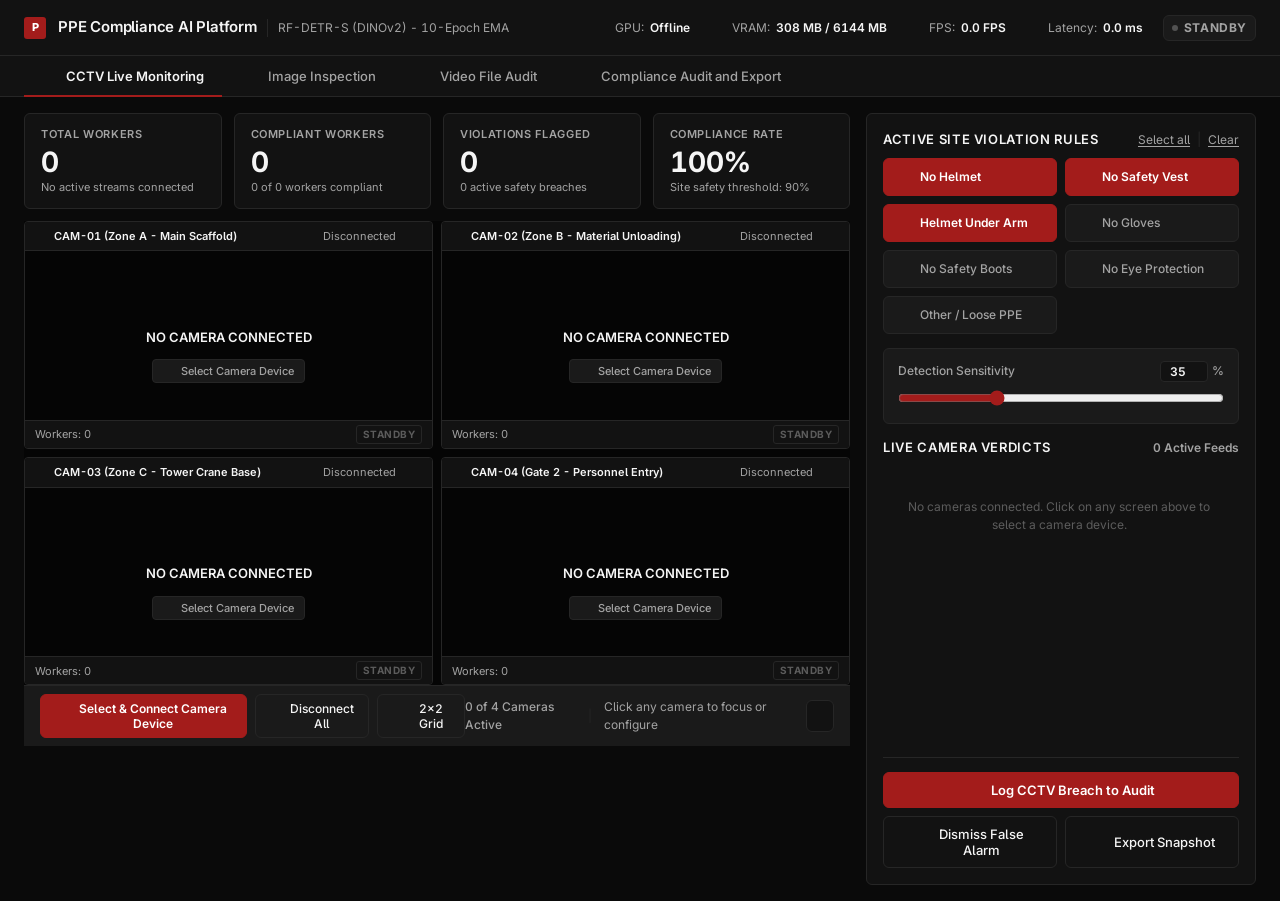
==== frontend/index.html @ 01797eb2 "feat: persistent audit image snapshots & dedicated full-page proof viewer (proof.html)" ====
<!DOCTYPE html>
<html lang="en">
<head>
    <meta charset="UTF-8">
    <meta name="viewport" content="width=device-width, initial-scale=1.0">
    <title>PPE Compliance AI Platform - Enterprise Safety Console</title>
    <link href="https://fonts.googleapis.com/css2?family=Inter:wght@400;500;600;700&display=swap" rel="stylesheet">
    <link rel="stylesheet" href="style.css">
    <!-- Lucide Line Icons (16-20px) -->
    <script src="https://unpkg.com/lucide@latest"></script>
</head>
<body>

    <!-- 1. Top Bar -->
    <header class="top-bar">
        <div class="brand-section">
            <div class="brand-logo-mark">P</div>
            <div class="brand-title-wrap">
                <span class="brand-name">PPE Compliance AI Platform</span>
                <span class="model-tag">RF-DETR-S (DINOv2) - 10-Epoch EMA</span>
            </div>
        </div>

        <div class="system-status-area">
            <div class="status-metric-group">
                <i data-lucide="cpu" style="width:16px; height:16px;"></i>
                <span>GPU:</span>
                <strong id="top-gpu-name">RTX 3050</strong>
            </div>

            <div class="status-metric-group">
                <i data-lucide="hard-drive" style="width:16px; height:16px;"></i>
                <span>VRAM:</span>
                <strong id="top-vram">308 MB / 6144 MB</strong>
            </div>

            <div class="status-metric-group">
                <i data-lucide="activity" style="width:16px; height:16px;"></i>
                <span>FPS:</span>
                <strong id="top-fps">0.0 FPS</strong>
            </div>

            <div class="status-metric-group">
                <i data-lucide="clock" style="width:16px; height:16px;"></i>
                <span>Latency:</span>
                <strong id="top-latency">0.0 ms</strong>
            </div>

            <div class="live-indicator" id="top-live-badge">
                <div class="live-dot"></div>
                <span id="top-live-text">STANDBY</span>
            </div>
        </div>
    </header>

    <!-- 2. Navigation Tabs Bar (Clean Separation) -->
    <nav class="tabs-nav-bar">
        <button class="nav-tab-btn active" data-tab="cctv">
            <i data-lucide="layout-grid" style="width:16px; height:16px;"></i>
            CCTV Live Monitoring
        </button>
        <button class="nav-tab-btn" data-tab="image">
            <i data-lucide="image" style="width:16px; height:16px;"></i>
            Image Inspection
        </button>
        <button class="nav-tab-btn" data-tab="video">
            <i data-lucide="film" style="width:16px; height:16px;"></i>
            Video File Audit
        </button>
        <button class="nav-tab-btn" data-tab="audit">
            <i data-lucide="clipboard-list" style="width:16px; height:16px;"></i>
            Compliance Audit and Export
        </button>
    </nav>

    <!-- Main Dashboard Container -->
    <main class="dashboard-container">

        <!-- Slim Crimson Alert Banner (Hidden when 0 violations) -->
        <div id="violation-alert-banner" class="alert-banner hidden">
            <div class="alert-content">
                <i data-lucide="alert-triangle" style="width:18px; height:18px;"></i>
                <span id="alert-banner-text">1 violation detected</span>
            </div>
            <button class="alert-action-btn" onclick="scrollToVerdicts()">Review</button>
        </div>

        <!-- ============================================================= -->
        <!-- TAB 1: CCTV LIVE MONITORING (4-Screen Quad Console)           -->
        <!-- ============================================================= -->
        <div id="cctv-view" class="workspace-grid tab-content-view">
            <!-- Left Side: KPI Row Directly Above 4 CCTV Screens -->
            <div class="workspace-main-column">
                <section class="kpi-row">
                    <div class="kpi-card" id="kpi-total-card">
                        <span class="kpi-label">Total Workers</span>
                        <span class="kpi-numeral" id="kpi-total-val">0</span>
                        <span class="kpi-subline" id="kpi-total-sub">No active streams connected</span>
                    </div>

                    <div class="kpi-card" id="kpi-compliant-card">
                        <span class="kpi-label">Compliant Workers</span>
                        <span class="kpi-numeral" id="kpi-compliant-val">0</span>
                        <span class="kpi-subline" id="kpi-compliant-sub">0 of 0 workers compliant</span>
                    </div>

                    <div class="kpi-card" id="kpi-violations-card">
                        <span class="kpi-label">Violations Flagged</span>
                        <span class="kpi-numeral" id="kpi-violations-val">0</span>
                        <span class="kpi-subline" id="kpi-violations-sub">0 active safety breaches</span>
                    </div>

                    <div class="kpi-card" id="kpi-rate-card">
                        <span class="kpi-label">Compliance Rate</span>
                        <span class="kpi-numeral" id="kpi-rate-val">100%</span>
                        <span class="kpi-subline" id="kpi-rate-sub">Site safety threshold: 90%</span>
                    </div>
                </section>

                <section class="viewer-panel">
                    <!-- 4 Screens Grid Container (Starts Clean with No Dummy Images) -->
                    <div class="cctv-quad-container" id="cctv-quad-grid">
                    
                    <!-- Tile 1: CAM-01 -->
                    <div class="cctv-tile" id="cam-tile-1" ondblclick="toggleQuadFocus(1)" title="Double-click to expand focus screen | Click gear to configure">
                        <div class="cctv-tile-header">
                            <span class="cctv-tile-title" id="title-cam-1">
                                <i data-lucide="video" style="width:13px; height:13px;"></i>
                                CAM-01 (Zone A - Main Scaffold)
                            </span>
                            <div style="display:flex; align-items:center; gap:6px;">
                                <span class="cctv-tile-meta" id="meta-cam-1">Disconnected</span>
                                <button class="cctv-tile-config-btn" title="Configure Room & Rules" onclick="event.stopPropagation(); openCameraDeviceModal(1)">
                                    <i data-lucide="settings" style="width:12px; height:12px;"></i>
                                </button>
                            </div>
                        </div>
                        <div class="cctv-tile-viewport">
                            <div class="cctv-empty-placeholder" id="placeholder-cam-1">
                                <i data-lucide="camera-off" style="width:32px; height:32px;"></i>
                                <span style="font-weight:600; color:var(--text-primary);">NO CAMERA CONNECTED</span>
                                <button class="cctv-empty-btn" onclick="event.stopPropagation(); openCameraDeviceModal(1)">
                                    <i data-lucide="settings" style="width:12px; height:12px;"></i>
                                    Select Camera Device
                                </button>
                            </div>
                            <video id="video-cam-1" autoplay playsinline muted class="hidden"></video>
                            <canvas class="cctv-tile-canvas" id="canvas-cam-1"></canvas>
                        </div>
                        <div class="cctv-tile-footer">
                            <span id="footer-cam-1-workers" style="color:var(--text-secondary);">Workers: 0</span>
                            <span id="footer-cam-1-status" class="status-tag-chip standby">STANDBY</span>
                        </div>
                    </div>

                    <!-- Tile 2: CAM-02 -->
                    <div class="cctv-tile" id="cam-tile-2" ondblclick="toggleQuadFocus(2)" title="Double-click to expand focus screen | Click gear to configure">
                        <div class="cctv-tile-header">
                            <span class="cctv-tile-title" id="title-cam-2">
                                <i data-lucide="video" style="width:13px; height:13px;"></i>
                                CAM-02 (Zone B - Material Unloading)
                            </span>
                            <div style="display:flex; align-items:center; gap:6px;">
                                <span class="cctv-tile-meta" id="meta-cam-2">Disconnected</span>
                                <button class="cctv-tile-config-btn" title="Configure Room & Rules" onclick="event.stopPropagation(); openCameraDeviceModal(2)">
                                    <i data-lucide="settings" style="width:12px; height:12px;"></i>
                                </button>
                            </div>
                        </div>
                        <div class="cctv-tile-viewport">
                            <div class="cctv-empty-placeholder" id="placeholder-cam-2">
                                <i data-lucide="camera-off" style="width:32px; height:32px;"></i>
                                <span style="font-weight:600; color:var(--text-primary);">NO CAMERA CONNECTED</span>
                                <button class="cctv-empty-btn" onclick="event.stopPropagation(); openCameraDeviceModal(2)">
                                    <i data-lucide="settings" style="width:12px; height:12px;"></i>
                                    Select Camera Device
                                </button>
                            </div>
                            <video id="video-cam-2" autoplay playsinline muted class="hidden"></video>
                            <canvas class="cctv-tile-canvas" id="canvas-cam-2"></canvas>
                        </div>
                        <div class="cctv-tile-footer">
                            <span id="footer-cam-2-workers" style="color:var(--text-secondary);">Workers: 0</span>
                            <span id="footer-cam-2-status" class="status-tag-chip standby">STANDBY</span>
                        </div>
                    </div>

                    <!-- Tile 3: CAM-03 -->
                    <div class="cctv-tile" id="cam-tile-3" ondblclick="toggleQuadFocus(3)" title="Double-click to expand focus screen | Click gear to configure">
                        <div class="cctv-tile-header">
                            <span class="cctv-tile-title" id="title-cam-3">
                                <i data-lucide="video" style="width:13px; height:13px;"></i>
                                CAM-03 (Zone C - Tower Crane Base)
                            </span>
                            <div style="display:flex; align-items:center; gap:6px;">
                                <span class="cctv-tile-meta" id="meta-cam-3">Disconnected</span>
                                <button class="cctv-tile-config-btn" title="Configure Room & Rules" onclick="event.stopPropagation(); openCameraDeviceModal(3)">
                                    <i data-lucide="settings" style="width:12px; height:12px;"></i>
                                </button>
                            </div>
                        </div>
                        <div class="cctv-tile-viewport">
                            <div class="cctv-empty-placeholder" id="placeholder-cam-3">
                                <i data-lucide="camera-off" style="width:32px; height:32px;"></i>
                                <span style="font-weight:600; color:var(--text-primary);">NO CAMERA CONNECTED</span>
                                <button class="cctv-empty-btn" onclick="event.stopPropagation(); openCameraDeviceModal(3)">
                                    <i data-lucide="settings" style="width:12px; height:12px;"></i>
                                    Select Camera Device
                                </button>
                            </div>
                            <video id="video-cam-3" autoplay playsinline muted class="hidden"></video>
                            <canvas class="cctv-tile-canvas" id="canvas-cam-3"></canvas>
                        </div>
                        <div class="cctv-tile-footer">
                            <span id="footer-cam-3-workers" style="color:var(--text-secondary);">Workers: 0</span>
                            <span id="footer-cam-3-status" class="status-tag-chip standby">STANDBY</span>
                        </div>
                    </div>

                    <!-- Tile 4: CAM-04 -->
                    <div class="cctv-tile" id="cam-tile-4" ondblclick="toggleQuadFocus(4)" title="Double-click to expand focus screen | Click gear to configure">
                        <div class="cctv-tile-header">
                            <span class="cctv-tile-title" id="title-cam-4">
                                <i data-lucide="video" style="width:13px; height:13px;"></i>
                                CAM-04 (Gate 2 - Personnel Entry)
                            </span>
                            <div style="display:flex; align-items:center; gap:6px;">
                                <span class="cctv-tile-meta" id="meta-cam-4">Disconnected</span>
                                <button class="cctv-tile-config-btn" title="Configure Room & Rules" onclick="event.stopPropagation(); openCameraDeviceModal(4)">
                                    <i data-lucide="settings" style="width:12px; height:12px;"></i>
                                </button>
                            </div>
                        </div>
                        <div class="cctv-tile-viewport">
                            <div class="cctv-empty-placeholder" id="placeholder-cam-4">
                                <i data-lucide="camera-off" style="width:32px; height:32px;"></i>
                                <span style="font-weight:600; color:var(--text-primary);">NO CAMERA CONNECTED</span>
                                <button class="cctv-empty-btn" onclick="event.stopPropagation(); openCameraDeviceModal(4)">
                                    <i data-lucide="settings" style="width:12px; height:12px;"></i>
                                    Select Camera Device
                                </button>
                            </div>
                            <video id="video-cam-4" autoplay playsinline muted class="hidden"></video>
                            <canvas class="cctv-tile-canvas" id="canvas-cam-4"></canvas>
                        </div>
                        <div class="cctv-tile-footer">
                            <span id="footer-cam-4-workers" style="color:var(--text-secondary);">Workers: 0</span>
                            <span id="footer-cam-4-status" class="status-tag-chip standby">STANDBY</span>
                        </div>
                    </div>

                </div>

                <!-- CCTV Control Bar -->
                <div class="cctv-bar">
                    <div style="display:flex; align-items:center; gap:8px;">
                        <button class="btn-primary" style="padding:6px 12px; font-size:12px;" onclick="openCameraDeviceModal(1)">
                            <i data-lucide="video" style="width:14px; height:14px;"></i>
                            Select & Connect Camera Device
                        </button>
                        <button class="btn-outlined" style="padding:6px 12px; font-size:12px;" onclick="disconnectAllCameras()">
                            <i data-lucide="power" style="width:14px; height:14px;"></i>
                            Disconnect All
                        </button>
                        <button class="btn-outlined" id="cctv-grid-mode-btn" style="padding:6px 12px; font-size:12px;" onclick="toggleQuadFocus(null)">
                            <i data-lucide="grid" style="width:14px; height:14px;"></i>
                            2x2 Grid
                        </button>
                    </div>

                    <div style="display:flex; align-items:center; gap:12px; font-size:12px; color:var(--text-secondary);">
                        <span id="cctv-active-cams-count" style="font-weight:500;">0 of 4 Cameras Active</span>
                        <span style="color:var(--border-color);">|</span>
                        <span>Click any camera to focus or configure</span>
                        <button class="icon-btn" title="Toggle Fullscreen" onclick="toggleQuadFullscreen()">
                            <i data-lucide="maximize" style="width:16px; height:16px;"></i>
                        </button>
                    </div>
                </div>
            </section>
        </div>

        <!-- Right Side: CCTV Alerts & Active Camera Verdicts (Full Top-to-Bottom Chat Sidebar) -->
        <aside class="controls-panel">
                <div class="control-section">
                    <div class="section-header">
                        <span class="section-title">Active Site Violation Rules</span>
                        <div>
                            <span class="header-action-link" onclick="setViolationRules(true)">Select all</span>
                            <span style="color:var(--border-color); margin: 0 4px;">|</span>
                            <span class="header-action-link" onclick="setViolationRules(false)">Clear</span>
                        </div>
                    </div>
                    <div class="violation-types-grid">
                        <button class="violation-toggle-btn selected" data-rule="helmet" onclick="toggleRule(this)">
                            <i data-lucide="hard-hat" style="width:16px; height:16px;"></i>
                            No Helmet
                        </button>
                        <button class="violation-toggle-btn selected" data-rule="vest" onclick="toggleRule(this)">
                            <i data-lucide="shield-check" style="width:16px; height:16px;"></i>
                            No Safety Vest
                        </button>
                        <button class="violation-toggle-btn selected" data-rule="helmet_arm" onclick="toggleRule(this)">
                            <i data-lucide="shield-alert" style="width:16px; height:16px;"></i>
                            Helmet Under Arm
                        </button>
                        <button class="violation-toggle-btn" data-rule="gloves" onclick="toggleRule(this)">
                            <i data-lucide="hand" style="width:16px; height:16px;"></i>
                            No Gloves
                        </button>
                        <button class="violation-toggle-btn" data-rule="boots" onclick="toggleRule(this)">
                            <i data-lucide="footprints" style="width:16px; height:16px;"></i>
                            No Safety Boots
                        </button>
                        <button class="violation-toggle-btn" data-rule="goggles" onclick="toggleRule(this)">
                            <i data-lucide="glasses" style="width:16px; height:16px;"></i>
                            No Eye Protection
                        </button>
                        <button class="violation-toggle-btn" data-rule="other" onclick="toggleRule(this)">
                            <i data-lucide="alert-circle" style="width:16px; height:16px;"></i>
                            Other / Loose PPE
                        </button>
                    </div>
                </div>

                <div class="control-section">
                    <div class="confidence-control-box">
                        <div class="confidence-header">
                            <span>Detection Sensitivity</span>
                            <div class="confidence-input-wrap">
                                <input type="number" id="cctv-conf-num" class="confidence-num-input" min="10" max="95" value="35">
                                <span style="font-size:12px; color:var(--text-secondary);">%</span>
                            </div>
                        </div>
                        <input type="range" id="cctv-conf-slider" class="confidence-slider" min="0.10" max="0.95" step="0.05" value="0.35">
                    </div>
                </div>

                <div class="control-section" style="flex:1; display:flex; flex-direction:column; min-height: 220px;">
                    <div class="section-header">
                        <span class="section-title">Live Camera Verdicts</span>
                        <span id="cctv-verdicts-badge" style="font-size:12px; color:var(--text-secondary); font-weight:600;">0 Active Feeds</span>
                    </div>
                    <div class="verdicts-list" id="cctv-verdicts-container">
                        <div style="padding:32px 12px; text-align:center; color:var(--text-disabled); font-size:12px;">
                            No cameras connected. Click on any screen above to select a camera device.
                        </div>
                    </div>
                </div>

                <div class="panel-action-buttons">
                    <button class="btn-primary" onclick="addToAuditReport('CCTV')">
                        <i data-lucide="file-plus" style="width:16px; height:16px;"></i>
                        Log CCTV Breach to Audit
                    </button>
                    <div class="action-row-split">
                        <button class="btn-outlined" onclick="dismissFalsePositive()">
                            <i data-lucide="x-circle" style="width:16px; height:16px;"></i>
                            Dismiss False Alarm
                        </button>
                        <button class="btn-outlined" onclick="exportQuickSummary()">
                            <i data-lucide="download" style="width:16px; height:16px;"></i>
                            Export Snapshot
                        </button>
                    </div>
                </div>
            </aside>
        </div>

        <!-- ============================================================= -->
        <!-- TAB 2: IMAGE INSPECTION (Dedicated Photo Analysis Console)    -->
        <!-- ============================================================= -->
        <div id="image-view" class="workspace-grid tab-content-view hidden">
            <!-- Left Side: KPI Row Directly Above Image Inspection Stage -->
            <div class="workspace-main-column">
                <section class="kpi-row">
                    <div class="kpi-card" id="img-kpi-total-card">
                        <span class="kpi-label">Total Workers</span>
                        <span class="kpi-numeral" id="img-kpi-total-val">0</span>
                        <span class="kpi-subline" id="img-kpi-total-sub">No image loaded</span>
                    </div>

                    <div class="kpi-card" id="img-kpi-compliant-card">
                        <span class="kpi-label">Compliant Workers</span>
                        <span class="kpi-numeral" id="img-kpi-compliant-val">0</span>
                        <span class="kpi-subline" id="img-kpi-compliant-sub">0 of 0 workers compliant</span>
                    </div>

                    <div class="kpi-card" id="img-kpi-violations-card">
                        <span class="kpi-label">Violations Flagged</span>
                        <span class="kpi-numeral" id="img-kpi-violations-val">0</span>
                        <span class="kpi-subline" id="img-kpi-violations-sub">0 safety breaches flagged</span>
                    </div>

                    <div class="kpi-card" id="img-kpi-rate-card">
                        <span class="kpi-label">Compliance Rate</span>
                        <span class="kpi-numeral" id="img-kpi-rate-val">100%</span>
                        <span class="kpi-subline" id="img-kpi-rate-sub">Site safety threshold: 90%</span>
                    </div>
                </section>

                <!-- Dedicated Image Viewer & Upload -->
                <section class="image-inspection-panel">
                    <!-- 16:9 Image Viewport Stage (Clean Empty State Until Upload) -->
                    <div class="image-viewport-stage" id="image-stage-box">
                        <div class="viewer-progress-bar" id="image-progress-bar"></div>

                        <!-- Dropzone Empty State -->
                        <div class="image-dropzone-box" id="image-dropzone" onclick="document.getElementById('hidden-image-upload').click()">
                            <i data-lucide="image-plus" style="width:40px; height:40px; color:var(--text-disabled); margin-bottom:10px;"></i>
                            <p style="font-size:14px; font-weight:600; color:var(--text-primary);">Drag & Drop Industrial Photo Here</p>
                            <p style="font-size:12px; color:var(--text-secondary); margin-top:4px;">or click to browse from local computer</p>
                        </div>

                        <!-- Rendered Image & Overlay Canvas -->
                        <img id="image-display-element" class="hidden" alt="Inspected Photo">
                        <canvas id="image-overlay-canvas" class="overlay-canvas"></canvas>
                    </div>

                    <!-- Bottom Image Controls Bar: Overlays, Zoom, Rotate, and Status -->
                    <div class="cctv-bar image-bottom-bar">
                        <div style="display:flex; align-items:center; gap:16px; font-size:12px; color:var(--text-secondary);">
                            <span id="image-meta-text" onclick="document.getElementById('hidden-image-upload').click()" style="cursor:pointer;" title="Click to browse or change photo">No photo loaded. Click anywhere in viewport to upload.</span>
                            <span style="color:var(--border-color);">|</span>
                            <div class="legend-chips-row" style="font-size:11px;">
                                <span><strong style="color:#FFFFFF;">White:</strong> Compliant</span>
                                <span style="margin-left:8px;"><strong style="color:var(--accent);">Crimson:</strong> Violation</span>
                                <span style="margin-left:8px;"><strong style="color:#737373;">Dashed:</strong> Anatomical Zone</span>
                            </div>
                        </div>

                        <div class="image-toolbar-right">
                            <div class="overlay-toggles">
                                <span style="font-size:12px; font-weight:500;">Overlays:</span>
                                <button class="toggle-chip active" id="img-toggle-boxes" onclick="toggleImageOverlay('boxes')">Boxes</button>
                                <button class="toggle-chip active" id="img-toggle-labels" onclick="toggleImageOverlay('labels')">Labels</button>
                                <button class="toggle-chip active" id="img-toggle-zones" onclick="toggleImageOverlay('zones')">PPE Zones</button>
                            </div>
                            <div style="display:flex; align-items:center; gap:6px; margin-left:6px;">
                                <button class="icon-btn" title="Zoom In" onclick="adjustImageZoom(0.1)">
                                    <i data-lucide="zoom-in" style="width:16px; height:16px;"></i>
                                </button>
                                <button class="icon-btn" title="Zoom Out" onclick="adjustImageZoom(-0.1)">
                                    <i data-lucide="zoom-out" style="width:16px; height:16px;"></i>
                                </button>
                                <button class="icon-btn" title="Rotate 90° Clockwise" onclick="rotateImage(90)">
                                    <i data-lucide="rotate-cw" style="width:16px; height:16px;"></i>
                                </button>
                            </div>
                        </div>
                    </div>
                </section>
            </div>

        <!-- Right Side: Inspection Rules & Verdicts (Full Top-to-Bottom Chat Sidebar) -->
        <aside class="controls-panel">
                <div class="control-section">
                    <div class="section-header">
                        <span class="section-title">Required PPE Rules</span>
                        <div>
                            <span class="header-action-link" onclick="setImageRules(true)">Select all</span>
                            <span style="color:var(--border-color); margin: 0 4px;">|</span>
                            <span class="header-action-link" onclick="setImageRules(false)">Clear</span>
                        </div>
                    </div>
                    <div class="violation-types-grid">
                        <button class="violation-toggle-btn selected" data-imrule="helmet" onclick="toggleImageRule(this)">
                            <i data-lucide="hard-hat" style="width:16px; height:16px;"></i>
                            No Helmet
                        </button>
                        <button class="violation-toggle-btn selected" data-imrule="vest" onclick="toggleImageRule(this)">
                            <i data-lucide="shield-check" style="width:16px; height:16px;"></i>
                            No Safety Vest
                        </button>
                        <button class="violation-toggle-btn selected" data-imrule="helmet_arm" onclick="toggleImageRule(this)">
                            <i data-lucide="shield-alert" style="width:16px; height:16px;"></i>
                            Helmet Under Arm
                        </button>
                        <button class="violation-toggle-btn" data-imrule="gloves" onclick="toggleImageRule(this)">
                            <i data-lucide="hand" style="width:16px; height:16px;"></i>
                            No Gloves
                        </button>
                        <button class="violation-toggle-btn" data-imrule="boots" onclick="toggleImageRule(this)">
                            <i data-lucide="footprints" style="width:16px; height:16px;"></i>
                            No Safety Boots
                        </button>
                        <button class="violation-toggle-btn" data-imrule="goggles" onclick="toggleImageRule(this)">
                            <i data-lucide="glasses" style="width:16px; height:16px;"></i>
                            No Eye Protection
                        </button>
                        <button class="violation-toggle-btn" data-imrule="other" onclick="toggleImageRule(this)">
                            <i data-lucide="alert-circle" style="width:16px; height:16px;"></i>
                            Other / Loose PPE
                        </button>
                    </div>
                </div>

                <div class="control-section">
                    <div class="confidence-control-box">
                        <div class="confidence-header">
                            <span>Confidence Threshold</span>
                            <div class="confidence-input-wrap">
                                <input type="number" id="image-conf-num" class="confidence-num-input" min="10" max="95" value="35">
                                <span style="font-size:12px; color:var(--text-secondary);">%</span>
                            </div>
                        </div>
                        <input type="range" id="image-conf-slider" class="confidence-slider" min="0.10" max="0.95" step="0.05" value="0.35">
                    </div>
                </div>

                <div class="control-section" style="flex:1; display:flex; flex-direction:column; min-height: 220px;">
                    <div class="section-header">
                        <span class="section-title">Per-Worker Verdicts</span>
                        <span id="image-verdicts-badge" style="font-size:12px; color:var(--text-secondary); font-weight:600;">0 Workers</span>
                    </div>
                    <div class="verdicts-list" id="image-verdicts-container">
                        <div style="padding:32px 12px; text-align:center; color:var(--text-disabled); font-size:12px;">
                            Upload a photo or select a test sample to evaluate workers.
                        </div>
                    </div>
                </div>

                <div class="panel-action-buttons">
                    <button class="btn-primary" onclick="addToAuditReport('Image')">
                        <i data-lucide="file-plus" style="width:16px; height:16px;"></i>
                        Add to Audit Report
                    </button>
                    <div class="action-row-split">
                        <button class="btn-outlined" onclick="dismissFalsePositive('image')">
                            <i data-lucide="x-circle" style="width:16px; height:16px;"></i>
                            Dismiss False Alarm
                        </button>
                        <button class="btn-outlined" onclick="exportQuickSummary('image')">
                            <i data-lucide="download" style="width:16px; height:16px;"></i>
                            Export JSON
                        </button>
                    </div>
                </div>
            </aside>
        </div>

        <!-- ============================================================= -->
        <!-- TAB 3: VIDEO FILE AUDIT (Forensic Video Analysis Console)     -->
        <!-- ============================================================= -->
        <div id="video-view" class="workspace-grid tab-content-view hidden">
            <!-- Left Side: KPI Row Directly Above Video Viewport Stage -->
            <div class="workspace-main-column">
                <section class="kpi-row">
                    <div class="kpi-card" id="vid-kpi-frames-card">
                        <span class="kpi-label">Total Frames Analyzed</span>
                        <span class="kpi-numeral" id="vid-kpi-frames-val">0</span>
                        <span class="kpi-subline" id="vid-kpi-frames-sub">No video loaded</span>
                    </div>

                    <div class="kpi-card" id="vid-kpi-workers-card">
                        <span class="kpi-label">Peak Workers Detected</span>
                        <span class="kpi-numeral" id="vid-kpi-workers-val">0</span>
                        <span class="kpi-subline" id="vid-kpi-workers-sub">0 workers in stream</span>
                    </div>

                    <div class="kpi-card" id="vid-kpi-violations-card">
                        <span class="kpi-label">Violations Spotted</span>
                        <span class="kpi-numeral" id="vid-kpi-violations-val">0</span>
                        <span class="kpi-subline" id="vid-kpi-violations-sub">0 safety breaches flagged</span>
                    </div>

                    <div class="kpi-card" id="vid-kpi-rate-card">
                        <span class="kpi-label">Compliance Rate</span>
                        <span class="kpi-numeral" id="vid-kpi-rate-val">100%</span>
                        <span class="kpi-subline" id="vid-kpi-rate-sub">Site safety threshold: 90%</span>
                    </div>
                </section>

                <!-- Dedicated Video Inspection Panel -->
                <section class="image-inspection-panel">
                    <!-- 16:9 Video Viewport Stage -->
                    <div class="image-viewport-stage" id="video-stage-box">
                        <div class="viewer-progress-bar" id="video-progress-bar"></div>

                        <!-- Dropzone Empty State -->
                        <div class="image-dropzone-box" id="video-dropzone" onclick="document.getElementById('hidden-video-upload').click()">
                            <i data-lucide="film" style="width:40px; height:40px; color:var(--text-disabled); margin-bottom:10px;"></i>
                            <p style="font-size:14px; font-weight:600; color:var(--text-primary);">Drag & Drop Industrial Video (MP4 / AVI) Here</p>
                            <p style="font-size:12px; color:var(--text-secondary); margin-top:4px;">or click to browse from local computer</p>
                        </div>

                        <!-- Native HTML5 Video Element -->
                        <video id="video-display-element" controls playsinline class="hidden" style="width:100%; height:100%; object-fit:contain; background:#000;"></video>
                    </div>

                    <!-- Bottom Video Controls Bar -->
                    <div class="cctv-bar image-bottom-bar">
                        <div style="display:flex; align-items:center; gap:16px; font-size:12px; color:var(--text-secondary);">
                            <span id="video-meta-text" onclick="document.getElementById('hidden-video-upload').click()" style="cursor:pointer;" title="Click to browse or change video">No video loaded. Click anywhere in viewport to upload.</span>
                            <span style="color:var(--border-color);">|</span>
                            <div class="legend-chips-row" style="font-size:11px;">
                                <span><strong style="color:#FFFFFF;">White:</strong> Compliant</span>
                                <span style="margin-left:8px;"><strong style="color:var(--accent);">Crimson:</strong> Violation</span>
                            </div>
                        </div>

                        <div class="image-toolbar-right">
                            <button class="btn-outlined" style="padding:4px 10px; font-size:11px;" onclick="document.getElementById('hidden-video-upload').click()">
                                <i data-lucide="upload" style="width:13px; height:13px;"></i>
                                Change Video
                            </button>
                            <button class="icon-btn" title="Toggle Fullscreen" onclick="toggleVideoFullscreen()">
                                <i data-lucide="maximize" style="width:16px; height:16px;"></i>
                            </button>
                        </div>
                    </div>
                </section>
            </div>

            <!-- Right Side: Video Inspection Rules & Incident Timeline (Full Top-to-Bottom Chat Sidebar) -->
            <aside class="controls-panel">
                <div class="control-section">
                    <div class="section-header">
                        <span class="section-title">Required PPE Rules</span>
                        <div>
                            <span class="header-action-link" onclick="setVideoRules(true)">Select all</span>
                            <span style="color:var(--border-color); margin: 0 4px;">|</span>
                            <span class="header-action-link" onclick="setVideoRules(false)">Clear</span>
                        </div>
                    </div>
                    <div class="violation-types-grid">
                        <button class="violation-toggle-btn selected" data-vidrule="helmet" onclick="toggleVideoRule(this)">
                            <i data-lucide="hard-hat" style="width:16px; height:16px;"></i>
                            No Helmet
                        </button>
                        <button class="violation-toggle-btn selected" data-vidrule="vest" onclick="toggleVideoRule(this)">
                            <i data-lucide="shield-check" style="width:16px; height:16px;"></i>
                            No Safety Vest
                        </button>
                        <button class="violation-toggle-btn selected" data-vidrule="helmet_arm" onclick="toggleVideoRule(this)">
                            <i data-lucide="shield-alert" style="width:16px; height:16px;"></i>
                            Helmet Under Arm
                        </button>
                        <button class="violation-toggle-btn" data-vidrule="gloves" onclick="toggleVideoRule(this)">
                            <i data-lucide="hand" style="width:16px; height:16px;"></i>
                            No Gloves
                        </button>
                        <button class="violation-toggle-btn" data-vidrule="boots" onclick="toggleVideoRule(this)">
                            <i data-lucide="footprints" style="width:16px; height:16px;"></i>
                            No Safety Boots
                        </button>
                        <button class="violation-toggle-btn" data-vidrule="goggles" onclick="toggleVideoRule(this)">
                            <i data-lucide="glasses" style="width:16px; height:16px;"></i>
                            No Eye Protection
                        </button>
                        <button class="violation-toggle-btn" data-vidrule="other" onclick="toggleVideoRule(this)">
                            <i data-lucide="alert-circle" style="width:16px; height:16px;"></i>
                            Other / Loose PPE
                        </button>
                    </div>
                </div>

                <div class="control-section">
                    <div class="confidence-control-box">
                        <div class="confidence-header">
                            <span>Confidence Threshold</span>
                            <div class="confidence-input-wrap">
                                <input type="number" id="video-conf-num" class="confidence-num-input" min="10" max="95" value="35">
                                <span style="font-size:12px; color:var(--text-secondary);">%</span>
                            </div>
                        </div>
                        <input type="range" id="video-conf-slider" class="confidence-slider" min="0.10" max="0.95" step="0.05" value="0.35">
                    </div>
                </div>

                <div class="control-section" style="flex:1; display:flex; flex-direction:column; min-height: 220px;">
                    <div class="section-header">
                        <span class="section-title">Video Timeline Incidents</span>
                        <span id="video-verdicts-badge" style="font-size:12px; color:var(--text-secondary); font-weight:600;">0 Incidents</span>
                    </div>
                    <div class="verdicts-list" id="video-verdicts-container">
                        <div style="padding:32px 12px; text-align:center; color:var(--text-disabled); font-size:12px;">
                            Upload a video to audit compliance across frames.
                        </div>
                    </div>
                </div>

                <div class="panel-action-buttons">
                    <button class="btn-primary" onclick="addToAuditReport('Video')">
                        <i data-lucide="file-plus" style="width:16px; height:16px;"></i>
                        Log Video Breach to Audit
                    </button>
                    <div class="action-row-split">
                        <button class="btn-outlined" onclick="dismissFalsePositive('video')">
                            <i data-lucide="x-circle" style="width:16px; height:16px;"></i>
                            Dismiss False Alarm
                        </button>
                        <button class="btn-outlined" onclick="exportQuickSummary('video')">
                            <i data-lucide="download" style="width:16px; height:16px;"></i>
                            Export JSON
                        </button>
                    </div>
                </div>
            </aside>
        </div>

        <!-- ============================================================= -->
        <!-- TAB 4: COMPLIANCE AUDIT AND EXPORT VIEW                       -->
        <!-- ============================================================= -->
        <section id="audit-view" class="audit-view-panel tab-content-view hidden">
            <div class="section-header">
                <div>
                    <span class="section-title" style="font-size:15px;">Safety Compliance Audit Log</span>
                    <p style="font-size:12px; color:var(--text-secondary); margin-top:2px;">
                        Enterprise incident tracking with human review records and timestamps.
                    </p>
                </div>
                <div style="display:flex; gap:8px;">
                    <button class="btn-outlined" onclick="exportAuditCSV()">
                        <i data-lucide="file-spreadsheet" style="width:16px; height:16px;"></i>
                        Export CSV
                    </button>
                    <button class="btn-outlined" onclick="exportAuditJSON()">
                        <i data-lucide="file-code" style="width:16px; height:16px;"></i>
                        Export JSON
                    </button>
                </div>
            </div>

            <table class="audit-table">
                <thead>
                    <tr>
                        <th>Incident ID</th>
                        <th style="width:70px;">Proof</th>
                        <th>Timestamp</th>
                        <th>Source / Room</th>
                        <th>Workers</th>
                        <th>Compliant</th>
                        <th>Violations</th>
                        <th>Verdict & Missing Equipment</th>
                        <th>Actions</th>
                    </tr>
                </thead>
                <tbody id="audit-table-body">
                    <tr>
                        <td colspan="9" style="text-align:center; color:var(--text-disabled); padding:32px;">
                            No audit log incidents recorded yet. Perform inspections in CCTV, Image, or Video tabs.
                        </td>
                    </tr>
                </tbody>
            </table>
        </section>

        <!-- Dynamic Camera Connection Modal with Live Video Preview -->
        <div id="camera-modal" class="modal-backdrop hidden">
            <div class="modal-card">
                <div class="modal-title">
                    <i data-lucide="video" style="width:18px; height:18px; color:var(--accent);"></i>
                    <span id="modal-camera-title">Connect Camera Device</span>
                </div>
                <p style="font-size:12px; color:var(--text-secondary);">
                    Configure room location, choose a camera device, and select mandatory rules for this specific room.
                </p>

                <!-- Live Camera Preview Box Inside Modal -->
                <div style="position:relative; width:100%; aspect-ratio:16/9; background:#000000; border-radius:4px; overflow:hidden; border:1px solid var(--border-color); display:flex; align-items:center; justify-content:center;">
                    <video id="modal-preview-video" autoplay playsinline muted style="width:100%; height:100%; object-fit:cover;" class="hidden"></video>
                    <div id="modal-preview-empty" style="color:var(--text-disabled); font-size:12px; display:flex; flex-direction:column; align-items:center; gap:6px;">
                        <i data-lucide="video" style="width:24px; height:24px;"></i>
                        <span id="modal-preview-status">Select a camera below to start preview</span>
                    </div>
                </div>

                <div>
                    <label style="font-size:11px; font-weight:600; color:var(--text-secondary); text-transform:uppercase;">Select Camera Device</label>
                    <select id="modal-device-select" class="modal-input" style="margin-top:6px;" onchange="handleModalDeviceChange()">
                        <option value="default">Default System Camera / Webcam</option>
                    </select>
                </div>

                <div>
                    <label style="font-size:11px; font-weight:600; color:var(--text-secondary); text-transform:uppercase;">Room Name / Location Tag</label>
                    <input type="text" id="modal-room-name" class="modal-input" placeholder="e.g. Zone B - Welding Bay, Gate 1 Entrance" style="margin-top:6px;">
                </div>

                <div>
                    <div style="display:flex; justify-content:space-between; align-items:center; margin-bottom:6px;">
                        <label style="font-size:11px; font-weight:600; color:var(--text-secondary); text-transform:uppercase;">Mandatory PPE Rules For This Room</label>
                        <span style="font-size:11px; color:var(--text-disabled);">Checks violations for this room only</span>
                    </div>
                    <div class="modal-rules-grid" id="modal-cam-rules">
                        <button type="button" class="violation-toggle-btn selected" data-modal-rule="helmet" onclick="toggleModalCamRule(this)">
                            <i data-lucide="hard-hat" style="width:14px; height:14px;"></i>
                            No Helmet
                        </button>
                        <button type="button" class="violation-toggle-btn selected" data-modal-rule="vest" onclick="toggleModalCamRule(this)">
                            <i data-lucide="shield-check" style="width:14px; height:14px;"></i>
                            No Safety Vest
                        </button>
                        <button type="button" class="violation-toggle-btn selected" data-modal-rule="helmet_arm" onclick="toggleModalCamRule(this)">
                            <i data-lucide="shield-alert" style="width:14px; height:14px;"></i>
                            Helmet Under Arm
                        </button>
                        <button type="button" class="violation-toggle-btn" data-modal-rule="gloves" onclick="toggleModalCamRule(this)">
                            <i data-lucide="hand" style="width:14px; height:14px;"></i>
                            No Gloves
                        </button>
                        <button type="button" class="violation-toggle-btn" data-modal-rule="boots" onclick="toggleModalCamRule(this)">
                            <i data-lucide="footprints" style="width:14px; height:14px;"></i>
                            No Safety Boots
                        </button>
                        <button type="button" class="violation-toggle-btn" data-modal-rule="goggles" onclick="toggleModalCamRule(this)">
                            <i data-lucide="glasses" style="width:14px; height:14px;"></i>
                            No Eye Protection
                        </button>
                    </div>
                </div>

                <div style="display:flex; justify-content:space-between; align-items:center; margin-top:8px;">
                    <button class="btn-outlined" style="padding:6px 12px; font-size:12px;" onclick="closeCameraDeviceModal()">Cancel</button>
                    <button class="btn-primary" style="padding:6px 16px; font-size:12px;" onclick="confirmCameraConnection()">
                        <i data-lucide="check" style="width:14px; height:14px;"></i>
                        Confirm & Connect
                    </button>
                </div>
            </div>
        </div>

        <!-- Proof Image Lightbox Modal -->
        <div id="proof-lightbox-modal" class="lightbox-modal hidden" onclick="closeProofLightbox()">
            <div class="lightbox-card" onclick="event.stopPropagation()">
                <div class="lightbox-header">
                    <div>
                        <span id="lightbox-incident-id" style="font-family:monospace; font-weight:700; color:var(--text-primary); font-size:14px;">INC-000000</span>
                        <span id="lightbox-incident-meta" style="color:var(--text-secondary); font-size:12px; margin-left:8px;">Violation Proof Snapshot</span>
                    </div>
                    <button class="icon-btn" onclick="closeProofLightbox()" title="Close">
                        <i data-lucide="x" style="width:16px; height:16px;"></i>
                    </button>
                </div>
                <div class="lightbox-body">
                    <img id="lightbox-image" src="" alt="Violation Proof">
                </div>
                <div class="lightbox-footer">
                    <div>
                        <span id="lightbox-verdict-text" style="font-weight:600; color:var(--accent);">Violation Details</span>
                        <div id="lightbox-timestamp-text" style="color:var(--text-secondary); font-size:11px; margin-top:2px;">Timestamp</div>
                    </div>
                    <div style="display:flex; gap:8px;">
                        <button class="btn-outlined" id="lightbox-download-btn" onclick="downloadProofImage()">
                            <i data-lucide="download" style="width:14px; height:14px;"></i>
                            Download Proof Image
                        </button>
                        <button class="btn-primary" onclick="closeProofLightbox()">Done</button>
                    </div>
                </div>
            </div>
        </div>

        <!-- Hidden Native File Inputs -->
        <input type="file" id="hidden-image-upload" accept="image/*" class="hidden">
        <input type="file" id="hidden-video-upload" accept="video/*" class="hidden">

    </main>

    <!-- Application Script -->
    <script src="app.js?v=2.0"></script>
    <script>
        document.addEventListener("DOMContentLoaded", () => {
            if (window.lucide) window.lucide.createIcons();
        });
    </script>
</body>
</html>
---- frontend/style.css ----
/* ==========================================================================
   PPE Compliance AI Platform - Enterprise Security Console Design System
   Palette: Jet Black #0A0A0A, Crimson Red #A31C1B, Surfaces #121212 & #1A1A1A
   ========================================================================== */

:root {
  /* Core Palette */
  --bg-primary: #0A0A0A;
  --surface-card: #121212;
  --surface-raised: #1A1A1A;
  --surface-active: #222222;
  --border-color: #262626;
  --border-hover: #383838;
  --border-focus: #A31C1B;

  /* Accent: Crimson Red */
  --accent: #A31C1B;
  --accent-hover: #8A1716;
  --accent-pressed: #701212;
  --accent-subtle: #240808;

  /* Typography */
  --text-primary: #F5F5F5;
  --text-secondary: #A3A3A3;
  --text-disabled: #5C5C5C;
  --text-inverse: #FFFFFF;

  /* Compliance & Violation States */
  --compliant-border: #525252;
  --compliant-text: #E5E5E5;
  --compliant-bg: #1A1A1A;

  --violation-border: #A31C1B;
  --violation-text: #FFFFFF;
  --violation-bg: #A31C1B;
  --violation-subtle: #240808;

  /* Layout & Sizing */
  --radius: 6px;
  --space-xs: 4px;
  --space-sm: 8px;
  --space-md: 16px;
  --space-lg: 24px;
  --space-xl: 32px;
  --transition: 150ms ease-in-out;
}

* {
  box-sizing: border-box;
  margin: 0;
  padding: 0;
  font-family: 'Inter', -apple-system, BlinkMacSystemFont, "Segoe UI", Roboto, sans-serif;
  font-feature-settings: 'tnum' on, 'cv05' on;
}

body {
  background-color: var(--bg-primary);
  color: var(--text-primary);
  min-height: 100vh;
  font-size: 13px;
  line-height: 1.5;
  display: flex;
  flex-direction: column;
  -webkit-font-smoothing: antialiased;
}

/* Accessibility Focus */
:focus-visible {
  outline: 2px solid var(--border-focus);
  outline-offset: 2px;
}

/* 1. Top Bar */
.top-bar {
  background-color: var(--surface-card);
  border-bottom: 1px solid var(--border-color);
  padding: 0 var(--space-lg);
  height: 56px;
  display: flex;
  justify-content: space-between;
  align-items: center;
  position: sticky;
  top: 0;
  z-index: 1000;
}

.brand-section {
  display: flex;
  align-items: center;
  gap: 12px;
}

.brand-logo-mark {
  width: 22px;
  height: 22px;
  background-color: var(--accent);
  border-radius: 3px;
  display: flex;
  align-items: center;
  justify-content: center;
  color: #FFFFFF;
  font-weight: 800;
  font-size: 11px;
}

.brand-title-wrap {
  display: flex;
  align-items: baseline;
  gap: 10px;
}

.brand-name {
  font-size: 15px;
  font-weight: 600;
  color: var(--text-primary);
  letter-spacing: -0.2px;
}

.model-tag {
  font-size: 12px;
  color: var(--text-secondary);
  border-left: 1px solid var(--border-color);
  padding-left: 10px;
}

/* System Status (Hardware & Performance) */
.system-status-area {
  display: flex;
  align-items: center;
  gap: 20px;
}

.status-metric-group {
  display: flex;
  align-items: center;
  gap: 6px;
  font-size: 12px;
  color: var(--text-secondary);
}

.status-metric-group strong {
  color: var(--text-primary);
  font-weight: 600;
  font-variant-numeric: tabular-nums;
}

.live-indicator {
  display: flex;
  align-items: center;
  gap: 6px;
  font-size: 12px;
  font-weight: 700;
  color: var(--text-secondary);
  letter-spacing: 0.05em;
  padding: 3px 8px;
  border-radius: var(--radius);
  background: var(--surface-raised);
  border: 1px solid var(--border-color);
}

.live-indicator.active {
  color: var(--accent);
}

.live-dot {
  width: 6px;
  height: 6px;
  background-color: #525252;
  border-radius: 50%;
}

.live-indicator.active .live-dot {
  background-color: var(--accent);
  animation: livePulse 2s infinite ease-in-out;
}

@keyframes livePulse {
  0% { transform: scale(0.9); opacity: 0.6; }
  50% { transform: scale(1.3); opacity: 1; }
  100% { transform: scale(0.9); opacity: 0.6; }
}

/* 2. Navigation Tabs Bar */
.tabs-nav-bar {
  background-color: var(--surface-card);
  border-bottom: 1px solid var(--border-color);
  padding: 0 var(--space-lg);
  display: flex;
  gap: 4px;
}

.nav-tab-btn {
  background: transparent;
  color: var(--text-secondary);
  border: none;
  font-size: 13px;
  font-weight: 500;
  padding: 12px 18px;
  cursor: pointer;
  position: relative;
  display: inline-flex;
  align-items: center;
  gap: 8px;
  transition: color var(--transition);
}

.nav-tab-btn:hover {
  color: var(--text-primary);
}

.nav-tab-btn.active {
  color: var(--text-primary);
  font-weight: 600;
}

.nav-tab-btn.active::after {
  content: '';
  position: absolute;
  bottom: -1px;
  left: 0;
  right: 0;
  height: 2px;
  background-color: var(--accent);
}

/* Container */
.dashboard-container {
  max-width: 1760px;
  margin: 0 auto;
  width: 100%;
  padding: var(--space-md) var(--space-lg);
  flex: 1;
  display: flex;
  flex-direction: column;
  gap: var(--space-md);
}

/* Floating Alert Banner (Fixed to prevent layout shift) */
.alert-banner {
  position: fixed;
  top: 68px;
  right: 24px;
  z-index: 1500;
  background-color: var(--surface-card);
  border: 1px solid var(--accent);
  box-shadow: 0 8px 32px rgba(0, 0, 0, 0.6), 0 0 12px rgba(163, 28, 27, 0.25);
  border-radius: var(--radius);
  padding: 10px 16px;
  display: flex;
  align-items: center;
  gap: 14px;
  max-width: 520px;
  animation: slideInRight 150ms ease-out;
}

@keyframes slideInRight {
  from { transform: translateX(30px); opacity: 0; }
  to { transform: translateX(0); opacity: 1; }
}

.alert-content {
  display: flex;
  align-items: center;
  gap: 10px;
}

.alert-content i {
  color: var(--accent);
}

.alert-action-btn {
  background: var(--accent);
  color: #FFFFFF;
  border: none;
  border-radius: var(--radius);
  padding: 4px 12px;
  font-size: 12px;
  font-weight: 600;
  cursor: pointer;
  transition: background var(--transition);
}

.alert-action-btn:hover {
  background: var(--accent-hover);
}

/* KPI Row */
.kpi-row {
  display: grid;
  grid-template-columns: repeat(4, 1fr);
  gap: 12px;
}

.kpi-card {
  background-color: var(--surface-card);
  border: 1px solid var(--border-color);
  border-radius: var(--radius);
  padding: 12px 16px;
  display: flex;
  flex-direction: column;
  justify-content: space-between;
}

.kpi-label {
  font-size: 11px;
  font-weight: 600;
  text-transform: uppercase;
  letter-spacing: 0.06em;
  color: var(--text-secondary);
}

.kpi-numeral {
  font-size: 28px;
  font-weight: 700;
  line-height: 1.1;
  margin: 4px 0 2px 0;
  color: var(--text-primary);
  font-variant-numeric: tabular-nums;
}

.kpi-card.has-violations .kpi-numeral {
  color: var(--accent);
}

.kpi-subline {
  font-size: 11px;
  color: var(--text-secondary);
  white-space: nowrap;
  overflow: hidden;
  text-overflow: ellipsis;
}

/* Main Workspace Grid (Used across CCTV and Image tabs) */
.workspace-grid {
  display: grid;
  grid-template-columns: 1fr 390px;
  gap: var(--space-md);
  align-items: stretch;
  min-height: calc(100vh - 128px);
}

.workspace-main-column {
  display: flex;
  flex-direction: column;
  gap: 12px;
  min-width: 0;
  flex: 1;
}

/* ==========================================================================
   CCTV 4-SCREEN QUAD CONSOLE (2x2 Grid)
   ========================================================================== */

.cctv-quad-container {
  display: grid;
  grid-template-columns: 1fr 1fr;
  grid-template-rows: 1fr 1fr;
  gap: 8px;
  aspect-ratio: 16 / 9;
  background-color: #050505;
  border-radius: 0;
  overflow: hidden;
  border: none;
  position: relative;
}

.cctv-quad-container.single-focus {
  display: grid;
  grid-template-columns: 3.2fr 1fr;
  grid-template-rows: repeat(3, 1fr);
  gap: 8px;
}

.cctv-quad-container.single-focus .cctv-tile.active-focus {
  grid-column: 1 / 2;
  grid-row: 1 / 4;
  border-color: var(--accent);
}

.cctv-quad-container.single-focus .cctv-tile:not(.active-focus) {
  display: flex !important;
  grid-column: 2 / 3;
  opacity: 0.9;
}

.cctv-quad-container.single-focus .cctv-tile:not(.active-focus):hover {
  opacity: 1;
  border-color: var(--border-hover);
}

.cctv-tile {
  background-color: #0b0b0b;
  border: 1px solid var(--border-color);
  border-radius: 4px;
  overflow: hidden;
  display: flex;
  flex-direction: column;
  position: relative;
  cursor: pointer;
  transition: all var(--transition);
}

.cctv-tile:hover {
  border-color: var(--border-hover);
  background-color: #111111;
}

.cctv-tile.has-violation {
  border-color: var(--accent);
}

.cctv-tile-header {
  background-color: var(--surface-card);
  border-bottom: 1px solid var(--border-color);
  padding: 6px 10px;
  display: flex;
  justify-content: space-between;
  align-items: center;
  font-size: 11px;
  z-index: 5;
}

.cctv-tile-title {
  font-weight: 600;
  color: var(--text-primary);
  display: flex;
  align-items: center;
  gap: 6px;
}

.cctv-tile-meta {
  color: var(--text-secondary);
  font-variant-numeric: tabular-nums;
  display: flex;
  align-items: center;
  gap: 6px;
}

.cctv-tile-viewport {
  position: relative;
  flex: 1;
  background-color: #050505;
  display: flex;
  flex-direction: column;
  align-items: center;
  justify-content: center;
  overflow: hidden;
}

.cctv-empty-placeholder {
  display: flex;
  flex-direction: column;
  align-items: center;
  justify-content: center;
  gap: 8px;
  color: var(--text-disabled);
  text-align: center;
  padding: 16px;
}

.cctv-empty-btn {
  background: var(--surface-raised);
  border: 1px solid var(--border-color);
  color: var(--text-secondary);
  padding: 4px 10px;
  border-radius: 4px;
  font-size: 11px;
  font-weight: 500;
  cursor: pointer;
  margin-top: 4px;
  display: flex;
  align-items: center;
  gap: 6px;
  transition: all var(--transition);
}

.cctv-empty-btn:hover {
  background: var(--accent);
  color: #FFFFFF;
  border-color: var(--accent);
}

.cctv-tile-viewport video {
  width: 100%;
  height: 100%;
  object-fit: cover;
  display: block;
}

.cctv-tile-canvas {
  position: absolute;
  top: 0;
  left: 0;
  width: 100%;
  height: 100%;
  pointer-events: none;
}

.cctv-tile-footer {
  background-color: var(--surface-card);
  border-top: 1px solid var(--border-color);
  padding: 4px 10px;
  display: flex;
  justify-content: space-between;
  align-items: center;
  font-size: 11px;
  z-index: 5;
}

.status-tag-chip {
  font-weight: 700;
  font-size: 10px;
  letter-spacing: 0.05em;
  padding: 1px 6px;
  border-radius: 3px;
}

.status-tag-chip.standby {
  background: var(--surface-card);
  color: var(--text-disabled);
  border: 1px solid var(--border-color);
}

.status-tag-chip.compliant {
  background: var(--surface-raised);
  color: var(--compliant-text);
  border: 1px solid var(--compliant-border);
}

.status-tag-chip.violation {
  background: var(--accent);
  color: #FFFFFF;
}

.cctv-bar {
  background-color: var(--surface-raised);
  border-top: 1px solid var(--border-color);
  padding: 8px 16px;
  display: flex;
  justify-content: space-between;
  align-items: center;
}

/* ==========================================================================
   IMAGE INSPECTION WORKSPACE
   ========================================================================== */

.image-inspection-panel {
  background-color: var(--surface-card);
  border: 1px solid var(--border-color);
  border-radius: var(--radius);
  display: flex;
  flex-direction: column;
  overflow: hidden;
}

.image-toolbar {
  background-color: var(--surface-raised);
  border-bottom: 1px solid var(--border-color);
  padding: 10px 16px;
  display: flex;
  justify-content: space-between;
  align-items: center;
  flex-wrap: wrap;
  gap: 10px;
}

.image-toolbar-left,
.image-toolbar-right {
  display: flex;
  align-items: center;
  gap: 8px;
}

.image-viewport-stage {
  position: relative;
  width: 100%;
  aspect-ratio: 16 / 9;
  background-color: #050505;
  display: flex;
  align-items: center;
  justify-content: center;
  overflow: hidden;
}

.image-dropzone-box {
  border: 2px dashed #2e2e2e;
  border-radius: var(--radius);
  padding: 40px 24px;
  text-align: center;
  cursor: pointer;
  background: rgba(18, 18, 18, 0.4);
  transition: all var(--transition);
  max-width: 440px;
  width: 90%;
}

.image-dropzone-box:hover {
  border-color: var(--accent);
  background: rgba(163, 28, 27, 0.04);
}

.image-viewport-stage img {
  width: 100%;
  height: 100%;
  object-fit: contain;
  display: block;
  transform-origin: center center;
  transition: transform 0.2s ease-out;
}

.viewer-progress-bar {
  position: absolute;
  top: 0;
  left: 0;
  right: 0;
  height: 2px;
  background-color: var(--accent);
  display: none;
  z-index: 20;
  animation: loadingSlide 1.2s infinite ease-in-out;
}

@keyframes loadingSlide {
  0% { transform: scaleX(0); transform-origin: left; }
  50% { transform: scaleX(1); transform-origin: left; }
  50.1% { transform: scaleX(1); transform-origin: right; }
  100% { transform: scaleX(0); transform-origin: right; }
}

.overlay-canvas {
  position: absolute;
  top: 0;
  left: 0;
  width: 100%;
  height: 100%;
  pointer-events: none;
  z-index: 10;
  transform-origin: center center;
  transition: transform 0.2s ease-out;
}

.image-bottom-bar {
  background-color: var(--surface-raised);
  border-top: 1px solid var(--border-color);
  padding: 8px 16px;
  display: flex;
  justify-content: space-between;
  align-items: center;
  gap: 12px;
  flex-wrap: wrap;
}

.image-meta-bar {
  background-color: #0d0d0d;
  border-top: 1px solid var(--border-color);
  padding: 6px 16px;
  display: flex;
  justify-content: space-between;
  align-items: center;
  font-size: 11px;
  color: var(--text-secondary);
}

.legend-chips-row {
  display: flex;
  align-items: center;
  gap: 14px;
}

/* ==========================================================================
   RIGHT PANEL: Controls, Violation Rules, & Verdicts
   ========================================================================== */

.controls-panel {
  background-color: var(--surface-card);
  border: 1px solid var(--border-color);
  border-radius: var(--radius);
  padding: 16px;
  display: flex;
  flex-direction: column;
  gap: 14px;
  height: 100%;
  box-sizing: border-box;
}

.section-header {
  display: flex;
  justify-content: space-between;
  align-items: center;
  margin-bottom: 8px;
}

.section-title {
  font-size: 13px;
  font-weight: 600;
  text-transform: uppercase;
  letter-spacing: 0.05em;
  color: var(--text-primary);
}

.header-action-link {
  font-size: 12px;
  color: var(--text-secondary);
  cursor: pointer;
  text-decoration: underline;
  text-underline-offset: 2px;
}

.header-action-link:hover {
  color: var(--text-primary);
}

.violation-types-grid {
  display: grid;
  grid-template-columns: 1fr 1fr;
  gap: 8px;
}

.violation-toggle-btn {
  background: var(--surface-raised);
  border: 1px solid var(--border-color);
  color: var(--text-secondary);
  border-radius: var(--radius);
  padding: 10px 12px;
  font-size: 12px;
  font-weight: 500;
  cursor: pointer;
  display: flex;
  align-items: center;
  gap: 8px;
  transition: all var(--transition);
}

.violation-toggle-btn:hover {
  border-color: var(--border-hover);
  color: var(--text-primary);
}

.violation-toggle-btn.selected {
  background-color: var(--accent);
  border-color: var(--accent);
  color: #FFFFFF;
  font-weight: 600;
}

.confidence-control-box {
  background-color: var(--surface-raised);
  border: 1px solid var(--border-color);
  border-radius: var(--radius);
  padding: 12px 14px;
}

.confidence-header {
  display: flex;
  justify-content: space-between;
  align-items: center;
  margin-bottom: 8px;
}

.confidence-header span {
  font-size: 12px;
  color: var(--text-secondary);
  font-weight: 500;
}

.confidence-input-wrap {
  display: flex;
  align-items: center;
  gap: 4px;
}

.confidence-num-input {
  background: var(--surface-card);
  border: 1px solid var(--border-color);
  color: var(--text-primary);
  border-radius: 4px;
  padding: 2px 6px;
  font-size: 12px;
  font-weight: 600;
  width: 48px;
  text-align: right;
  font-variant-numeric: tabular-nums;
}

.confidence-slider {
  width: 100%;
  accent-color: var(--accent);
  cursor: pointer;
}

.verdicts-list {
  display: flex;
  flex-direction: column;
  gap: 8px;
  flex: 1;
  min-height: 180px;
  overflow-y: auto;
  padding-right: 4px;
}

.worker-verdict-card {
  background-color: var(--surface-raised);
  border: 1px solid var(--border-color);
  border-radius: var(--radius);
  padding: 12px;
  cursor: pointer;
  transition: all var(--transition);
  display: flex;
  flex-direction: column;
  gap: 8px;
}

.worker-verdict-card:hover {
  border-color: var(--border-hover);
}

.worker-verdict-card.selected {
  border-color: var(--accent);
  background-color: var(--surface-active);
}

.card-top-row {
  display: flex;
  justify-content: space-between;
  align-items: center;
}

.worker-meta-left {
  display: flex;
  align-items: center;
  gap: 8px;
}

.worker-id-badge {
  font-size: 13px;
  font-weight: 700;
  color: var(--text-primary);
}

.worker-conf-score {
  font-size: 12px;
  color: var(--text-secondary);
  font-variant-numeric: tabular-nums;
}

.status-badge-chip {
  font-size: 11px;
  font-weight: 700;
  letter-spacing: 0.05em;
  padding: 2px 8px;
  border-radius: 4px;
  text-transform: uppercase;
}

.status-badge-chip.violation {
  background-color: var(--accent);
  color: #FFFFFF;
}

.status-badge-chip.compliant {
  background-color: var(--surface-card);
  color: var(--compliant-text);
  border: 1px solid var(--compliant-border);
}

.worker-tags-row {
  display: flex;
  flex-wrap: wrap;
  gap: 4px;
}

.violation-pill-chip {
  background-color: var(--violation-subtle);
  border: 1px solid var(--accent);
  color: #FFD4D4;
  font-size: 11px;
  font-weight: 500;
  padding: 2px 6px;
  border-radius: 4px;
}

.compliant-pill-chip {
  background-color: var(--surface-card);
  border: 1px solid var(--border-color);
  color: var(--text-secondary);
  font-size: 11px;
  padding: 2px 6px;
  border-radius: 4px;
}

.card-bottom-row {
  display: flex;
  justify-content: space-between;
  align-items: center;
  font-size: 12px;
  color: var(--text-disabled);
  border-top: 1px solid var(--border-color);
  padding-top: 6px;
}

.reviewer-dropdown {
  background-color: var(--surface-card);
  color: var(--text-primary);
  border: 1px solid var(--border-color);
  border-radius: 4px;
  font-size: 11px;
  font-weight: 500;
  padding: 3px 8px;
  cursor: pointer;
  outline: none;
  transition: all var(--transition);
}

.reviewer-dropdown:hover {
  border-color: var(--border-hover);
  background-color: #1a1a1a;
}

.reviewer-dropdown:focus {
  border-color: var(--accent);
}

/* Action Buttons */
.panel-action-buttons {
  display: flex;
  flex-direction: column;
  gap: 8px;
  margin-top: auto;
  border-top: 1px solid var(--border-color);
  padding-top: 14px;
}

.action-row-split {
  display: grid;
  grid-template-columns: 1fr 1fr;
  gap: 8px;
}

.btn-primary {
  background-color: var(--accent);
  color: #FFFFFF;
  border: 1px solid var(--accent);
  border-radius: var(--radius);
  padding: 9px 16px;
  font-size: 13px;
  font-weight: 600;
  cursor: pointer;
  display: flex;
  align-items: center;
  justify-content: center;
  gap: 8px;
  transition: background-color var(--transition);
}

.btn-primary:hover {
  background-color: var(--accent-hover);
  border-color: var(--accent-hover);
}

.btn-primary:active {
  background-color: var(--accent-pressed);
}

.btn-outlined {
  background-color: transparent;
  color: var(--text-primary);
  border: 1px solid var(--border-color);
  border-radius: var(--radius);
  padding: 9px 16px;
  font-size: 13px;
  font-weight: 500;
  cursor: pointer;
  display: flex;
  align-items: center;
  justify-content: center;
  gap: 8px;
  transition: all var(--transition);
}

.btn-outlined:hover {
  background-color: var(--surface-raised);
  border-color: var(--border-hover);
}

.icon-btn {
  background: var(--surface-card);
  border: 1px solid var(--border-color);
  color: var(--text-secondary);
  width: 32px;
  height: 32px;
  border-radius: var(--radius);
  display: flex;
  align-items: center;
  justify-content: center;
  cursor: pointer;
  transition: all var(--transition);
}

.icon-btn:hover {
  color: var(--text-primary);
  border-color: var(--border-hover);
}

.toggle-chip {
  background: var(--surface-card);
  border: 1px solid var(--border-color);
  color: var(--text-secondary);
  padding: 4px 10px;
  border-radius: var(--radius);
  font-size: 12px;
  cursor: pointer;
  transition: all var(--transition);
}

.toggle-chip.active {
  background: var(--surface-raised);
  color: var(--text-primary);
  border-color: var(--text-secondary);
  font-weight: 600;
}

/* Modal for Camera Device Selection */
.modal-backdrop {
  position: fixed;
  top: 0;
  left: 0;
  right: 0;
  bottom: 0;
  background-color: rgba(0, 0, 0, 0.75);
  display: flex;
  align-items: center;
  justify-content: center;
  z-index: 2000;
}

.modal-card {
  background-color: var(--surface-card);
  border: 1px solid var(--border-color);
  border-radius: var(--radius);
  width: 90%;
  max-width: 480px;
  padding: 20px;
  display: flex;
  flex-direction: column;
  gap: 16px;
}

.modal-title {
  font-size: 15px;
  font-weight: 600;
  color: var(--text-primary);
  display: flex;
  align-items: center;
  gap: 8px;
}

.modal-input {
  background-color: var(--surface-raised);
  border: 1px solid var(--border-color);
  color: var(--text-primary);
  border-radius: var(--radius);
  padding: 8px 12px;
  font-size: 13px;
  width: 100%;
}

.modal-input:focus {
  border-color: var(--accent);
}

/* Audit Table */
.audit-view-panel {
  background-color: var(--surface-card);
  border: 1px solid var(--border-color);
  border-radius: var(--radius);
  padding: 20px;
}

.audit-table {
  width: 100%;
  border-collapse: collapse;
  font-size: 13px;
  margin-top: 12px;
}

.audit-table th {
  text-align: left;
  padding: 10px 14px;
  background-color: var(--surface-raised);
  color: var(--text-secondary);
  border-bottom: 1px solid var(--border-color);
  font-size: 12px;
  font-weight: 600;
  text-transform: uppercase;
  letter-spacing: 0.05em;
}

.audit-table td {
  padding: 12px 14px;
  border-bottom: 1px solid var(--border-color);
  color: var(--text-primary);
  font-variant-numeric: tabular-nums;
}

.audit-table tr:hover td {
  background-color: var(--surface-raised);
}

/* Camera Config Button on Tile Header */
.cctv-tile-config-btn {
  background: transparent;
  border: none;
  color: var(--text-disabled);
  cursor: pointer;
  padding: 2px 4px;
  border-radius: 3px;
  display: flex;
  align-items: center;
  transition: all var(--transition);
}

.cctv-tile-config-btn:hover {
  color: var(--text-primary);
  background-color: var(--surface-raised);
}

/* Modal Rules Grid */
.modal-rules-grid {
  display: grid;
  grid-template-columns: 1fr 1fr;
  gap: 6px;
  max-height: 140px;
  overflow-y: auto;
  padding-right: 2px;
}

.modal-rules-grid .violation-toggle-btn {
  padding: 6px 10px;
  font-size: 11px;
}

/* Audit Snapshot Thumbnail */
.audit-snapshot-thumb {
  position: relative;
  width: 58px;
  height: 38px;
  border-radius: 4px;
  overflow: hidden;
  border: 1px solid var(--border-color);
  background: #000;
  cursor: pointer;
  transition: all var(--transition);
  display: flex;
  align-items: center;
  justify-content: center;
}

.audit-snapshot-thumb img {
  width: 100%;
  height: 100%;
  object-fit: cover;
}

.audit-snapshot-thumb:hover {
  border-color: var(--accent);
  transform: scale(1.05);
}

.audit-snapshot-thumb .thumb-zoom-icon {
  position: absolute;
  top: 50%;
  left: 50%;
  transform: translate(-50%, -50%);
  background: rgba(0, 0, 0, 0.7);
  border-radius: 50%;
  padding: 3px;
  color: #FFFFFF;
  opacity: 0;
  transition: opacity var(--transition);
}

.audit-snapshot-thumb:hover .thumb-zoom-icon {
  opacity: 1;
}

/* Lightbox Modal */
.lightbox-modal {
  position: fixed;
  top: 0;
  left: 0;
  right: 0;
  bottom: 0;
  background: rgba(0, 0, 0, 0.88);
  backdrop-filter: blur(4px);
  display: flex;
  align-items: center;
  justify-content: center;
  z-index: 2500;
  padding: 24px;
}

.lightbox-card {
  background: var(--surface-card);
  border: 1px solid var(--border-color);
  border-radius: var(--radius);
  max-width: 880px;
  width: 100%;
  max-height: 90vh;
  display: flex;
  flex-direction: column;
  overflow: hidden;
  box-shadow: 0 20px 40px rgba(0, 0, 0, 0.6);
}

.lightbox-header {
  padding: 12px 18px;
  background: var(--surface-raised);
  border-bottom: 1px solid var(--border-color);
  display: flex;
  justify-content: space-between;
  align-items: center;
}

.lightbox-body {
  padding: 16px;
  display: flex;
  align-items: center;
  justify-content: center;
  background: #050505;
  overflow: auto;
  max-height: 65vh;
}

.lightbox-body img {
  max-width: 100%;
  max-height: 60vh;
  object-fit: contain;
  border-radius: 4px;
  border: 1px solid #222;
}

.lightbox-footer {
  padding: 12px 18px;
  background: var(--surface-card);
  border-top: 1px solid var(--border-color);
  display: flex;
  justify-content: space-between;
  align-items: center;
  font-size: 12px;
}

/* Utilities */
.hidden {
  display: none !important;
}

@media (max-width: 1100px) {
  .workspace-grid {
    grid-template-columns: 1fr;
  }
  .kpi-row {
    grid-template-columns: 1fr 1fr;
  }
  .cctv-quad-container {
    aspect-ratio: auto;
    height: 580px;
  }
}
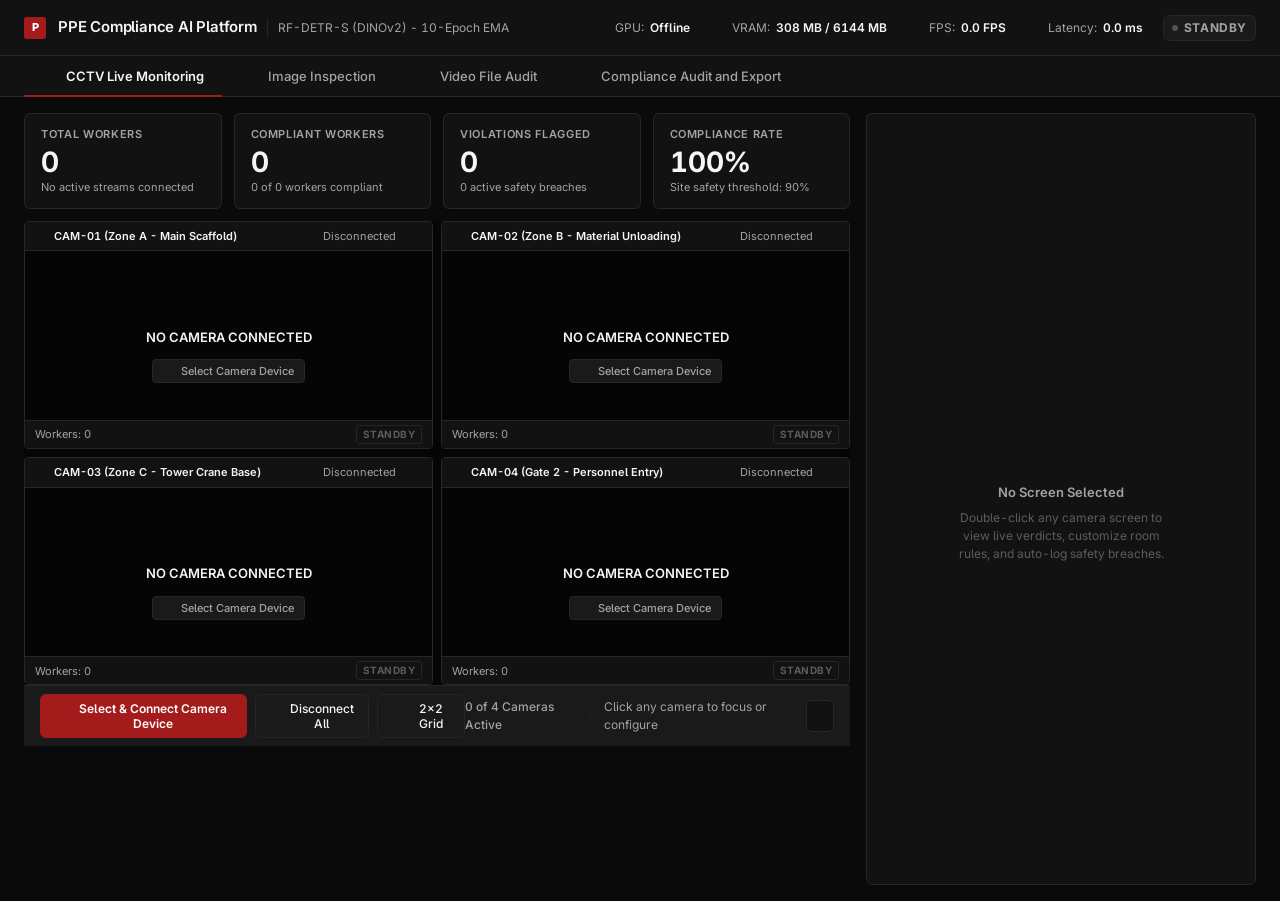
==== commit 94a46511: "feat: per-screen CCTV rules & verdicts on double-click focus with auto-audit logging" ====
--- a/frontend/index.html
+++ b/frontend/index.html
@@ -280,43 +280,58 @@
             </section>
         </div>
 
-        <!-- Right Side: CCTV Alerts & Active Camera Verdicts (Full Top-to-Bottom Chat Sidebar) -->
-        <aside class="controls-panel">
+        <!-- Right Side: CCTV Alerts & Active Camera Verdicts (Double-Click a Screen to View/Edit) -->
+        <aside class="controls-panel" id="cctv-controls-panel" style="display:flex; flex-direction:column;">
+            
+            <!-- Empty state when no camera screen is focused -->
+            <div id="cctv-sidebar-empty" style="flex:1; display:flex; flex-direction:column; align-items:center; justify-content:center; text-align:center; padding:32px 24px; color:var(--text-disabled);">
+                <i data-lucide="scan-line" style="width:36px; height:36px; margin-bottom:12px; opacity:0.35;"></i>
+                <div style="font-size:13px; font-weight:600; color:var(--text-secondary); margin-bottom:6px;">No Screen Selected</div>
+                <div style="font-size:12px; line-height:1.5; color:var(--text-disabled); max-width:230px;">
+                    Double-click any camera screen to view live verdicts, customize room rules, and auto-log safety breaches.
+                </div>
+            </div>
+
+            <!-- Active state when a camera screen is double-clicked -->
+            <div id="cctv-sidebar-active" class="hidden" style="flex:1; display:flex; flex-direction:column; gap:0;">
                 <div class="control-section">
-                    <div class="section-header">
-                        <span class="section-title">Active Site Violation Rules</span>
+                    <div class="section-header" style="align-items:flex-start;">
                         <div>
-                            <span class="header-action-link" onclick="setViolationRules(true)">Select all</span>
+                            <span class="section-title" id="cctv-focused-cam-title">CAM-01 Rules</span>
+                            <div id="cctv-focused-cam-room" style="font-size:11px; color:var(--accent); font-weight:600; margin-top:2px;">Zone A - Main Scaffold</div>
+                        </div>
+                        <div>
+                            <span class="header-action-link" onclick="setFocusedCameraRules(true)">Select all</span>
                             <span style="color:var(--border-color); margin: 0 4px;">|</span>
-                            <span class="header-action-link" onclick="setViolationRules(false)">Clear</span>
+                            <span class="header-action-link" onclick="setFocusedCameraRules(false)">Clear</span>
                         </div>
                     </div>
                     <div class="violation-types-grid">
-                        <button class="violation-toggle-btn selected" data-rule="helmet" onclick="toggleRule(this)">
+                        <button class="violation-toggle-btn selected" data-cctvrule="helmet" onclick="toggleFocusedCameraRule(this)">
                             <i data-lucide="hard-hat" style="width:16px; height:16px;"></i>
                             No Helmet
                         </button>
-                        <button class="violation-toggle-btn selected" data-rule="vest" onclick="toggleRule(this)">
+                        <button class="violation-toggle-btn selected" data-cctvrule="vest" onclick="toggleFocusedCameraRule(this)">
                             <i data-lucide="shield-check" style="width:16px; height:16px;"></i>
                             No Safety Vest
                         </button>
-                        <button class="violation-toggle-btn selected" data-rule="helmet_arm" onclick="toggleRule(this)">
+                        <button class="violation-toggle-btn selected" data-cctvrule="helmet_arm" onclick="toggleFocusedCameraRule(this)">
                             <i data-lucide="shield-alert" style="width:16px; height:16px;"></i>
                             Helmet Under Arm
                         </button>
-                        <button class="violation-toggle-btn" data-rule="gloves" onclick="toggleRule(this)">
+                        <button class="violation-toggle-btn" data-cctvrule="gloves" onclick="toggleFocusedCameraRule(this)">
                             <i data-lucide="hand" style="width:16px; height:16px;"></i>
                             No Gloves
                         </button>
-                        <button class="violation-toggle-btn" data-rule="boots" onclick="toggleRule(this)">
+                        <button class="violation-toggle-btn" data-cctvrule="boots" onclick="toggleFocusedCameraRule(this)">
                             <i data-lucide="footprints" style="width:16px; height:16px;"></i>
                             No Safety Boots
                         </button>
-                        <button class="violation-toggle-btn" data-rule="goggles" onclick="toggleRule(this)">
+                        <button class="violation-toggle-btn" data-cctvrule="goggles" onclick="toggleFocusedCameraRule(this)">
                             <i data-lucide="glasses" style="width:16px; height:16px;"></i>
                             No Eye Protection
                         </button>
-                        <button class="violation-toggle-btn" data-rule="other" onclick="toggleRule(this)">
+                        <button class="violation-toggle-btn" data-cctvrule="other" onclick="toggleFocusedCameraRule(this)">
                             <i data-lucide="alert-circle" style="width:16px; height:16px;"></i>
                             Other / Loose PPE
                         </button>
@@ -338,12 +353,12 @@
 
                 <div class="control-section" style="flex:1; display:flex; flex-direction:column; min-height: 220px;">
                     <div class="section-header">
-                        <span class="section-title">Live Camera Verdicts</span>
-                        <span id="cctv-verdicts-badge" style="font-size:12px; color:var(--text-secondary); font-weight:600;">0 Active Feeds</span>
+                        <span class="section-title" id="cctv-verdicts-title">Live Camera Verdicts</span>
+                        <span id="cctv-verdicts-badge" style="font-size:12px; color:var(--text-secondary); font-weight:600;">0 Workers</span>
                     </div>
                     <div class="verdicts-list" id="cctv-verdicts-container">
                         <div style="padding:32px 12px; text-align:center; color:var(--text-disabled); font-size:12px;">
-                            No cameras connected. Click on any screen above to select a camera device.
+                            Camera streaming. No workers currently in view.
                         </div>
                     </div>
                 </div>
@@ -364,7 +379,8 @@
                         </button>
                     </div>
                 </div>
-            </aside>
+            </div>
+        </aside>
         </div>
 
         <!-- ============================================================= -->
@@ -859,7 +875,7 @@
     </main>
 
     <!-- Application Script -->
-    <script src="app.js?v=2.0"></script>
+    <script src="app.js?v=2.2"></script>
     <script>
         document.addEventListener("DOMContentLoaded", () => {
             if (window.lucide) window.lucide.createIcons();
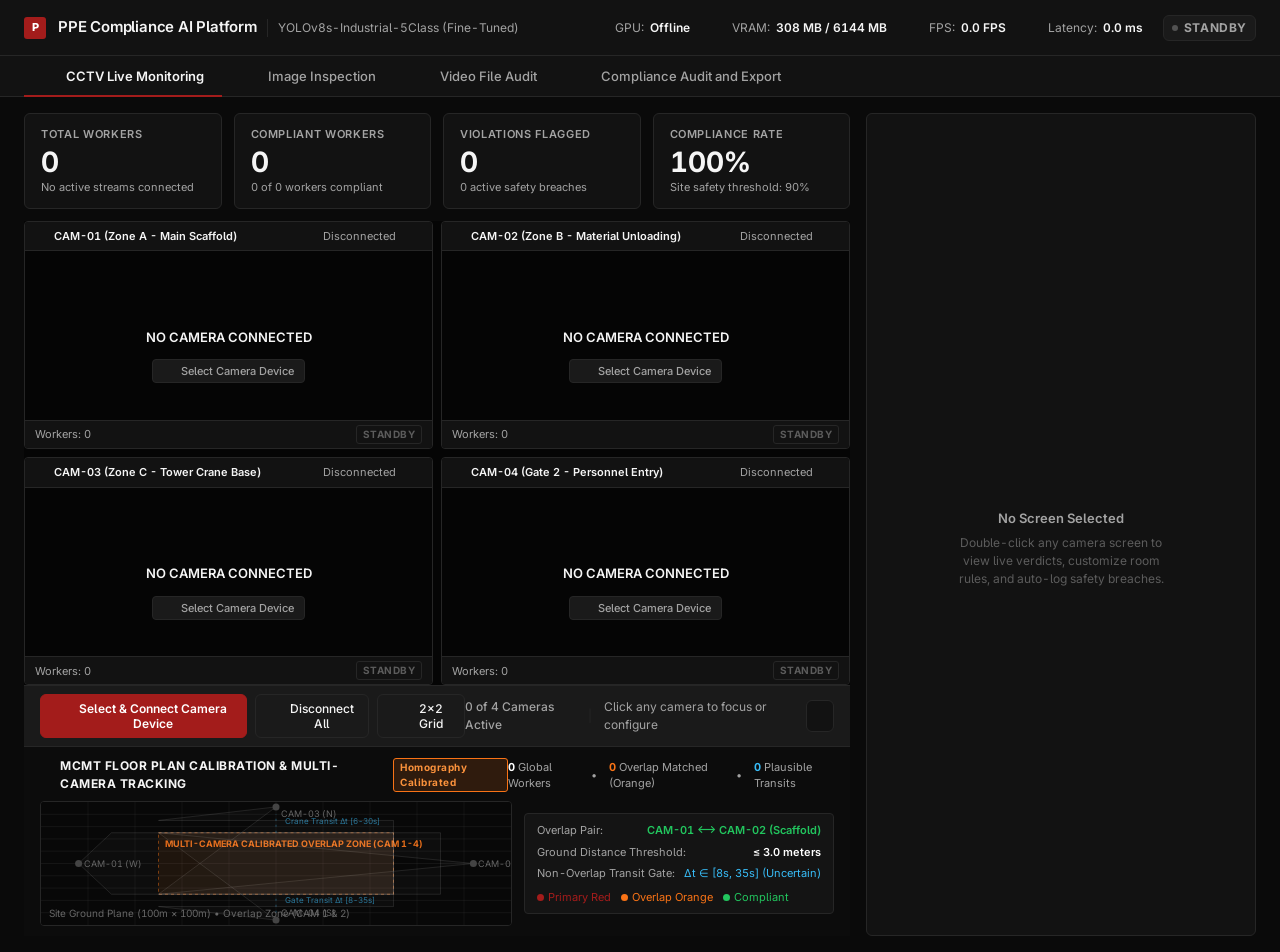
==== commit 17339869: "Update multi-camera tracking deduplication, video audit pipeline, and system metrics" ====
--- a/frontend/index.html
+++ b/frontend/index.html
@@ -3,9 +3,12 @@
 <head>
     <meta charset="UTF-8">
     <meta name="viewport" content="width=device-width, initial-scale=1.0">
+    <meta http-equiv="Cache-Control" content="no-cache, no-store, must-revalidate">
+    <meta http-equiv="Pragma" content="no-cache">
+    <meta http-equiv="Expires" content="0">
     <title>PPE Compliance AI Platform - Enterprise Safety Console</title>
     <link href="https://fonts.googleapis.com/css2?family=Inter:wght@400;500;600;700&display=swap" rel="stylesheet">
-    <link rel="stylesheet" href="style.css">
+    <link rel="stylesheet" href="style.css?v=12.0">
     <!-- Lucide Line Icons (16-20px) -->
     <script src="https://unpkg.com/lucide@latest"></script>
 </head>
@@ -17,7 +20,7 @@
             <div class="brand-logo-mark">P</div>
             <div class="brand-title-wrap">
                 <span class="brand-name">PPE Compliance AI Platform</span>
-                <span class="model-tag">RF-DETR-S (DINOv2) - 10-Epoch EMA</span>
+                <span class="model-tag">YOLOv8s-Industrial-5Class (Fine-Tuned)</span>
             </div>
         </div>
 
@@ -277,6 +280,59 @@
                         </button>
                     </div>
                 </div>
+
+                <!-- Multi-Camera Spatial Floor Plan & Homography Tracking (MCMT) -->
+                <div class="mcmt-panel" id="mcmt-floorplan-panel" style="background:#0c0c0c; border-top:1px solid var(--border-color); padding:10px 16px;">
+                    <div style="display:flex; justify-content:space-between; align-items:center; margin-bottom:8px;">
+                        <div style="display:flex; align-items:center; gap:8px;">
+                            <i data-lucide="map-pin" style="width:15px; height:15px; color:#f97316;"></i>
+                            <span style="font-size:12px; font-weight:700; text-transform:uppercase; letter-spacing:0.5px; color:var(--text-primary);">
+                                MCMT Floor Plan Calibration & Multi-Camera Tracking
+                            </span>
+                            <span class="status-tag-chip" style="font-size:10px; padding:1px 6px; background:rgba(249,115,22,0.15); color:#fb923c; border:1px solid #f97316;">
+                                Homography Calibrated
+                            </span>
+                        </div>
+                        <div style="display:flex; align-items:center; gap:12px; font-size:11px; color:var(--text-secondary);">
+                            <span id="mcmt-stat-active-globals"><strong style="color:#fff;">0</strong> Global Workers</span>
+                            <span>•</span>
+                            <span id="mcmt-stat-overlaps"><strong style="color:#f97316;">0</strong> Overlap Matched (Orange)</span>
+                            <span>•</span>
+                            <span id="mcmt-stat-transits"><strong style="color:#38bdf8;">0</strong> Plausible Transits</span>
+                        </div>
+                    </div>
+
+                    <div style="display:grid; grid-template-columns: 1fr 310px; gap:12px; align-items:center;">
+                        <!-- Top-Down 2D Ground Plane Canvas -->
+                        <div style="position:relative; width:100%; height:125px; background:#050505; border:1px solid #262626; border-radius:4px; overflow:hidden;">
+                            <canvas id="mcmt-floorplan-canvas" style="width:100%; height:100%; display:block;"></canvas>
+                            <div style="position:absolute; bottom:4px; left:8px; font-size:10px; color:#666; pointer-events:none;">
+                                Site Ground Plane (100m × 100m) • Overlap Zone (CAM 1 & 2)
+                            </div>
+                        </div>
+
+                        <!-- Legend & Overlap Calibration Diagnostics -->
+                        <div style="display:flex; flex-direction:column; gap:5px; font-size:11px; color:var(--text-secondary); background:#141414; padding:8px 12px; border-radius:4px; border:1px solid #262626;">
+                            <div style="display:flex; justify-content:space-between;">
+                                <span>Overlap Pair:</span>
+                                <span style="color:#22c55e; font-weight:600;">CAM-01 ⟷ CAM-02 (Scaffold)</span>
+                            </div>
+                            <div style="display:flex; justify-content:space-between;">
+                                <span>Ground Distance Threshold:</span>
+                                <span style="color:#fff; font-weight:600;">≤ 3.0 meters</span>
+                            </div>
+                            <div style="display:flex; justify-content:space-between;">
+                                <span>Non-Overlap Transit Gate:</span>
+                                <span style="color:#38bdf8;">Δt ∈ [8s, 35s] (Uncertain)</span>
+                            </div>
+                            <div style="display:flex; gap:10px; margin-top:2px;">
+                                <span style="display:inline-flex; align-items:center; gap:4px; color:#A31C1B;"><span style="width:7px; height:7px; border-radius:50%; background:#A31C1B;"></span>Primary Red</span>
+                                <span style="display:inline-flex; align-items:center; gap:4px; color:#f97316;"><span style="width:7px; height:7px; border-radius:50%; background:#f97316;"></span>Overlap Orange</span>
+                                <span style="display:inline-flex; align-items:center; gap:4px; color:#22c55e;"><span style="width:7px; height:7px; border-radius:50%; background:#22c55e;"></span>Compliant</span>
+                            </div>
+                        </div>
+                    </div>
+                </div>
             </section>
         </div>
 
@@ -306,7 +362,7 @@
                             <span class="header-action-link" onclick="setFocusedCameraRules(false)">Clear</span>
                         </div>
                     </div>
-                    <div class="violation-types-grid">
+                    <div class="violation-types-grid" style="grid-template-columns: 1fr 1fr;">
                         <button class="violation-toggle-btn selected" data-cctvrule="helmet" onclick="toggleFocusedCameraRule(this)">
                             <i data-lucide="hard-hat" style="width:16px; height:16px;"></i>
                             No Helmet
@@ -314,26 +370,6 @@
                         <button class="violation-toggle-btn selected" data-cctvrule="vest" onclick="toggleFocusedCameraRule(this)">
                             <i data-lucide="shield-check" style="width:16px; height:16px;"></i>
                             No Safety Vest
-                        </button>
-                        <button class="violation-toggle-btn selected" data-cctvrule="helmet_arm" onclick="toggleFocusedCameraRule(this)">
-                            <i data-lucide="shield-alert" style="width:16px; height:16px;"></i>
-                            Helmet Under Arm
-                        </button>
-                        <button class="violation-toggle-btn" data-cctvrule="gloves" onclick="toggleFocusedCameraRule(this)">
-                            <i data-lucide="hand" style="width:16px; height:16px;"></i>
-                            No Gloves
-                        </button>
-                        <button class="violation-toggle-btn" data-cctvrule="boots" onclick="toggleFocusedCameraRule(this)">
-                            <i data-lucide="footprints" style="width:16px; height:16px;"></i>
-                            No Safety Boots
-                        </button>
-                        <button class="violation-toggle-btn" data-cctvrule="goggles" onclick="toggleFocusedCameraRule(this)">
-                            <i data-lucide="glasses" style="width:16px; height:16px;"></i>
-                            No Eye Protection
-                        </button>
-                        <button class="violation-toggle-btn" data-cctvrule="other" onclick="toggleFocusedCameraRule(this)">
-                            <i data-lucide="alert-circle" style="width:16px; height:16px;"></i>
-                            Other / Loose PPE
                         </button>
                     </div>
                 </div>
@@ -418,14 +454,28 @@
                 <!-- Dedicated Image Viewer & Upload -->
                 <section class="image-inspection-panel">
                     <!-- 16:9 Image Viewport Stage (Clean Empty State Until Upload) -->
-                    <div class="image-viewport-stage" id="image-stage-box">
+                    <div class="image-viewport-stage" id="image-stage-box" style="position:relative;">
                         <div class="viewer-progress-bar" id="image-progress-bar"></div>
 
                         <!-- Dropzone Empty State -->
                         <div class="image-dropzone-box" id="image-dropzone" onclick="document.getElementById('hidden-image-upload').click()">
                             <i data-lucide="image-plus" style="width:40px; height:40px; color:var(--text-disabled); margin-bottom:10px;"></i>
-                            <p style="font-size:14px; font-weight:600; color:var(--text-primary);">Drag & Drop Industrial Photo Here</p>
-                            <p style="font-size:12px; color:var(--text-secondary); margin-top:4px;">or click to browse from local computer</p>
+                            <p style="font-size:14px; font-weight:600; color:var(--text-primary);">Drag & Drop Industrial Photos Here</p>
+                            <p style="font-size:12px; color:var(--text-secondary); margin-top:4px;">Select one or multiple images to inspect</p>
+                        </div>
+
+                        <!-- Floating Carousel Navigation Arrows (Visible When Multiple Images Loaded) -->
+                        <button id="img-nav-prev" class="img-carousel-nav-btn prev hidden" onclick="navigateImage(-1)" title="Previous Image (Left Arrow)">
+                            <i data-lucide="chevron-left" style="width:22px; height:22px;"></i>
+                        </button>
+                        <button id="img-nav-next" class="img-carousel-nav-btn next hidden" onclick="navigateImage(1)" title="Next Image (Right Arrow)">
+                            <i data-lucide="chevron-right" style="width:22px; height:22px;"></i>
+                        </button>
+
+                        <!-- Floating Carousel Image Counter Pill -->
+                        <div id="img-nav-counter" class="img-carousel-counter-pill hidden">
+                            <i data-lucide="images" style="width:13px; height:13px; color:var(--accent);"></i>
+                            <span id="img-counter-text">1 / 1</span>
                         </div>
 
                         <!-- Rendered Image & Overlay Canvas -->
@@ -435,8 +485,21 @@
 
                     <!-- Bottom Image Controls Bar: Overlays, Zoom, Rotate, and Status -->
                     <div class="cctv-bar image-bottom-bar">
-                        <div style="display:flex; align-items:center; gap:16px; font-size:12px; color:var(--text-secondary);">
-                            <span id="image-meta-text" onclick="document.getElementById('hidden-image-upload').click()" style="cursor:pointer;" title="Click to browse or change photo">No photo loaded. Click anywhere in viewport to upload.</span>
+                        <div style="display:flex; align-items:center; gap:16px; font-size:12px; color:var(--text-secondary); flex-wrap:wrap;">
+                            <span id="image-meta-text" onclick="document.getElementById('hidden-image-upload').click()" style="cursor:pointer;" title="Click to browse or add photos">No photo loaded. Click anywhere in viewport to upload.</span>
+                            
+                            <!-- Inline Navigation Controls -->
+                            <div id="img-bottom-nav-controls" class="hidden" style="display:inline-flex; align-items:center; gap:6px;">
+                                <span style="color:var(--border-color);">|</span>
+                                <button class="btn-outlined" style="padding:2px 8px; font-size:11px; display:inline-flex; align-items:center; gap:4px;" onclick="navigateImage(-1)" id="btn-bot-prev" title="Previous Image">
+                                    <i data-lucide="chevron-left" style="width:12px; height:12px;"></i> Prev
+                                </button>
+                                <span id="bot-counter-text" style="font-size:11px; font-weight:700; color:var(--text-primary); min-width:32px; text-align:center;">1 / 1</span>
+                                <button class="btn-outlined" style="padding:2px 8px; font-size:11px; display:inline-flex; align-items:center; gap:4px;" onclick="navigateImage(1)" id="btn-bot-next" title="Next Image">
+                                    Next <i data-lucide="chevron-right" style="width:12px; height:12px;"></i>
+                                </button>
+                            </div>
+
                             <span style="color:var(--border-color);">|</span>
                             <div class="legend-chips-row" style="font-size:11px;">
                                 <span><strong style="color:#FFFFFF;">White:</strong> Compliant</span>
@@ -479,7 +542,7 @@
                             <span class="header-action-link" onclick="setImageRules(false)">Clear</span>
                         </div>
                     </div>
-                    <div class="violation-types-grid">
+                    <div class="violation-types-grid" style="grid-template-columns: 1fr 1fr;">
                         <button class="violation-toggle-btn selected" data-imrule="helmet" onclick="toggleImageRule(this)">
                             <i data-lucide="hard-hat" style="width:16px; height:16px;"></i>
                             No Helmet
@@ -487,26 +550,6 @@
                         <button class="violation-toggle-btn selected" data-imrule="vest" onclick="toggleImageRule(this)">
                             <i data-lucide="shield-check" style="width:16px; height:16px;"></i>
                             No Safety Vest
-                        </button>
-                        <button class="violation-toggle-btn selected" data-imrule="helmet_arm" onclick="toggleImageRule(this)">
-                            <i data-lucide="shield-alert" style="width:16px; height:16px;"></i>
-                            Helmet Under Arm
-                        </button>
-                        <button class="violation-toggle-btn" data-imrule="gloves" onclick="toggleImageRule(this)">
-                            <i data-lucide="hand" style="width:16px; height:16px;"></i>
-                            No Gloves
-                        </button>
-                        <button class="violation-toggle-btn" data-imrule="boots" onclick="toggleImageRule(this)">
-                            <i data-lucide="footprints" style="width:16px; height:16px;"></i>
-                            No Safety Boots
-                        </button>
-                        <button class="violation-toggle-btn" data-imrule="goggles" onclick="toggleImageRule(this)">
-                            <i data-lucide="glasses" style="width:16px; height:16px;"></i>
-                            No Eye Protection
-                        </button>
-                        <button class="violation-toggle-btn" data-imrule="other" onclick="toggleImageRule(this)">
-                            <i data-lucide="alert-circle" style="width:16px; height:16px;"></i>
-                            Other / Loose PPE
                         </button>
                     </div>
                 </div>
@@ -639,7 +682,7 @@
                             <span class="header-action-link" onclick="setVideoRules(false)">Clear</span>
                         </div>
                     </div>
-                    <div class="violation-types-grid">
+                    <div class="violation-types-grid" style="grid-template-columns: 1fr 1fr;">
                         <button class="violation-toggle-btn selected" data-vidrule="helmet" onclick="toggleVideoRule(this)">
                             <i data-lucide="hard-hat" style="width:16px; height:16px;"></i>
                             No Helmet
@@ -647,26 +690,6 @@
                         <button class="violation-toggle-btn selected" data-vidrule="vest" onclick="toggleVideoRule(this)">
                             <i data-lucide="shield-check" style="width:16px; height:16px;"></i>
                             No Safety Vest
-                        </button>
-                        <button class="violation-toggle-btn selected" data-vidrule="helmet_arm" onclick="toggleVideoRule(this)">
-                            <i data-lucide="shield-alert" style="width:16px; height:16px;"></i>
-                            Helmet Under Arm
-                        </button>
-                        <button class="violation-toggle-btn" data-vidrule="gloves" onclick="toggleVideoRule(this)">
-                            <i data-lucide="hand" style="width:16px; height:16px;"></i>
-                            No Gloves
-                        </button>
-                        <button class="violation-toggle-btn" data-vidrule="boots" onclick="toggleVideoRule(this)">
-                            <i data-lucide="footprints" style="width:16px; height:16px;"></i>
-                            No Safety Boots
-                        </button>
-                        <button class="violation-toggle-btn" data-vidrule="goggles" onclick="toggleVideoRule(this)">
-                            <i data-lucide="glasses" style="width:16px; height:16px;"></i>
-                            No Eye Protection
-                        </button>
-                        <button class="violation-toggle-btn" data-vidrule="other" onclick="toggleVideoRule(this)">
-                            <i data-lucide="alert-circle" style="width:16px; height:16px;"></i>
-                            Other / Loose PPE
                         </button>
                     </div>
                 </div>
@@ -799,7 +822,7 @@
                         <label style="font-size:11px; font-weight:600; color:var(--text-secondary); text-transform:uppercase;">Mandatory PPE Rules For This Room</label>
                         <span style="font-size:11px; color:var(--text-disabled);">Checks violations for this room only</span>
                     </div>
-                    <div class="modal-rules-grid" id="modal-cam-rules">
+                    <div class="modal-rules-grid" id="modal-cam-rules" style="grid-template-columns: 1fr 1fr;">
                         <button type="button" class="violation-toggle-btn selected" data-modal-rule="helmet" onclick="toggleModalCamRule(this)">
                             <i data-lucide="hard-hat" style="width:14px; height:14px;"></i>
                             No Helmet
@@ -807,22 +830,6 @@
                         <button type="button" class="violation-toggle-btn selected" data-modal-rule="vest" onclick="toggleModalCamRule(this)">
                             <i data-lucide="shield-check" style="width:14px; height:14px;"></i>
                             No Safety Vest
-                        </button>
-                        <button type="button" class="violation-toggle-btn selected" data-modal-rule="helmet_arm" onclick="toggleModalCamRule(this)">
-                            <i data-lucide="shield-alert" style="width:14px; height:14px;"></i>
-                            Helmet Under Arm
-                        </button>
-                        <button type="button" class="violation-toggle-btn" data-modal-rule="gloves" onclick="toggleModalCamRule(this)">
-                            <i data-lucide="hand" style="width:14px; height:14px;"></i>
-                            No Gloves
-                        </button>
-                        <button type="button" class="violation-toggle-btn" data-modal-rule="boots" onclick="toggleModalCamRule(this)">
-                            <i data-lucide="footprints" style="width:14px; height:14px;"></i>
-                            No Safety Boots
-                        </button>
-                        <button type="button" class="violation-toggle-btn" data-modal-rule="goggles" onclick="toggleModalCamRule(this)">
-                            <i data-lucide="glasses" style="width:14px; height:14px;"></i>
-                            No Eye Protection
                         </button>
                     </div>
                 </div>
@@ -858,9 +865,13 @@
                         <div id="lightbox-timestamp-text" style="color:var(--text-secondary); font-size:11px; margin-top:2px;">Timestamp</div>
                     </div>
                     <div style="display:flex; gap:8px;">
+                        <button class="btn-outlined" onclick="openProofPage(currentLightboxLogId)" title="Open Full Audit Page in New Tab">
+                            <i data-lucide="external-link" style="width:14px; height:14px;"></i>
+                            Full Page
+                        </button>
                         <button class="btn-outlined" id="lightbox-download-btn" onclick="downloadProofImage()">
                             <i data-lucide="download" style="width:14px; height:14px;"></i>
-                            Download Proof Image
+                            Download Proof
                         </button>
                         <button class="btn-primary" onclick="closeProofLightbox()">Done</button>
                     </div>
@@ -869,13 +880,13 @@
         </div>
 
         <!-- Hidden Native File Inputs -->
-        <input type="file" id="hidden-image-upload" accept="image/*" class="hidden">
+        <input type="file" id="hidden-image-upload" accept="image/*" multiple class="hidden">
         <input type="file" id="hidden-video-upload" accept="video/*" class="hidden">
 
     </main>
 
     <!-- Application Script -->
-    <script src="app.js?v=2.2"></script>
+    <script src="app.js?v=12.0"></script>
     <script>
         document.addEventListener("DOMContentLoaded", () => {
             if (window.lucide) window.lucide.createIcons();
--- a/frontend/style.css
+++ b/frontend/style.css
@@ -407,6 +407,10 @@
 
 .cctv-tile.has-violation {
   border-color: var(--accent);
+}
+
+.cctv-tile.has-mcmt-overlap {
+  border-color: #f97316;
 }
 
 .cctv-tile-header {
@@ -1255,6 +1259,66 @@
   display: none !important;
 }
 
+/* Multi-Image Carousel Controls */
+.img-carousel-nav-btn {
+  position: absolute;
+  top: 50%;
+  transform: translateY(-50%);
+  background: rgba(18, 18, 18, 0.85);
+  border: 1px solid var(--border-color);
+  color: #FFFFFF;
+  width: 44px;
+  height: 44px;
+  border-radius: 50%;
+  display: flex;
+  align-items: center;
+  justify-content: center;
+  cursor: pointer;
+  z-index: 25;
+  transition: all 0.2s ease;
+  backdrop-filter: blur(4px);
+  box-shadow: 0 4px 16px rgba(0, 0, 0, 0.6);
+}
+
+.img-carousel-nav-btn:hover:not(:disabled) {
+  background: var(--accent);
+  border-color: var(--accent);
+  transform: translateY(-50%) scale(1.08);
+}
+
+.img-carousel-nav-btn:disabled {
+  opacity: 0.25;
+  cursor: not-allowed;
+  pointer-events: none;
+}
+
+.img-carousel-nav-btn.prev {
+  left: 16px;
+}
+
+.img-carousel-nav-btn.next {
+  right: 16px;
+}
+
+.img-carousel-counter-pill {
+  position: absolute;
+  top: 14px;
+  left: 16px;
+  background: rgba(18, 18, 18, 0.85);
+  border: 1px solid var(--border-color);
+  color: var(--text-primary);
+  padding: 4px 12px;
+  border-radius: 20px;
+  font-size: 11px;
+  font-weight: 700;
+  display: flex;
+  align-items: center;
+  gap: 6px;
+  z-index: 25;
+  backdrop-filter: blur(6px);
+  box-shadow: 0 4px 12px rgba(0, 0, 0, 0.5);
+}
+
 @media (max-width: 1100px) {
   .workspace-grid {
     grid-template-columns: 1fr;
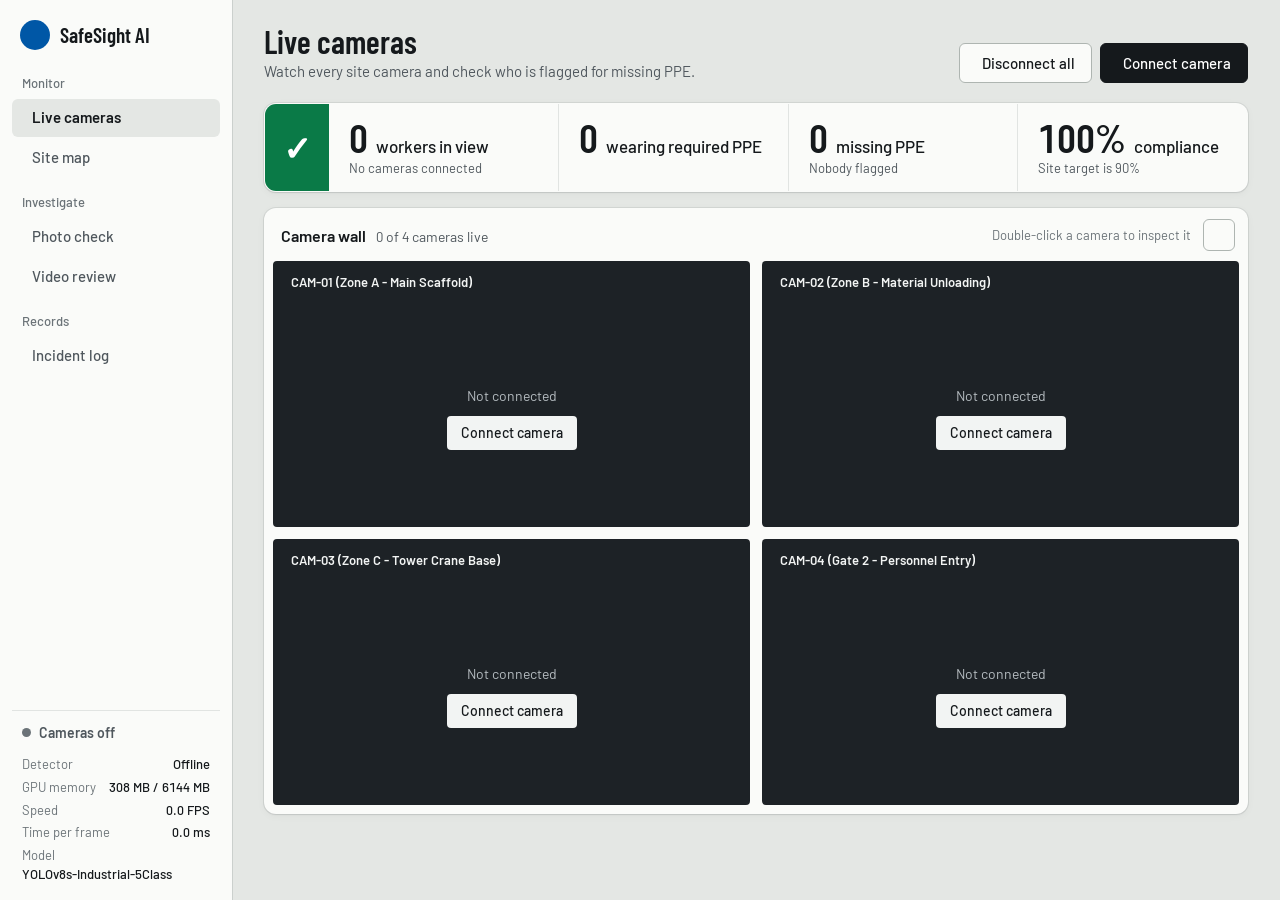
==== commit e5d9adb3: "ui sir" ====
--- a/frontend/index.html
+++ b/frontend/index.html
@@ -6,887 +6,672 @@
     <meta http-equiv="Cache-Control" content="no-cache, no-store, must-revalidate">
     <meta http-equiv="Pragma" content="no-cache">
     <meta http-equiv="Expires" content="0">
-    <title>PPE Compliance AI Platform - Enterprise Safety Console</title>
-    <link href="https://fonts.googleapis.com/css2?family=Inter:wght@400;500;600;700&display=swap" rel="stylesheet">
-    <link rel="stylesheet" href="style.css?v=12.0">
-    <!-- Lucide Line Icons (16-20px) -->
+    <title>SafeSight AI</title>
+    <link rel="preconnect" href="https://fonts.googleapis.com">
+    <link rel="preconnect" href="https://fonts.gstatic.com" crossorigin>
+    <link href="https://fonts.googleapis.com/css2?family=Barlow:wght@400;500;600&family=Barlow+Condensed:wght@500;600&display=swap" rel="stylesheet">
+    <link rel="stylesheet" href="style.css?v=18.0">
     <script src="https://unpkg.com/lucide@latest"></script>
 </head>
 <body>
 
-    <!-- 1. Top Bar -->
-    <header class="top-bar">
-        <div class="brand-section">
-            <div class="brand-logo-mark">P</div>
-            <div class="brand-title-wrap">
-                <span class="brand-name">PPE Compliance AI Platform</span>
-                <span class="model-tag">YOLOv8s-Industrial-5Class (Fine-Tuned)</span>
-            </div>
-        </div>
-
-        <div class="system-status-area">
-            <div class="status-metric-group">
-                <i data-lucide="cpu" style="width:16px; height:16px;"></i>
-                <span>GPU:</span>
-                <strong id="top-gpu-name">RTX 3050</strong>
-            </div>
-
-            <div class="status-metric-group">
-                <i data-lucide="hard-drive" style="width:16px; height:16px;"></i>
-                <span>VRAM:</span>
-                <strong id="top-vram">308 MB / 6144 MB</strong>
-            </div>
-
-            <div class="status-metric-group">
-                <i data-lucide="activity" style="width:16px; height:16px;"></i>
-                <span>FPS:</span>
-                <strong id="top-fps">0.0 FPS</strong>
-            </div>
-
-            <div class="status-metric-group">
-                <i data-lucide="clock" style="width:16px; height:16px;"></i>
-                <span>Latency:</span>
-                <strong id="top-latency">0.0 ms</strong>
-            </div>
-
+    <aside class="app-sidebar">
+        <div class="brand">
+            <span class="brand-mark" aria-hidden="true"><i data-lucide="hard-hat"></i></span>
+            <span class="brand-name">SafeSight AI</span>
+        </div>
+
+        <nav class="tabs-nav-bar" aria-label="Main">
+            <div class="nav-group">
+                <span class="nav-group-label">Monitor</span>
+                <button class="nav-tab-btn active" data-tab="cctv"><i data-lucide="cctv"></i><span>Live cameras</span></button>
+                <button class="nav-tab-btn" data-tab="map"><i data-lucide="map"></i><span>Site map</span></button>
+            </div>
+            <div class="nav-group">
+                <span class="nav-group-label">Investigate</span>
+                <button class="nav-tab-btn" data-tab="image"><i data-lucide="image"></i><span>Photo check</span></button>
+                <button class="nav-tab-btn" data-tab="video"><i data-lucide="film"></i><span>Video review</span></button>
+            </div>
+            <div class="nav-group">
+                <span class="nav-group-label">Records</span>
+                <button class="nav-tab-btn" data-tab="audit"><i data-lucide="clipboard-list"></i><span>Incident log</span></button>
+            </div>
+        </nav>
+
+        <div class="sidebar-foot">
             <div class="live-indicator" id="top-live-badge">
-                <div class="live-dot"></div>
-                <span id="top-live-text">STANDBY</span>
-            </div>
-        </div>
-    </header>
-
-    <!-- 2. Navigation Tabs Bar (Clean Separation) -->
-    <nav class="tabs-nav-bar">
-        <button class="nav-tab-btn active" data-tab="cctv">
-            <i data-lucide="layout-grid" style="width:16px; height:16px;"></i>
-            CCTV Live Monitoring
-        </button>
-        <button class="nav-tab-btn" data-tab="image">
-            <i data-lucide="image" style="width:16px; height:16px;"></i>
-            Image Inspection
-        </button>
-        <button class="nav-tab-btn" data-tab="video">
-            <i data-lucide="film" style="width:16px; height:16px;"></i>
-            Video File Audit
-        </button>
-        <button class="nav-tab-btn" data-tab="audit">
-            <i data-lucide="clipboard-list" style="width:16px; height:16px;"></i>
-            Compliance Audit and Export
-        </button>
-    </nav>
-
-    <!-- Main Dashboard Container -->
+                <span class="live-dot"></span>
+                <span id="top-live-text">Cameras off</span>
+            </div>
+            <dl class="system-bar" aria-label="Detector health">
+                <div><dt>Detector</dt><dd id="top-gpu-name">RTX 3050</dd></div>
+                <div><dt>GPU memory</dt><dd id="top-vram">308 MB / 6144 MB</dd></div>
+                <div><dt>Speed</dt><dd id="top-fps">0.0 FPS</dd></div>
+                <div><dt>Time per frame</dt><dd id="top-latency">0.0 ms</dd></div>
+                <div><dt>Model</dt><dd>YOLOv8s-Industrial-5Class</dd></div>
+            </dl>
+        </div>
+    </aside>
+
     <main class="dashboard-container">
 
-        <!-- Slim Crimson Alert Banner (Hidden when 0 violations) -->
-        <div id="violation-alert-banner" class="alert-banner hidden">
+        <div id="violation-alert-banner" class="alert-banner hidden" role="alert">
             <div class="alert-content">
-                <i data-lucide="alert-triangle" style="width:18px; height:18px;"></i>
-                <span id="alert-banner-text">1 violation detected</span>
+                <i data-lucide="alert-triangle"></i>
+                <span id="alert-banner-text">1 worker missing PPE</span>
             </div>
             <button class="alert-action-btn" onclick="scrollToVerdicts()">Review</button>
         </div>
 
-        <!-- ============================================================= -->
-        <!-- TAB 1: CCTV LIVE MONITORING (4-Screen Quad Console)           -->
-        <!-- ============================================================= -->
+        <!-- ============================ LIVE CAMERAS ============================ -->
         <div id="cctv-view" class="workspace-grid tab-content-view">
-            <!-- Left Side: KPI Row Directly Above 4 CCTV Screens -->
+
+            <header class="page-header">
+                <div>
+                    <h1 class="page-title">Live cameras</h1>
+                    <p class="page-sub">Watch every site camera and check who is flagged for missing PPE.</p>
+                </div>
+                <div class="page-actions">
+                    <button class="btn-outlined" onclick="disconnectAllCameras()"><i data-lucide="power"></i> Disconnect all</button>
+                    <button class="btn-primary" onclick="openCameraDeviceModal(1)"><i data-lucide="plus"></i> Connect camera</button>
+                </div>
+            </header>
+
+            <section class="kpi-row site-status" aria-live="polite" aria-label="Site status">
+                <span class="status-sign" aria-hidden="true"><span class="sign-ok">✓</span><span class="sign-bad">!</span></span>
+                <div class="kpi-card" id="kpi-total-card">
+                    <span class="kpi-numeral" id="kpi-total-val">0</span>
+                    <span class="kpi-label">workers in view</span>
+                    <span class="kpi-subline" id="kpi-total-sub">No cameras connected</span>
+                </div>
+                <div class="kpi-card" id="kpi-compliant-card">
+                    <span class="kpi-numeral" id="kpi-compliant-val">0</span>
+                    <span class="kpi-label">wearing required PPE</span>
+                    <span class="kpi-subline" id="kpi-compliant-sub"></span>
+                </div>
+                <div class="kpi-card" id="kpi-violations-card">
+                    <span class="kpi-numeral" id="kpi-violations-val">0</span>
+                    <span class="kpi-label">missing PPE</span>
+                    <span class="kpi-subline" id="kpi-violations-sub">Nobody flagged</span>
+                </div>
+                <div class="kpi-card" id="kpi-rate-card">
+                    <span class="kpi-numeral" id="kpi-rate-val">100%</span>
+                    <span class="kpi-label">compliance</span>
+                    <span class="kpi-subline" id="kpi-rate-sub">Site target is 90%</span>
+                </div>
+            </section>
+
             <div class="workspace-main-column">
-                <section class="kpi-row">
-                    <div class="kpi-card" id="kpi-total-card">
-                        <span class="kpi-label">Total Workers</span>
-                        <span class="kpi-numeral" id="kpi-total-val">0</span>
-                        <span class="kpi-subline" id="kpi-total-sub">No active streams connected</span>
-                    </div>
-
-                    <div class="kpi-card" id="kpi-compliant-card">
-                        <span class="kpi-label">Compliant Workers</span>
-                        <span class="kpi-numeral" id="kpi-compliant-val">0</span>
-                        <span class="kpi-subline" id="kpi-compliant-sub">0 of 0 workers compliant</span>
-                    </div>
-
-                    <div class="kpi-card" id="kpi-violations-card">
-                        <span class="kpi-label">Violations Flagged</span>
-                        <span class="kpi-numeral" id="kpi-violations-val">0</span>
-                        <span class="kpi-subline" id="kpi-violations-sub">0 active safety breaches</span>
-                    </div>
-
-                    <div class="kpi-card" id="kpi-rate-card">
-                        <span class="kpi-label">Compliance Rate</span>
-                        <span class="kpi-numeral" id="kpi-rate-val">100%</span>
-                        <span class="kpi-subline" id="kpi-rate-sub">Site safety threshold: 90%</span>
+                <section class="viewer-panel surface card" aria-labelledby="wall-title">
+                    <div class="card-head">
+                        <div class="card-head-title">
+                            <h2 class="section-label" id="wall-title">Camera wall</h2>
+                            <span class="count-badge" id="cctv-active-cams-count">0 of 4 cameras live</span>
+                        </div>
+                        <div class="bar-group">
+                            <span class="card-hint">Double-click a camera to inspect it</span>
+                            <button class="btn-ghost btn-sm" id="cctv-grid-mode-btn" onclick="toggleQuadFocus(null)"><i data-lucide="layout-grid"></i> Show all four</button>
+                            <button class="icon-btn icon-btn-sm" aria-label="Full screen" title="Full screen" onclick="toggleQuadFullscreen()"><i data-lucide="maximize"></i></button>
+                        </div>
+                    </div>
+
+                    <div class="cctv-quad-container" id="cctv-quad-grid">
+
+                        <div class="cctv-tile" id="cam-tile-1" tabindex="0" ondblclick="toggleQuadFocus(1)" onkeydown="if(event.key==='Enter'&&event.target===this)toggleQuadFocus(1)" title="Double-click to inspect this camera">
+                            <div class="cctv-tile-header">
+                                <span class="cctv-tile-title" id="title-cam-1"><i data-lucide="video"></i> CAM-01 (Zone A - Main Scaffold)</span>
+                                <span class="cctv-tile-meta" id="meta-cam-1">Disconnected</span>
+                                <button class="cctv-tile-config-btn" aria-label="CAM-01 settings" title="Camera settings" onclick="event.stopPropagation(); openCameraDeviceModal(1)"><i data-lucide="settings"></i></button>
+                            </div>
+                            <div class="cctv-tile-viewport">
+                                <div class="cctv-empty-placeholder" id="placeholder-cam-1">
+                                    <i data-lucide="video-off"></i>
+                                    <span>Not connected</span>
+                                    <button class="cctv-empty-btn" onclick="event.stopPropagation(); openCameraDeviceModal(1)">Connect camera</button>
+                                </div>
+                                <video id="video-cam-1" autoplay playsinline muted class="hidden"></video>
+                                <canvas class="cctv-tile-canvas" id="canvas-cam-1"></canvas>
+                            </div>
+                            <div class="cctv-tile-footer">
+                                <span id="footer-cam-1-workers">Workers: 0</span>
+                                <span id="footer-cam-1-status" class="status-tag-chip standby">Standby</span>
+                            </div>
+                        </div>
+
+                        <div class="cctv-tile" id="cam-tile-2" tabindex="0" ondblclick="toggleQuadFocus(2)" onkeydown="if(event.key==='Enter'&&event.target===this)toggleQuadFocus(2)" title="Double-click to inspect this camera">
+                            <div class="cctv-tile-header">
+                                <span class="cctv-tile-title" id="title-cam-2"><i data-lucide="video"></i> CAM-02 (Zone B - Material Unloading)</span>
+                                <span class="cctv-tile-meta" id="meta-cam-2">Disconnected</span>
+                                <button class="cctv-tile-config-btn" aria-label="CAM-02 settings" title="Camera settings" onclick="event.stopPropagation(); openCameraDeviceModal(2)"><i data-lucide="settings"></i></button>
+                            </div>
+                            <div class="cctv-tile-viewport">
+                                <div class="cctv-empty-placeholder" id="placeholder-cam-2">
+                                    <i data-lucide="video-off"></i>
+                                    <span>Not connected</span>
+                                    <button class="cctv-empty-btn" onclick="event.stopPropagation(); openCameraDeviceModal(2)">Connect camera</button>
+                                </div>
+                                <video id="video-cam-2" autoplay playsinline muted class="hidden"></video>
+                                <canvas class="cctv-tile-canvas" id="canvas-cam-2"></canvas>
+                            </div>
+                            <div class="cctv-tile-footer">
+                                <span id="footer-cam-2-workers">Workers: 0</span>
+                                <span id="footer-cam-2-status" class="status-tag-chip standby">Standby</span>
+                            </div>
+                        </div>
+
+                        <div class="cctv-tile" id="cam-tile-3" tabindex="0" ondblclick="toggleQuadFocus(3)" onkeydown="if(event.key==='Enter'&&event.target===this)toggleQuadFocus(3)" title="Double-click to inspect this camera">
+                            <div class="cctv-tile-header">
+                                <span class="cctv-tile-title" id="title-cam-3"><i data-lucide="video"></i> CAM-03 (Zone C - Tower Crane Base)</span>
+                                <span class="cctv-tile-meta" id="meta-cam-3">Disconnected</span>
+                                <button class="cctv-tile-config-btn" aria-label="CAM-03 settings" title="Camera settings" onclick="event.stopPropagation(); openCameraDeviceModal(3)"><i data-lucide="settings"></i></button>
+                            </div>
+                            <div class="cctv-tile-viewport">
+                                <div class="cctv-empty-placeholder" id="placeholder-cam-3">
+                                    <i data-lucide="video-off"></i>
+                                    <span>Not connected</span>
+                                    <button class="cctv-empty-btn" onclick="event.stopPropagation(); openCameraDeviceModal(3)">Connect camera</button>
+                                </div>
+                                <video id="video-cam-3" autoplay playsinline muted class="hidden"></video>
+                                <canvas class="cctv-tile-canvas" id="canvas-cam-3"></canvas>
+                            </div>
+                            <div class="cctv-tile-footer">
+                                <span id="footer-cam-3-workers">Workers: 0</span>
+                                <span id="footer-cam-3-status" class="status-tag-chip standby">Standby</span>
+                            </div>
+                        </div>
+
+                        <div class="cctv-tile" id="cam-tile-4" tabindex="0" ondblclick="toggleQuadFocus(4)" onkeydown="if(event.key==='Enter'&&event.target===this)toggleQuadFocus(4)" title="Double-click to inspect this camera">
+                            <div class="cctv-tile-header">
+                                <span class="cctv-tile-title" id="title-cam-4"><i data-lucide="video"></i> CAM-04 (Gate 2 - Personnel Entry)</span>
+                                <span class="cctv-tile-meta" id="meta-cam-4">Disconnected</span>
+                                <button class="cctv-tile-config-btn" aria-label="CAM-04 settings" title="Camera settings" onclick="event.stopPropagation(); openCameraDeviceModal(4)"><i data-lucide="settings"></i></button>
+                            </div>
+                            <div class="cctv-tile-viewport">
+                                <div class="cctv-empty-placeholder" id="placeholder-cam-4">
+                                    <i data-lucide="video-off"></i>
+                                    <span>Not connected</span>
+                                    <button class="cctv-empty-btn" onclick="event.stopPropagation(); openCameraDeviceModal(4)">Connect camera</button>
+                                </div>
+                                <video id="video-cam-4" autoplay playsinline muted class="hidden"></video>
+                                <canvas class="cctv-tile-canvas" id="canvas-cam-4"></canvas>
+                            </div>
+                            <div class="cctv-tile-footer">
+                                <span id="footer-cam-4-workers">Workers: 0</span>
+                                <span id="footer-cam-4-status" class="status-tag-chip standby">Standby</span>
+                            </div>
+                        </div>
+
                     </div>
                 </section>
 
-                <section class="viewer-panel">
-                    <!-- 4 Screens Grid Container (Starts Clean with No Dummy Images) -->
-                    <div class="cctv-quad-container" id="cctv-quad-grid">
-                    
-                    <!-- Tile 1: CAM-01 -->
-                    <div class="cctv-tile" id="cam-tile-1" ondblclick="toggleQuadFocus(1)" title="Double-click to expand focus screen | Click gear to configure">
-                        <div class="cctv-tile-header">
-                            <span class="cctv-tile-title" id="title-cam-1">
-                                <i data-lucide="video" style="width:13px; height:13px;"></i>
-                                CAM-01 (Zone A - Main Scaffold)
-                            </span>
-                            <div style="display:flex; align-items:center; gap:6px;">
-                                <span class="cctv-tile-meta" id="meta-cam-1">Disconnected</span>
-                                <button class="cctv-tile-config-btn" title="Configure Room & Rules" onclick="event.stopPropagation(); openCameraDeviceModal(1)">
-                                    <i data-lucide="settings" style="width:12px; height:12px;"></i>
-                                </button>
-                            </div>
-                        </div>
-                        <div class="cctv-tile-viewport">
-                            <div class="cctv-empty-placeholder" id="placeholder-cam-1">
-                                <i data-lucide="camera-off" style="width:32px; height:32px;"></i>
-                                <span style="font-weight:600; color:var(--text-primary);">NO CAMERA CONNECTED</span>
-                                <button class="cctv-empty-btn" onclick="event.stopPropagation(); openCameraDeviceModal(1)">
-                                    <i data-lucide="settings" style="width:12px; height:12px;"></i>
-                                    Select Camera Device
-                                </button>
-                            </div>
-                            <video id="video-cam-1" autoplay playsinline muted class="hidden"></video>
-                            <canvas class="cctv-tile-canvas" id="canvas-cam-1"></canvas>
-                        </div>
-                        <div class="cctv-tile-footer">
-                            <span id="footer-cam-1-workers" style="color:var(--text-secondary);">Workers: 0</span>
-                            <span id="footer-cam-1-status" class="status-tag-chip standby">STANDBY</span>
-                        </div>
-                    </div>
-
-                    <!-- Tile 2: CAM-02 -->
-                    <div class="cctv-tile" id="cam-tile-2" ondblclick="toggleQuadFocus(2)" title="Double-click to expand focus screen | Click gear to configure">
-                        <div class="cctv-tile-header">
-                            <span class="cctv-tile-title" id="title-cam-2">
-                                <i data-lucide="video" style="width:13px; height:13px;"></i>
-                                CAM-02 (Zone B - Material Unloading)
-                            </span>
-                            <div style="display:flex; align-items:center; gap:6px;">
-                                <span class="cctv-tile-meta" id="meta-cam-2">Disconnected</span>
-                                <button class="cctv-tile-config-btn" title="Configure Room & Rules" onclick="event.stopPropagation(); openCameraDeviceModal(2)">
-                                    <i data-lucide="settings" style="width:12px; height:12px;"></i>
-                                </button>
-                            </div>
-                        </div>
-                        <div class="cctv-tile-viewport">
-                            <div class="cctv-empty-placeholder" id="placeholder-cam-2">
-                                <i data-lucide="camera-off" style="width:32px; height:32px;"></i>
-                                <span style="font-weight:600; color:var(--text-primary);">NO CAMERA CONNECTED</span>
-                                <button class="cctv-empty-btn" onclick="event.stopPropagation(); openCameraDeviceModal(2)">
-                                    <i data-lucide="settings" style="width:12px; height:12px;"></i>
-                                    Select Camera Device
-                                </button>
-                            </div>
-                            <video id="video-cam-2" autoplay playsinline muted class="hidden"></video>
-                            <canvas class="cctv-tile-canvas" id="canvas-cam-2"></canvas>
-                        </div>
-                        <div class="cctv-tile-footer">
-                            <span id="footer-cam-2-workers" style="color:var(--text-secondary);">Workers: 0</span>
-                            <span id="footer-cam-2-status" class="status-tag-chip standby">STANDBY</span>
-                        </div>
-                    </div>
-
-                    <!-- Tile 3: CAM-03 -->
-                    <div class="cctv-tile" id="cam-tile-3" ondblclick="toggleQuadFocus(3)" title="Double-click to expand focus screen | Click gear to configure">
-                        <div class="cctv-tile-header">
-                            <span class="cctv-tile-title" id="title-cam-3">
-                                <i data-lucide="video" style="width:13px; height:13px;"></i>
-                                CAM-03 (Zone C - Tower Crane Base)
-                            </span>
-                            <div style="display:flex; align-items:center; gap:6px;">
-                                <span class="cctv-tile-meta" id="meta-cam-3">Disconnected</span>
-                                <button class="cctv-tile-config-btn" title="Configure Room & Rules" onclick="event.stopPropagation(); openCameraDeviceModal(3)">
-                                    <i data-lucide="settings" style="width:12px; height:12px;"></i>
-                                </button>
-                            </div>
-                        </div>
-                        <div class="cctv-tile-viewport">
-                            <div class="cctv-empty-placeholder" id="placeholder-cam-3">
-                                <i data-lucide="camera-off" style="width:32px; height:32px;"></i>
-                                <span style="font-weight:600; color:var(--text-primary);">NO CAMERA CONNECTED</span>
-                                <button class="cctv-empty-btn" onclick="event.stopPropagation(); openCameraDeviceModal(3)">
-                                    <i data-lucide="settings" style="width:12px; height:12px;"></i>
-                                    Select Camera Device
-                                </button>
-                            </div>
-                            <video id="video-cam-3" autoplay playsinline muted class="hidden"></video>
-                            <canvas class="cctv-tile-canvas" id="canvas-cam-3"></canvas>
-                        </div>
-                        <div class="cctv-tile-footer">
-                            <span id="footer-cam-3-workers" style="color:var(--text-secondary);">Workers: 0</span>
-                            <span id="footer-cam-3-status" class="status-tag-chip standby">STANDBY</span>
-                        </div>
-                    </div>
-
-                    <!-- Tile 4: CAM-04 -->
-                    <div class="cctv-tile" id="cam-tile-4" ondblclick="toggleQuadFocus(4)" title="Double-click to expand focus screen | Click gear to configure">
-                        <div class="cctv-tile-header">
-                            <span class="cctv-tile-title" id="title-cam-4">
-                                <i data-lucide="video" style="width:13px; height:13px;"></i>
-                                CAM-04 (Gate 2 - Personnel Entry)
-                            </span>
-                            <div style="display:flex; align-items:center; gap:6px;">
-                                <span class="cctv-tile-meta" id="meta-cam-4">Disconnected</span>
-                                <button class="cctv-tile-config-btn" title="Configure Room & Rules" onclick="event.stopPropagation(); openCameraDeviceModal(4)">
-                                    <i data-lucide="settings" style="width:12px; height:12px;"></i>
-                                </button>
-                            </div>
-                        </div>
-                        <div class="cctv-tile-viewport">
-                            <div class="cctv-empty-placeholder" id="placeholder-cam-4">
-                                <i data-lucide="camera-off" style="width:32px; height:32px;"></i>
-                                <span style="font-weight:600; color:var(--text-primary);">NO CAMERA CONNECTED</span>
-                                <button class="cctv-empty-btn" onclick="event.stopPropagation(); openCameraDeviceModal(4)">
-                                    <i data-lucide="settings" style="width:12px; height:12px;"></i>
-                                    Select Camera Device
-                                </button>
-                            </div>
-                            <video id="video-cam-4" autoplay playsinline muted class="hidden"></video>
-                            <canvas class="cctv-tile-canvas" id="canvas-cam-4"></canvas>
-                        </div>
-                        <div class="cctv-tile-footer">
-                            <span id="footer-cam-4-workers" style="color:var(--text-secondary);">Workers: 0</span>
-                            <span id="footer-cam-4-status" class="status-tag-chip standby">STANDBY</span>
-                        </div>
-                    </div>
-
-                </div>
-
-                <!-- CCTV Control Bar -->
-                <div class="cctv-bar">
-                    <div style="display:flex; align-items:center; gap:8px;">
-                        <button class="btn-primary" style="padding:6px 12px; font-size:12px;" onclick="openCameraDeviceModal(1)">
-                            <i data-lucide="video" style="width:14px; height:14px;"></i>
-                            Select & Connect Camera Device
-                        </button>
-                        <button class="btn-outlined" style="padding:6px 12px; font-size:12px;" onclick="disconnectAllCameras()">
-                            <i data-lucide="power" style="width:14px; height:14px;"></i>
-                            Disconnect All
-                        </button>
-                        <button class="btn-outlined" id="cctv-grid-mode-btn" style="padding:6px 12px; font-size:12px;" onclick="toggleQuadFocus(null)">
-                            <i data-lucide="grid" style="width:14px; height:14px;"></i>
-                            2x2 Grid
-                        </button>
-                    </div>
-
-                    <div style="display:flex; align-items:center; gap:12px; font-size:12px; color:var(--text-secondary);">
-                        <span id="cctv-active-cams-count" style="font-weight:500;">0 of 4 Cameras Active</span>
-                        <span style="color:var(--border-color);">|</span>
-                        <span>Click any camera to focus or configure</span>
-                        <button class="icon-btn" title="Toggle Fullscreen" onclick="toggleQuadFullscreen()">
-                            <i data-lucide="maximize" style="width:16px; height:16px;"></i>
-                        </button>
-                    </div>
-                </div>
-
-                <!-- Multi-Camera Spatial Floor Plan & Homography Tracking (MCMT) -->
-                <div class="mcmt-panel" id="mcmt-floorplan-panel" style="background:#0c0c0c; border-top:1px solid var(--border-color); padding:10px 16px;">
-                    <div style="display:flex; justify-content:space-between; align-items:center; margin-bottom:8px;">
-                        <div style="display:flex; align-items:center; gap:8px;">
-                            <i data-lucide="map-pin" style="width:15px; height:15px; color:#f97316;"></i>
-                            <span style="font-size:12px; font-weight:700; text-transform:uppercase; letter-spacing:0.5px; color:var(--text-primary);">
-                                MCMT Floor Plan Calibration & Multi-Camera Tracking
-                            </span>
-                            <span class="status-tag-chip" style="font-size:10px; padding:1px 6px; background:rgba(249,115,22,0.15); color:#fb923c; border:1px solid #f97316;">
-                                Homography Calibrated
-                            </span>
-                        </div>
-                        <div style="display:flex; align-items:center; gap:12px; font-size:11px; color:var(--text-secondary);">
-                            <span id="mcmt-stat-active-globals"><strong style="color:#fff;">0</strong> Global Workers</span>
-                            <span>•</span>
-                            <span id="mcmt-stat-overlaps"><strong style="color:#f97316;">0</strong> Overlap Matched (Orange)</span>
-                            <span>•</span>
-                            <span id="mcmt-stat-transits"><strong style="color:#38bdf8;">0</strong> Plausible Transits</span>
-                        </div>
-                    </div>
-
-                    <div style="display:grid; grid-template-columns: 1fr 310px; gap:12px; align-items:center;">
-                        <!-- Top-Down 2D Ground Plane Canvas -->
-                        <div style="position:relative; width:100%; height:125px; background:#050505; border:1px solid #262626; border-radius:4px; overflow:hidden;">
-                            <canvas id="mcmt-floorplan-canvas" style="width:100%; height:100%; display:block;"></canvas>
-                            <div style="position:absolute; bottom:4px; left:8px; font-size:10px; color:#666; pointer-events:none;">
-                                Site Ground Plane (100m × 100m) • Overlap Zone (CAM 1 & 2)
-                            </div>
-                        </div>
-
-                        <!-- Legend & Overlap Calibration Diagnostics -->
-                        <div style="display:flex; flex-direction:column; gap:5px; font-size:11px; color:var(--text-secondary); background:#141414; padding:8px 12px; border-radius:4px; border:1px solid #262626;">
-                            <div style="display:flex; justify-content:space-between;">
-                                <span>Overlap Pair:</span>
-                                <span style="color:#22c55e; font-weight:600;">CAM-01 ⟷ CAM-02 (Scaffold)</span>
-                            </div>
-                            <div style="display:flex; justify-content:space-between;">
-                                <span>Ground Distance Threshold:</span>
-                                <span style="color:#fff; font-weight:600;">≤ 3.0 meters</span>
-                            </div>
-                            <div style="display:flex; justify-content:space-between;">
-                                <span>Non-Overlap Transit Gate:</span>
-                                <span style="color:#38bdf8;">Δt ∈ [8s, 35s] (Uncertain)</span>
-                            </div>
-                            <div style="display:flex; gap:10px; margin-top:2px;">
-                                <span style="display:inline-flex; align-items:center; gap:4px; color:#A31C1B;"><span style="width:7px; height:7px; border-radius:50%; background:#A31C1B;"></span>Primary Red</span>
-                                <span style="display:inline-flex; align-items:center; gap:4px; color:#f97316;"><span style="width:7px; height:7px; border-radius:50%; background:#f97316;"></span>Overlap Orange</span>
-                                <span style="display:inline-flex; align-items:center; gap:4px; color:#22c55e;"><span style="width:7px; height:7px; border-radius:50%; background:#22c55e;"></span>Compliant</span>
-                            </div>
-                        </div>
-                    </div>
+            </div>
+
+            <aside class="right-rail" id="cctv-controls-panel">
+              <div class="controls-panel">
+                <div id="cctv-sidebar-empty" class="panel-empty">
+                    <span class="panel-empty-icon" aria-hidden="true"><i data-lucide="mouse-pointer-click"></i></span>
+                    <div>
+                        <h2 class="section-label">No camera selected</h2>
+                        <p>Double-click a camera, or select it and press Enter, to review flagged workers, set the PPE that area requires, and log incidents.</p>
+                    </div>
+                </div>
+
+                <div id="cctv-sidebar-active" class="hidden panel-stack">
+                    <div class="panel-heading">
+                        <h2 class="section-title" id="cctv-focused-cam-title">CAM-01</h2>
+                        <span class="panel-sub" id="cctv-focused-cam-room">Zone A - Main Scaffold</span>
+                    </div>
+
+                    <div class="control-section">
+                        <div class="section-header">
+                            <h3 class="section-label">Required PPE</h3>
+                            <div class="link-pair">
+                                <button type="button" class="header-action-link" onclick="setFocusedCameraRules(true)">All</button>
+                                <button type="button" class="header-action-link" onclick="setFocusedCameraRules(false)">None</button>
+                            </div>
+                        </div>
+                        <div class="violation-types-grid">
+                            <button class="violation-toggle-btn selected" data-cctvrule="helmet" onclick="toggleFocusedCameraRule(this)"><i data-lucide="hard-hat"></i><span>Hard hat</span></button>
+                            <button class="violation-toggle-btn selected" data-cctvrule="vest" onclick="toggleFocusedCameraRule(this)"><i data-lucide="shirt"></i><span>Hi-vis vest</span></button>
+                        </div>
+                    </div>
+
+                    <div class="control-section confidence-control-box">
+                        <div class="confidence-header">
+                            <label for="cctv-conf-slider">Detection sensitivity</label>
+                            <div class="confidence-input-wrap">
+                                <input type="number" id="cctv-conf-num" class="confidence-num-input" min="10" max="95" value="35" aria-label="Sensitivity percent">
+                                <span>%</span>
+                            </div>
+                        </div>
+                        <input type="range" id="cctv-conf-slider" class="confidence-slider" min="0.10" max="0.95" step="0.05" value="0.35">
+                        <p class="hint">Lower finds more workers but may flag shadows. Higher only flags clear detections.</p>
+                    </div>
+
+                    <div class="control-section verdict-section">
+                        <div class="section-header">
+                            <h3 class="section-label" id="cctv-verdicts-title">Workers on this camera</h3>
+                            <span class="count-badge" id="cctv-verdicts-badge">0 Workers</span>
+                        </div>
+                        <div class="verdicts-list" id="cctv-verdicts-container">
+                            <div class="list-empty">No workers in view yet.</div>
+                        </div>
+                    </div>
+
+                    <div class="panel-action-buttons">
+                        <button class="btn-primary" onclick="addToAuditReport('CCTV')"><i data-lucide="file-plus"></i> Log incident</button>
+                        <div class="action-row-split">
+                            <button class="btn-outlined" onclick="dismissFalsePositive()"><i data-lucide="x-circle"></i> Dismiss false alarm</button>
+                            <button class="btn-outlined" onclick="exportQuickSummary()"><i data-lucide="download"></i> Export JSON</button>
+                        </div>
+                    </div>
+                </div>
+              </div>
+
+            </aside>
+        </div>
+
+        <!-- ============================ SITE MAP ============================ -->
+        <div id="map-view" class="workspace-grid tab-content-view hidden">
+
+            <header class="page-header">
+                <div>
+                    <h1 class="page-title">Site map</h1>
+                    <p class="page-sub">See where tracked workers are on site and who is counted once across overlapping cameras.</p>
+                </div>
+            </header>
+
+            <section class="mcmt-panel surface card" id="mcmt-floorplan-panel" aria-labelledby="map-title">
+                <div class="card-head">
+                    <h2 class="section-label" id="map-title">Site map</h2>
+                    <span class="count-badge">100 m × 100 m</span>
+                </div>
+                <div class="mcmt-body">
+                <div class="mcmt-canvas-well">
+                    <canvas id="mcmt-floorplan-canvas"></canvas>
+                </div>
+                <div class="mcmt-side">
+                <div class="mcmt-stats">
+                    <span id="mcmt-stat-active-globals"><strong>0</strong> workers tracked</span>
+                    <span id="mcmt-stat-overlaps"><strong>0</strong> seen by two cameras</span>
+                    <span id="mcmt-stat-transits"><strong>0</strong> moved between cameras</span>
+                </div>
+                <div class="mcmt-legend">
+                    <span><i class="dot dot-red"></i>Missing PPE</span>
+                    <span><i class="dot dot-orange"></i>Counted once</span>
+                    <span><i class="dot dot-green"></i>Wearing PPE</span>
+                </div>
+                <details class="mcmt-notes">
+                    <summary>How workers are matched across cameras</summary>
+                    <dl>
+                        <div><dt>Shared view</dt><dd>CAM-01 and CAM-02 overlap at the scaffold.</dd></div>
+                        <div><dt>Same person</dt><dd>Within 3 m of each other on the ground plan.</dd></div>
+                        <div><dt>Walked between cameras</dt><dd>Reappears on another camera 8 to 35 s later.</dd></div>
+                    </dl>
+                </details>
+                </div>
                 </div>
             </section>
         </div>
 
-        <!-- Right Side: CCTV Alerts & Active Camera Verdicts (Double-Click a Screen to View/Edit) -->
-        <aside class="controls-panel" id="cctv-controls-panel" style="display:flex; flex-direction:column;">
-            
-            <!-- Empty state when no camera screen is focused -->
-            <div id="cctv-sidebar-empty" style="flex:1; display:flex; flex-direction:column; align-items:center; justify-content:center; text-align:center; padding:32px 24px; color:var(--text-disabled);">
-                <i data-lucide="scan-line" style="width:36px; height:36px; margin-bottom:12px; opacity:0.35;"></i>
-                <div style="font-size:13px; font-weight:600; color:var(--text-secondary); margin-bottom:6px;">No Screen Selected</div>
-                <div style="font-size:12px; line-height:1.5; color:var(--text-disabled); max-width:230px;">
-                    Double-click any camera screen to view live verdicts, customize room rules, and auto-log safety breaches.
-                </div>
-            </div>
-
-            <!-- Active state when a camera screen is double-clicked -->
-            <div id="cctv-sidebar-active" class="hidden" style="flex:1; display:flex; flex-direction:column; gap:0;">
-                <div class="control-section">
-                    <div class="section-header" style="align-items:flex-start;">
-                        <div>
-                            <span class="section-title" id="cctv-focused-cam-title">CAM-01 Rules</span>
-                            <div id="cctv-focused-cam-room" style="font-size:11px; color:var(--accent); font-weight:600; margin-top:2px;">Zone A - Main Scaffold</div>
-                        </div>
-                        <div>
-                            <span class="header-action-link" onclick="setFocusedCameraRules(true)">Select all</span>
-                            <span style="color:var(--border-color); margin: 0 4px;">|</span>
-                            <span class="header-action-link" onclick="setFocusedCameraRules(false)">Clear</span>
-                        </div>
-                    </div>
-                    <div class="violation-types-grid" style="grid-template-columns: 1fr 1fr;">
-                        <button class="violation-toggle-btn selected" data-cctvrule="helmet" onclick="toggleFocusedCameraRule(this)">
-                            <i data-lucide="hard-hat" style="width:16px; height:16px;"></i>
-                            No Helmet
-                        </button>
-                        <button class="violation-toggle-btn selected" data-cctvrule="vest" onclick="toggleFocusedCameraRule(this)">
-                            <i data-lucide="shield-check" style="width:16px; height:16px;"></i>
-                            No Safety Vest
-                        </button>
-                    </div>
-                </div>
-
-                <div class="control-section">
-                    <div class="confidence-control-box">
-                        <div class="confidence-header">
-                            <span>Detection Sensitivity</span>
-                            <div class="confidence-input-wrap">
-                                <input type="number" id="cctv-conf-num" class="confidence-num-input" min="10" max="95" value="35">
-                                <span style="font-size:12px; color:var(--text-secondary);">%</span>
-                            </div>
-                        </div>
-                        <input type="range" id="cctv-conf-slider" class="confidence-slider" min="0.10" max="0.95" step="0.05" value="0.35">
-                    </div>
-                </div>
-
-                <div class="control-section" style="flex:1; display:flex; flex-direction:column; min-height: 220px;">
-                    <div class="section-header">
-                        <span class="section-title" id="cctv-verdicts-title">Live Camera Verdicts</span>
-                        <span id="cctv-verdicts-badge" style="font-size:12px; color:var(--text-secondary); font-weight:600;">0 Workers</span>
-                    </div>
-                    <div class="verdicts-list" id="cctv-verdicts-container">
-                        <div style="padding:32px 12px; text-align:center; color:var(--text-disabled); font-size:12px;">
-                            Camera streaming. No workers currently in view.
-                        </div>
-                    </div>
-                </div>
-
-                <div class="panel-action-buttons">
-                    <button class="btn-primary" onclick="addToAuditReport('CCTV')">
-                        <i data-lucide="file-plus" style="width:16px; height:16px;"></i>
-                        Log CCTV Breach to Audit
-                    </button>
-                    <div class="action-row-split">
-                        <button class="btn-outlined" onclick="dismissFalsePositive()">
-                            <i data-lucide="x-circle" style="width:16px; height:16px;"></i>
-                            Dismiss False Alarm
-                        </button>
-                        <button class="btn-outlined" onclick="exportQuickSummary()">
-                            <i data-lucide="download" style="width:16px; height:16px;"></i>
-                            Export Snapshot
-                        </button>
-                    </div>
-                </div>
-            </div>
-        </aside>
-        </div>
-
-        <!-- ============================================================= -->
-        <!-- TAB 2: IMAGE INSPECTION (Dedicated Photo Analysis Console)    -->
-        <!-- ============================================================= -->
+        <!-- ============================ PHOTO CHECK ============================ -->
         <div id="image-view" class="workspace-grid tab-content-view hidden">
-            <!-- Left Side: KPI Row Directly Above Image Inspection Stage -->
+
+            <header class="page-header">
+                <div>
+                    <h1 class="page-title">Photo check</h1>
+                    <p class="page-sub">Check site photos for missing hard hats and vests, then log what you find.</p>
+                </div>
+                <div class="page-actions">
+                    <button class="btn-primary" onclick="document.getElementById('hidden-image-upload').click()"><i data-lucide="upload"></i> Add photos</button>
+                </div>
+            </header>
+
+            <section class="kpi-row site-status" aria-live="polite" aria-label="Photo status">
+                <span class="status-sign" aria-hidden="true"><span class="sign-ok">✓</span><span class="sign-bad">!</span></span>
+                <div class="kpi-card" id="img-kpi-total-card">
+                    <span class="kpi-numeral" id="img-kpi-total-val">0</span>
+                    <span class="kpi-label">workers in photo</span>
+                    <span class="kpi-subline" id="img-kpi-total-sub">No photo checked yet</span>
+                </div>
+                <div class="kpi-card" id="img-kpi-compliant-card">
+                    <span class="kpi-numeral" id="img-kpi-compliant-val">0</span>
+                    <span class="kpi-label">wearing required PPE</span>
+                    <span class="kpi-subline" id="img-kpi-compliant-sub"></span>
+                </div>
+                <div class="kpi-card" id="img-kpi-violations-card">
+                    <span class="kpi-numeral" id="img-kpi-violations-val">0</span>
+                    <span class="kpi-label">missing PPE</span>
+                    <span class="kpi-subline" id="img-kpi-violations-sub">Nobody flagged</span>
+                </div>
+                <div class="kpi-card" id="img-kpi-rate-card">
+                    <span class="kpi-numeral" id="img-kpi-rate-val">100%</span>
+                    <span class="kpi-label">compliance</span>
+                    <span class="kpi-subline" id="img-kpi-rate-sub">Site target is 90%</span>
+                </div>
+            </section>
+
             <div class="workspace-main-column">
-                <section class="kpi-row">
-                    <div class="kpi-card" id="img-kpi-total-card">
-                        <span class="kpi-label">Total Workers</span>
-                        <span class="kpi-numeral" id="img-kpi-total-val">0</span>
-                        <span class="kpi-subline" id="img-kpi-total-sub">No image loaded</span>
-                    </div>
-
-                    <div class="kpi-card" id="img-kpi-compliant-card">
-                        <span class="kpi-label">Compliant Workers</span>
-                        <span class="kpi-numeral" id="img-kpi-compliant-val">0</span>
-                        <span class="kpi-subline" id="img-kpi-compliant-sub">0 of 0 workers compliant</span>
-                    </div>
-
-                    <div class="kpi-card" id="img-kpi-violations-card">
-                        <span class="kpi-label">Violations Flagged</span>
-                        <span class="kpi-numeral" id="img-kpi-violations-val">0</span>
-                        <span class="kpi-subline" id="img-kpi-violations-sub">0 safety breaches flagged</span>
-                    </div>
-
-                    <div class="kpi-card" id="img-kpi-rate-card">
-                        <span class="kpi-label">Compliance Rate</span>
-                        <span class="kpi-numeral" id="img-kpi-rate-val">100%</span>
-                        <span class="kpi-subline" id="img-kpi-rate-sub">Site safety threshold: 90%</span>
-                    </div>
-                </section>
-
-                <!-- Dedicated Image Viewer & Upload -->
                 <section class="image-inspection-panel">
-                    <!-- 16:9 Image Viewport Stage (Clean Empty State Until Upload) -->
-                    <div class="image-viewport-stage" id="image-stage-box" style="position:relative;">
+                    <div class="image-viewport-stage" id="image-stage-box">
                         <div class="viewer-progress-bar" id="image-progress-bar"></div>
 
-                        <!-- Dropzone Empty State -->
-                        <div class="image-dropzone-box" id="image-dropzone" onclick="document.getElementById('hidden-image-upload').click()">
-                            <i data-lucide="image-plus" style="width:40px; height:40px; color:var(--text-disabled); margin-bottom:10px;"></i>
-                            <p style="font-size:14px; font-weight:600; color:var(--text-primary);">Drag & Drop Industrial Photos Here</p>
-                            <p style="font-size:12px; color:var(--text-secondary); margin-top:4px;">Select one or multiple images to inspect</p>
-                        </div>
-
-                        <!-- Floating Carousel Navigation Arrows (Visible When Multiple Images Loaded) -->
-                        <button id="img-nav-prev" class="img-carousel-nav-btn prev hidden" onclick="navigateImage(-1)" title="Previous Image (Left Arrow)">
-                            <i data-lucide="chevron-left" style="width:22px; height:22px;"></i>
-                        </button>
-                        <button id="img-nav-next" class="img-carousel-nav-btn next hidden" onclick="navigateImage(1)" title="Next Image (Right Arrow)">
-                            <i data-lucide="chevron-right" style="width:22px; height:22px;"></i>
-                        </button>
-
-                        <!-- Floating Carousel Image Counter Pill -->
+                        <div class="image-dropzone-box" id="image-dropzone" role="button" tabindex="0" onclick="document.getElementById('hidden-image-upload').click()" onkeydown="if(event.key==='Enter')this.click()">
+                            <i data-lucide="image-plus"></i>
+                            <p class="dz-title">Drop site photos here</p>
+                            <p class="dz-sub">or click to choose one or more images</p>
+                        </div>
+
+                        <button id="img-nav-prev" class="img-carousel-nav-btn prev hidden" onclick="navigateImage(-1)" aria-label="Previous photo" title="Previous photo (left arrow)"><i data-lucide="chevron-left"></i></button>
+                        <button id="img-nav-next" class="img-carousel-nav-btn next hidden" onclick="navigateImage(1)" aria-label="Next photo" title="Next photo (right arrow)"><i data-lucide="chevron-right"></i></button>
+
                         <div id="img-nav-counter" class="img-carousel-counter-pill hidden">
-                            <i data-lucide="images" style="width:13px; height:13px; color:var(--accent);"></i>
                             <span id="img-counter-text">1 / 1</span>
                         </div>
 
-                        <!-- Rendered Image & Overlay Canvas -->
-                        <img id="image-display-element" class="hidden" alt="Inspected Photo">
+                        <img id="image-display-element" class="hidden" alt="Photo being checked">
                         <canvas id="image-overlay-canvas" class="overlay-canvas"></canvas>
                     </div>
 
-                    <!-- Bottom Image Controls Bar: Overlays, Zoom, Rotate, and Status -->
                     <div class="cctv-bar image-bottom-bar">
-                        <div style="display:flex; align-items:center; gap:16px; font-size:12px; color:var(--text-secondary); flex-wrap:wrap;">
-                            <span id="image-meta-text" onclick="document.getElementById('hidden-image-upload').click()" style="cursor:pointer;" title="Click to browse or add photos">No photo loaded. Click anywhere in viewport to upload.</span>
-                            
-                            <!-- Inline Navigation Controls -->
-                            <div id="img-bottom-nav-controls" class="hidden" style="display:inline-flex; align-items:center; gap:6px;">
-                                <span style="color:var(--border-color);">|</span>
-                                <button class="btn-outlined" style="padding:2px 8px; font-size:11px; display:inline-flex; align-items:center; gap:4px;" onclick="navigateImage(-1)" id="btn-bot-prev" title="Previous Image">
-                                    <i data-lucide="chevron-left" style="width:12px; height:12px;"></i> Prev
-                                </button>
-                                <span id="bot-counter-text" style="font-size:11px; font-weight:700; color:var(--text-primary); min-width:32px; text-align:center;">1 / 1</span>
-                                <button class="btn-outlined" style="padding:2px 8px; font-size:11px; display:inline-flex; align-items:center; gap:4px;" onclick="navigateImage(1)" id="btn-bot-next" title="Next Image">
-                                    Next <i data-lucide="chevron-right" style="width:12px; height:12px;"></i>
-                                </button>
-                            </div>
-
-                            <span style="color:var(--border-color);">|</span>
-                            <div class="legend-chips-row" style="font-size:11px;">
-                                <span><strong style="color:#FFFFFF;">White:</strong> Compliant</span>
-                                <span style="margin-left:8px;"><strong style="color:var(--accent);">Crimson:</strong> Violation</span>
-                                <span style="margin-left:8px;"><strong style="color:#737373;">Dashed:</strong> Anatomical Zone</span>
+                        <div class="bar-group">
+                            <span id="image-meta-text" class="bar-note">No photo loaded</span>
+                            <div id="img-bottom-nav-controls" class="hidden bar-group">
+                                <button class="btn-outlined btn-sm" onclick="navigateImage(-1)" id="btn-bot-prev"><i data-lucide="chevron-left"></i> Previous</button>
+                                <span id="bot-counter-text" class="bar-count">1 / 1</span>
+                                <button class="btn-outlined btn-sm" onclick="navigateImage(1)" id="btn-bot-next">Next <i data-lucide="chevron-right"></i></button>
                             </div>
                         </div>
 
                         <div class="image-toolbar-right">
-                            <div class="overlay-toggles">
-                                <span style="font-size:12px; font-weight:500;">Overlays:</span>
+                            <div class="overlay-toggles" role="group" aria-label="Show on photo">
                                 <button class="toggle-chip active" id="img-toggle-boxes" onclick="toggleImageOverlay('boxes')">Boxes</button>
                                 <button class="toggle-chip active" id="img-toggle-labels" onclick="toggleImageOverlay('labels')">Labels</button>
-                                <button class="toggle-chip active" id="img-toggle-zones" onclick="toggleImageOverlay('zones')">PPE Zones</button>
-                            </div>
-                            <div style="display:flex; align-items:center; gap:6px; margin-left:6px;">
-                                <button class="icon-btn" title="Zoom In" onclick="adjustImageZoom(0.1)">
-                                    <i data-lucide="zoom-in" style="width:16px; height:16px;"></i>
-                                </button>
-                                <button class="icon-btn" title="Zoom Out" onclick="adjustImageZoom(-0.1)">
-                                    <i data-lucide="zoom-out" style="width:16px; height:16px;"></i>
-                                </button>
-                                <button class="icon-btn" title="Rotate 90° Clockwise" onclick="rotateImage(90)">
-                                    <i data-lucide="rotate-cw" style="width:16px; height:16px;"></i>
-                                </button>
-                            </div>
-                        </div>
-                    </div>
+                                <button class="toggle-chip active" id="img-toggle-zones" onclick="toggleImageOverlay('zones')">Body zones</button>
+                            </div>
+                            <button class="icon-btn" aria-label="Zoom in" title="Zoom in" onclick="adjustImageZoom(0.1)"><i data-lucide="zoom-in"></i></button>
+                            <button class="icon-btn" aria-label="Zoom out" title="Zoom out" onclick="adjustImageZoom(-0.1)"><i data-lucide="zoom-out"></i></button>
+                            <button class="icon-btn" aria-label="Rotate" title="Rotate 90°" onclick="rotateImage(90)"><i data-lucide="rotate-cw"></i></button>
+                        </div>
+                    </div>
+                    <p class="legend-chips-row">
+                        <span><i class="swatch swatch-white"></i>White box: wearing required PPE</span>
+                        <span><i class="swatch swatch-red"></i>Red box: missing PPE</span>
+                        <span><i class="swatch swatch-dashed"></i>Dashed: body zone checked</span>
+                    </p>
                 </section>
             </div>
 
-        <!-- Right Side: Inspection Rules & Verdicts (Full Top-to-Bottom Chat Sidebar) -->
-        <aside class="controls-panel">
-                <div class="control-section">
-                    <div class="section-header">
-                        <span class="section-title">Required PPE Rules</span>
-                        <div>
-                            <span class="header-action-link" onclick="setImageRules(true)">Select all</span>
-                            <span style="color:var(--border-color); margin: 0 4px;">|</span>
-                            <span class="header-action-link" onclick="setImageRules(false)">Clear</span>
-                        </div>
-                    </div>
-                    <div class="violation-types-grid" style="grid-template-columns: 1fr 1fr;">
-                        <button class="violation-toggle-btn selected" data-imrule="helmet" onclick="toggleImageRule(this)">
-                            <i data-lucide="hard-hat" style="width:16px; height:16px;"></i>
-                            No Helmet
-                        </button>
-                        <button class="violation-toggle-btn selected" data-imrule="vest" onclick="toggleImageRule(this)">
-                            <i data-lucide="shield-check" style="width:16px; height:16px;"></i>
-                            No Safety Vest
-                        </button>
-                    </div>
-                </div>
-
-                <div class="control-section">
-                    <div class="confidence-control-box">
+            <aside class="controls-panel">
+                <div class="panel-stack">
+                    <div class="control-section">
+                        <div class="section-header">
+                            <h2 class="section-label">Required PPE</h2>
+                            <div class="link-pair">
+                                <button type="button" class="header-action-link" onclick="setImageRules(true)">All</button>
+                                <button type="button" class="header-action-link" onclick="setImageRules(false)">None</button>
+                            </div>
+                        </div>
+                        <div class="violation-types-grid">
+                            <button class="violation-toggle-btn selected" data-imrule="helmet" onclick="toggleImageRule(this)"><i data-lucide="hard-hat"></i><span>Hard hat</span></button>
+                            <button class="violation-toggle-btn selected" data-imrule="vest" onclick="toggleImageRule(this)"><i data-lucide="shirt"></i><span>Hi-vis vest</span></button>
+                        </div>
+                    </div>
+
+                    <div class="control-section confidence-control-box">
                         <div class="confidence-header">
-                            <span>Confidence Threshold</span>
+                            <label for="image-conf-slider">Detection sensitivity</label>
                             <div class="confidence-input-wrap">
-                                <input type="number" id="image-conf-num" class="confidence-num-input" min="10" max="95" value="35">
-                                <span style="font-size:12px; color:var(--text-secondary);">%</span>
+                                <input type="number" id="image-conf-num" class="confidence-num-input" min="10" max="95" value="35" aria-label="Sensitivity percent">
+                                <span>%</span>
                             </div>
                         </div>
                         <input type="range" id="image-conf-slider" class="confidence-slider" min="0.10" max="0.95" step="0.05" value="0.35">
                     </div>
-                </div>
-
-                <div class="control-section" style="flex:1; display:flex; flex-direction:column; min-height: 220px;">
-                    <div class="section-header">
-                        <span class="section-title">Per-Worker Verdicts</span>
-                        <span id="image-verdicts-badge" style="font-size:12px; color:var(--text-secondary); font-weight:600;">0 Workers</span>
-                    </div>
-                    <div class="verdicts-list" id="image-verdicts-container">
-                        <div style="padding:32px 12px; text-align:center; color:var(--text-disabled); font-size:12px;">
-                            Upload a photo or select a test sample to evaluate workers.
-                        </div>
-                    </div>
-                </div>
-
-                <div class="panel-action-buttons">
-                    <button class="btn-primary" onclick="addToAuditReport('Image')">
-                        <i data-lucide="file-plus" style="width:16px; height:16px;"></i>
-                        Add to Audit Report
-                    </button>
-                    <div class="action-row-split">
-                        <button class="btn-outlined" onclick="dismissFalsePositive('image')">
-                            <i data-lucide="x-circle" style="width:16px; height:16px;"></i>
-                            Dismiss False Alarm
-                        </button>
-                        <button class="btn-outlined" onclick="exportQuickSummary('image')">
-                            <i data-lucide="download" style="width:16px; height:16px;"></i>
-                            Export JSON
-                        </button>
+
+                    <div class="control-section verdict-section">
+                        <div class="section-header">
+                            <h2 class="section-label">Workers in this photo</h2>
+                            <span class="count-badge" id="image-verdicts-badge">0 Workers</span>
+                        </div>
+                        <div class="verdicts-list" id="image-verdicts-container">
+                            <div class="list-empty">Add a photo to see each worker's result here.</div>
+                        </div>
+                    </div>
+
+                    <div class="panel-action-buttons">
+                        <button class="btn-primary" onclick="addToAuditReport('Image')"><i data-lucide="file-plus"></i> Log incident</button>
+                        <div class="action-row-split">
+                            <button class="btn-outlined" onclick="dismissFalsePositive('image')"><i data-lucide="x-circle"></i> Dismiss false alarm</button>
+                            <button class="btn-outlined" onclick="exportQuickSummary('image')"><i data-lucide="download"></i> Export JSON</button>
+                        </div>
                     </div>
                 </div>
             </aside>
         </div>
 
-        <!-- ============================================================= -->
-        <!-- TAB 3: VIDEO FILE AUDIT (Forensic Video Analysis Console)     -->
-        <!-- ============================================================= -->
+        <!-- ============================ VIDEO REVIEW ============================ -->
         <div id="video-view" class="workspace-grid tab-content-view hidden">
-            <!-- Left Side: KPI Row Directly Above Video Viewport Stage -->
+
+            <header class="page-header">
+                <div>
+                    <h1 class="page-title">Video review</h1>
+                    <p class="page-sub">Scan recorded footage frame by frame and jump straight to each moment someone is missing PPE.</p>
+                </div>
+                <div class="page-actions">
+                    <button class="btn-primary" onclick="document.getElementById('hidden-video-upload').click()"><i data-lucide="upload"></i> Choose video</button>
+                </div>
+            </header>
+
+            <section class="kpi-row site-status" aria-live="polite" aria-label="Video status">
+                <span class="status-sign" aria-hidden="true"><span class="sign-ok">✓</span><span class="sign-bad">!</span></span>
+                <div class="kpi-card" id="vid-kpi-frames-card">
+                    <span class="kpi-numeral" id="vid-kpi-frames-val">0</span>
+                    <span class="kpi-label">frames checked</span>
+                    <span class="kpi-subline" id="vid-kpi-frames-sub">No video loaded</span>
+                </div>
+                <div class="kpi-card" id="vid-kpi-workers-card">
+                    <span class="kpi-numeral" id="vid-kpi-workers-val">0</span>
+                    <span class="kpi-label">most workers in one frame</span>
+                    <span class="kpi-subline" id="vid-kpi-workers-sub"></span>
+                </div>
+                <div class="kpi-card" id="vid-kpi-violations-card">
+                    <span class="kpi-numeral" id="vid-kpi-violations-val">0</span>
+                    <span class="kpi-label">missing PPE</span>
+                    <span class="kpi-subline" id="vid-kpi-violations-sub">Nobody flagged</span>
+                </div>
+                <div class="kpi-card" id="vid-kpi-rate-card">
+                    <span class="kpi-numeral" id="vid-kpi-rate-val">100%</span>
+                    <span class="kpi-label">compliance</span>
+                    <span class="kpi-subline" id="vid-kpi-rate-sub">Site target is 90%</span>
+                </div>
+            </section>
+
             <div class="workspace-main-column">
-                <section class="kpi-row">
-                    <div class="kpi-card" id="vid-kpi-frames-card">
-                        <span class="kpi-label">Total Frames Analyzed</span>
-                        <span class="kpi-numeral" id="vid-kpi-frames-val">0</span>
-                        <span class="kpi-subline" id="vid-kpi-frames-sub">No video loaded</span>
-                    </div>
-
-                    <div class="kpi-card" id="vid-kpi-workers-card">
-                        <span class="kpi-label">Peak Workers Detected</span>
-                        <span class="kpi-numeral" id="vid-kpi-workers-val">0</span>
-                        <span class="kpi-subline" id="vid-kpi-workers-sub">0 workers in stream</span>
-                    </div>
-
-                    <div class="kpi-card" id="vid-kpi-violations-card">
-                        <span class="kpi-label">Violations Spotted</span>
-                        <span class="kpi-numeral" id="vid-kpi-violations-val">0</span>
-                        <span class="kpi-subline" id="vid-kpi-violations-sub">0 safety breaches flagged</span>
-                    </div>
-
-                    <div class="kpi-card" id="vid-kpi-rate-card">
-                        <span class="kpi-label">Compliance Rate</span>
-                        <span class="kpi-numeral" id="vid-kpi-rate-val">100%</span>
-                        <span class="kpi-subline" id="vid-kpi-rate-sub">Site safety threshold: 90%</span>
-                    </div>
-                </section>
-
-                <!-- Dedicated Video Inspection Panel -->
                 <section class="image-inspection-panel">
-                    <!-- 16:9 Video Viewport Stage -->
                     <div class="image-viewport-stage" id="video-stage-box">
                         <div class="viewer-progress-bar" id="video-progress-bar"></div>
 
-                        <!-- Dropzone Empty State -->
-                        <div class="image-dropzone-box" id="video-dropzone" onclick="document.getElementById('hidden-video-upload').click()">
-                            <i data-lucide="film" style="width:40px; height:40px; color:var(--text-disabled); margin-bottom:10px;"></i>
-                            <p style="font-size:14px; font-weight:600; color:var(--text-primary);">Drag & Drop Industrial Video (MP4 / AVI) Here</p>
-                            <p style="font-size:12px; color:var(--text-secondary); margin-top:4px;">or click to browse from local computer</p>
-                        </div>
-
-                        <!-- Native HTML5 Video Element -->
-                        <video id="video-display-element" controls playsinline class="hidden" style="width:100%; height:100%; object-fit:contain; background:#000;"></video>
-                    </div>
-
-                    <!-- Bottom Video Controls Bar -->
+                        <div class="image-dropzone-box" id="video-dropzone" role="button" tabindex="0" onclick="document.getElementById('hidden-video-upload').click()" onkeydown="if(event.key==='Enter')this.click()">
+                            <i data-lucide="film"></i>
+                            <p class="dz-title">Drop a site video here</p>
+                            <p class="dz-sub">MP4 or AVI, or click to choose a file</p>
+                        </div>
+
+                        <video id="video-display-element" controls playsinline class="hidden"></video>
+                    </div>
+
                     <div class="cctv-bar image-bottom-bar">
-                        <div style="display:flex; align-items:center; gap:16px; font-size:12px; color:var(--text-secondary);">
-                            <span id="video-meta-text" onclick="document.getElementById('hidden-video-upload').click()" style="cursor:pointer;" title="Click to browse or change video">No video loaded. Click anywhere in viewport to upload.</span>
-                            <span style="color:var(--border-color);">|</span>
-                            <div class="legend-chips-row" style="font-size:11px;">
-                                <span><strong style="color:#FFFFFF;">White:</strong> Compliant</span>
-                                <span style="margin-left:8px;"><strong style="color:var(--accent);">Crimson:</strong> Violation</span>
-                            </div>
-                        </div>
-
+                        <div class="bar-group">
+                            <span id="video-meta-text" class="bar-note">No video loaded</span>
+                        </div>
                         <div class="image-toolbar-right">
-                            <button class="btn-outlined" style="padding:4px 10px; font-size:11px;" onclick="document.getElementById('hidden-video-upload').click()">
-                                <i data-lucide="upload" style="width:13px; height:13px;"></i>
-                                Change Video
-                            </button>
-                            <button class="icon-btn" title="Toggle Fullscreen" onclick="toggleVideoFullscreen()">
-                                <i data-lucide="maximize" style="width:16px; height:16px;"></i>
-                            </button>
-                        </div>
-                    </div>
+                            <button class="icon-btn" aria-label="Full screen" title="Full screen" onclick="toggleVideoFullscreen()"><i data-lucide="maximize"></i></button>
+                        </div>
+                    </div>
+                    <p class="legend-chips-row">
+                        <span><i class="swatch swatch-white"></i>White box: wearing required PPE</span>
+                        <span><i class="swatch swatch-red"></i>Red box: missing PPE</span>
+                    </p>
                 </section>
             </div>
 
-            <!-- Right Side: Video Inspection Rules & Incident Timeline (Full Top-to-Bottom Chat Sidebar) -->
             <aside class="controls-panel">
-                <div class="control-section">
-                    <div class="section-header">
-                        <span class="section-title">Required PPE Rules</span>
-                        <div>
-                            <span class="header-action-link" onclick="setVideoRules(true)">Select all</span>
-                            <span style="color:var(--border-color); margin: 0 4px;">|</span>
-                            <span class="header-action-link" onclick="setVideoRules(false)">Clear</span>
-                        </div>
-                    </div>
-                    <div class="violation-types-grid" style="grid-template-columns: 1fr 1fr;">
-                        <button class="violation-toggle-btn selected" data-vidrule="helmet" onclick="toggleVideoRule(this)">
-                            <i data-lucide="hard-hat" style="width:16px; height:16px;"></i>
-                            No Helmet
-                        </button>
-                        <button class="violation-toggle-btn selected" data-vidrule="vest" onclick="toggleVideoRule(this)">
-                            <i data-lucide="shield-check" style="width:16px; height:16px;"></i>
-                            No Safety Vest
-                        </button>
-                    </div>
-                </div>
-
-                <div class="control-section">
-                    <div class="confidence-control-box">
+                <div class="panel-stack">
+                    <div class="control-section">
+                        <div class="section-header">
+                            <h2 class="section-label">Required PPE</h2>
+                            <div class="link-pair">
+                                <button type="button" class="header-action-link" onclick="setVideoRules(true)">All</button>
+                                <button type="button" class="header-action-link" onclick="setVideoRules(false)">None</button>
+                            </div>
+                        </div>
+                        <div class="violation-types-grid">
+                            <button class="violation-toggle-btn selected" data-vidrule="helmet" onclick="toggleVideoRule(this)"><i data-lucide="hard-hat"></i><span>Hard hat</span></button>
+                            <button class="violation-toggle-btn selected" data-vidrule="vest" onclick="toggleVideoRule(this)"><i data-lucide="shirt"></i><span>Hi-vis vest</span></button>
+                        </div>
+                    </div>
+
+                    <div class="control-section confidence-control-box">
                         <div class="confidence-header">
-                            <span>Confidence Threshold</span>
+                            <label for="video-conf-slider">Detection sensitivity</label>
                             <div class="confidence-input-wrap">
-                                <input type="number" id="video-conf-num" class="confidence-num-input" min="10" max="95" value="35">
-                                <span style="font-size:12px; color:var(--text-secondary);">%</span>
+                                <input type="number" id="video-conf-num" class="confidence-num-input" min="10" max="95" value="35" aria-label="Sensitivity percent">
+                                <span>%</span>
                             </div>
                         </div>
                         <input type="range" id="video-conf-slider" class="confidence-slider" min="0.10" max="0.95" step="0.05" value="0.35">
                     </div>
-                </div>
-
-                <div class="control-section" style="flex:1; display:flex; flex-direction:column; min-height: 220px;">
-                    <div class="section-header">
-                        <span class="section-title">Video Timeline Incidents</span>
-                        <span id="video-verdicts-badge" style="font-size:12px; color:var(--text-secondary); font-weight:600;">0 Incidents</span>
-                    </div>
-                    <div class="verdicts-list" id="video-verdicts-container">
-                        <div style="padding:32px 12px; text-align:center; color:var(--text-disabled); font-size:12px;">
-                            Upload a video to audit compliance across frames.
-                        </div>
-                    </div>
-                </div>
-
-                <div class="panel-action-buttons">
-                    <button class="btn-primary" onclick="addToAuditReport('Video')">
-                        <i data-lucide="file-plus" style="width:16px; height:16px;"></i>
-                        Log Video Breach to Audit
-                    </button>
-                    <div class="action-row-split">
-                        <button class="btn-outlined" onclick="dismissFalsePositive('video')">
-                            <i data-lucide="x-circle" style="width:16px; height:16px;"></i>
-                            Dismiss False Alarm
-                        </button>
-                        <button class="btn-outlined" onclick="exportQuickSummary('video')">
-                            <i data-lucide="download" style="width:16px; height:16px;"></i>
-                            Export JSON
-                        </button>
+
+                    <div class="control-section verdict-section">
+                        <div class="section-header">
+                            <h2 class="section-label">Moments flagged</h2>
+                            <span class="count-badge" id="video-verdicts-badge">0 Incidents</span>
+                        </div>
+                        <div class="verdicts-list" id="video-verdicts-container">
+                            <div class="list-empty">Choose a video. Each flagged moment appears here, and clicking one jumps the video to it.</div>
+                        </div>
+                    </div>
+
+                    <div class="panel-action-buttons">
+                        <button class="btn-primary" onclick="addToAuditReport('Video')"><i data-lucide="file-plus"></i> Log incident</button>
+                        <div class="action-row-split">
+                            <button class="btn-outlined" onclick="dismissFalsePositive('video')"><i data-lucide="x-circle"></i> Dismiss false alarm</button>
+                            <button class="btn-outlined" onclick="exportQuickSummary('video')"><i data-lucide="download"></i> Export JSON</button>
+                        </div>
                     </div>
                 </div>
             </aside>
         </div>
 
-        <!-- ============================================================= -->
-        <!-- TAB 4: COMPLIANCE AUDIT AND EXPORT VIEW                       -->
-        <!-- ============================================================= -->
+        <!-- ============================ INCIDENT LOG ============================ -->
         <section id="audit-view" class="audit-view-panel tab-content-view hidden">
-            <div class="section-header">
+            <header class="page-header">
                 <div>
-                    <span class="section-title" style="font-size:15px;">Safety Compliance Audit Log</span>
-                    <p style="font-size:12px; color:var(--text-secondary); margin-top:2px;">
-                        Enterprise incident tracking with human review records and timestamps.
-                    </p>
-                </div>
-                <div style="display:flex; gap:8px;">
-                    <button class="btn-outlined" onclick="exportAuditCSV()">
-                        <i data-lucide="file-spreadsheet" style="width:16px; height:16px;"></i>
-                        Export CSV
-                    </button>
-                    <button class="btn-outlined" onclick="exportAuditJSON()">
-                        <i data-lucide="file-code" style="width:16px; height:16px;"></i>
-                        Export JSON
-                    </button>
-                </div>
-            </div>
-
-            <table class="audit-table">
-                <thead>
-                    <tr>
-                        <th>Incident ID</th>
-                        <th style="width:70px;">Proof</th>
-                        <th>Timestamp</th>
-                        <th>Source / Room</th>
-                        <th>Workers</th>
-                        <th>Compliant</th>
-                        <th>Violations</th>
-                        <th>Verdict & Missing Equipment</th>
-                        <th>Actions</th>
-                    </tr>
-                </thead>
-                <tbody id="audit-table-body">
-                    <tr>
-                        <td colspan="9" style="text-align:center; color:var(--text-disabled); padding:32px;">
-                            No audit log incidents recorded yet. Perform inspections in CCTV, Image, or Video tabs.
-                        </td>
-                    </tr>
-                </tbody>
-            </table>
+                    <h1 class="page-title">Incident log</h1>
+                    <p class="page-sub">Every incident logged from cameras, photos, or video, with its evidence image and your review.</p>
+                </div>
+                <div class="page-actions">
+                    <button class="btn-outlined" onclick="exportAuditCSV()"><i data-lucide="file-spreadsheet"></i> Download CSV</button>
+                    <button class="btn-outlined" onclick="exportAuditJSON()"><i data-lucide="file-code"></i> Download JSON</button>
+                </div>
+            </header>
+
+            <div class="table-scroll surface">
+                <table class="audit-table">
+                    <thead>
+                        <tr>
+                            <th>Incident</th>
+                            <th>Evidence</th>
+                            <th>Time</th>
+                            <th>Source</th>
+                            <th class="num">Workers</th>
+                            <th class="num">Wearing PPE</th>
+                            <th class="num">Missing PPE</th>
+                            <th>Result</th>
+                            <th><span class="visually-hidden">Actions</span></th>
+                        </tr>
+                    </thead>
+                    <tbody id="audit-table-body">
+                        <tr><td colspan="9" class="table-empty">No incidents logged yet. Use "Log incident" on the camera, photo, or video screens.</td></tr>
+                    </tbody>
+                </table>
+            </div>
         </section>
 
-        <!-- Dynamic Camera Connection Modal with Live Video Preview -->
+        <!-- Camera connection dialog -->
         <div id="camera-modal" class="modal-backdrop hidden">
-            <div class="modal-card">
-                <div class="modal-title">
-                    <i data-lucide="video" style="width:18px; height:18px; color:var(--accent);"></i>
-                    <span id="modal-camera-title">Connect Camera Device</span>
-                </div>
-                <p style="font-size:12px; color:var(--text-secondary);">
-                    Configure room location, choose a camera device, and select mandatory rules for this specific room.
-                </p>
-
-                <!-- Live Camera Preview Box Inside Modal -->
-                <div style="position:relative; width:100%; aspect-ratio:16/9; background:#000000; border-radius:4px; overflow:hidden; border:1px solid var(--border-color); display:flex; align-items:center; justify-content:center;">
-                    <video id="modal-preview-video" autoplay playsinline muted style="width:100%; height:100%; object-fit:cover;" class="hidden"></video>
-                    <div id="modal-preview-empty" style="color:var(--text-disabled); font-size:12px; display:flex; flex-direction:column; align-items:center; gap:6px;">
-                        <i data-lucide="video" style="width:24px; height:24px;"></i>
-                        <span id="modal-preview-status">Select a camera below to start preview</span>
-                    </div>
-                </div>
-
-                <div>
-                    <label style="font-size:11px; font-weight:600; color:var(--text-secondary); text-transform:uppercase;">Select Camera Device</label>
-                    <select id="modal-device-select" class="modal-input" style="margin-top:6px;" onchange="handleModalDeviceChange()">
-                        <option value="default">Default System Camera / Webcam</option>
+            <div class="modal-card" role="dialog" aria-modal="true" aria-labelledby="modal-camera-title">
+                <h2 class="modal-title" id="modal-camera-title">Connect camera</h2>
+                <p class="modal-sub">Pick the camera, name the area it watches, and choose the PPE that area requires.</p>
+
+                <div class="modal-preview">
+                    <video id="modal-preview-video" autoplay playsinline muted class="hidden"></video>
+                    <div id="modal-preview-empty" class="modal-preview-empty">
+                        <i data-lucide="video"></i>
+                        <span id="modal-preview-status">Choose a camera below to preview it</span>
+                    </div>
+                </div>
+
+                <div class="field">
+                    <label for="modal-device-select">Camera</label>
+                    <select id="modal-device-select" class="modal-input" onchange="handleModalDeviceChange()">
+                        <option value="default">Default system camera</option>
                     </select>
                 </div>
 
-                <div>
-                    <label style="font-size:11px; font-weight:600; color:var(--text-secondary); text-transform:uppercase;">Room Name / Location Tag</label>
-                    <input type="text" id="modal-room-name" class="modal-input" placeholder="e.g. Zone B - Welding Bay, Gate 1 Entrance" style="margin-top:6px;">
-                </div>
-
-                <div>
-                    <div style="display:flex; justify-content:space-between; align-items:center; margin-bottom:6px;">
-                        <label style="font-size:11px; font-weight:600; color:var(--text-secondary); text-transform:uppercase;">Mandatory PPE Rules For This Room</label>
-                        <span style="font-size:11px; color:var(--text-disabled);">Checks violations for this room only</span>
-                    </div>
-                    <div class="modal-rules-grid" id="modal-cam-rules" style="grid-template-columns: 1fr 1fr;">
-                        <button type="button" class="violation-toggle-btn selected" data-modal-rule="helmet" onclick="toggleModalCamRule(this)">
-                            <i data-lucide="hard-hat" style="width:14px; height:14px;"></i>
-                            No Helmet
-                        </button>
-                        <button type="button" class="violation-toggle-btn selected" data-modal-rule="vest" onclick="toggleModalCamRule(this)">
-                            <i data-lucide="shield-check" style="width:14px; height:14px;"></i>
-                            No Safety Vest
-                        </button>
-                    </div>
-                </div>
-
-                <div style="display:flex; justify-content:space-between; align-items:center; margin-top:8px;">
-                    <button class="btn-outlined" style="padding:6px 12px; font-size:12px;" onclick="closeCameraDeviceModal()">Cancel</button>
-                    <button class="btn-primary" style="padding:6px 16px; font-size:12px;" onclick="confirmCameraConnection()">
-                        <i data-lucide="check" style="width:14px; height:14px;"></i>
-                        Confirm & Connect
-                    </button>
-                </div>
-            </div>
-        </div>
-
-        <!-- Proof Image Lightbox Modal -->
+                <div class="field">
+                    <label for="modal-room-name">Area name</label>
+                    <input type="text" id="modal-room-name" class="modal-input" placeholder="For example: Welding bay, Gate 1 entrance">
+                </div>
+
+                <div class="field">
+                    <span class="field-label">Required PPE in this area</span>
+                    <div class="modal-rules-grid" id="modal-cam-rules">
+                        <button type="button" class="violation-toggle-btn selected" data-modal-rule="helmet" onclick="toggleModalCamRule(this)"><i data-lucide="hard-hat"></i><span>Hard hat</span></button>
+                        <button type="button" class="violation-toggle-btn selected" data-modal-rule="vest" onclick="toggleModalCamRule(this)"><i data-lucide="shirt"></i><span>Hi-vis vest</span></button>
+                    </div>
+                </div>
+
+                <div class="modal-actions">
+                    <button class="btn-outlined" onclick="closeCameraDeviceModal()">Cancel</button>
+                    <button class="btn-primary" onclick="confirmCameraConnection()"><i data-lucide="check"></i> Connect camera</button>
+                </div>
+            </div>
+        </div>
+
+        <!-- Evidence viewer -->
         <div id="proof-lightbox-modal" class="lightbox-modal hidden" onclick="closeProofLightbox()">
-            <div class="lightbox-card" onclick="event.stopPropagation()">
+            <div class="lightbox-card" role="dialog" aria-modal="true" aria-labelledby="lightbox-incident-id" onclick="event.stopPropagation()">
                 <div class="lightbox-header">
                     <div>
-                        <span id="lightbox-incident-id" style="font-family:monospace; font-weight:700; color:var(--text-primary); font-size:14px;">INC-000000</span>
-                        <span id="lightbox-incident-meta" style="color:var(--text-secondary); font-size:12px; margin-left:8px;">Violation Proof Snapshot</span>
-                    </div>
-                    <button class="icon-btn" onclick="closeProofLightbox()" title="Close">
-                        <i data-lucide="x" style="width:16px; height:16px;"></i>
-                    </button>
+                        <span id="lightbox-incident-id" class="lightbox-id">INC-000000</span>
+                        <span id="lightbox-incident-meta" class="lightbox-meta">Evidence image</span>
+                    </div>
+                    <button class="icon-btn" onclick="closeProofLightbox()" aria-label="Close" title="Close"><i data-lucide="x"></i></button>
                 </div>
                 <div class="lightbox-body">
-                    <img id="lightbox-image" src="" alt="Violation Proof">
+                    <img id="lightbox-image" src="" alt="Evidence image for this incident">
                 </div>
                 <div class="lightbox-footer">
                     <div>
-                        <span id="lightbox-verdict-text" style="font-weight:600; color:var(--accent);">Violation Details</span>
-                        <div id="lightbox-timestamp-text" style="color:var(--text-secondary); font-size:11px; margin-top:2px;">Timestamp</div>
-                    </div>
-                    <div style="display:flex; gap:8px;">
-                        <button class="btn-outlined" onclick="openProofPage(currentLightboxLogId)" title="Open Full Audit Page in New Tab">
-                            <i data-lucide="external-link" style="width:14px; height:14px;"></i>
-                            Full Page
-                        </button>
-                        <button class="btn-outlined" id="lightbox-download-btn" onclick="downloadProofImage()">
-                            <i data-lucide="download" style="width:14px; height:14px;"></i>
-                            Download Proof
-                        </button>
-                        <button class="btn-primary" onclick="closeProofLightbox()">Done</button>
-                    </div>
-                </div>
-            </div>
-        </div>
-
-        <!-- Hidden Native File Inputs -->
+                        <span id="lightbox-verdict-text" class="lightbox-verdict">Details</span>
+                        <div id="lightbox-timestamp-text" class="lightbox-time">Time</div>
+                    </div>
+                    <div class="bar-group">
+                        <button class="btn-outlined" onclick="openProofPage(currentLightboxLogId)"><i data-lucide="external-link"></i> Open full page</button>
+                        <button class="btn-outlined" id="lightbox-download-btn" onclick="downloadProofImage()"><i data-lucide="download"></i> Download evidence</button>
+                        <button class="btn-primary" onclick="closeProofLightbox()">Close</button>
+                    </div>
+                </div>
+            </div>
+        </div>
+
         <input type="file" id="hidden-image-upload" accept="image/*" multiple class="hidden">
         <input type="file" id="hidden-video-upload" accept="video/*" class="hidden">
-
     </main>
 
-    <!-- Application Script -->
-    <script src="app.js?v=12.0"></script>
+    <script src="app.js?v=18.0"></script>
     <script>
         document.addEventListener("DOMContentLoaded", () => {
             if (window.lucide) window.lucide.createIcons();
--- a/frontend/style.css
+++ b/frontend/style.css
@@ -1,628 +1,819 @@
 /* ==========================================================================
-   PPE Compliance AI Platform - Enterprise Security Console Design System
-   Palette: Jet Black #0A0A0A, Crimson Red #A31C1B, Surfaces #121212 & #1A1A1A
+   Site PPE monitor
+   Safety-sign palette (ISO 7010): red = missing PPE, green = safe,
+   blue = mandatory PPE rule. Concrete board, graphite ink, monitors for feeds.
+   Type: Barlow (UI) + Barlow Condensed (headings, figures).
+   App shell: sidebar nav + page header + status strip + content/inspector.
    ========================================================================== */
 
 :root {
-  /* Core Palette */
-  --bg-primary: #0A0A0A;
-  --surface-card: #121212;
-  --surface-raised: #1A1A1A;
-  --surface-active: #222222;
-  --border-color: #262626;
-  --border-hover: #383838;
-  --border-focus: #A31C1B;
-
-  /* Accent: Crimson Red */
-  --accent: #A31C1B;
-  --accent-hover: #8A1716;
-  --accent-pressed: #701212;
-  --accent-subtle: #240808;
-
-  /* Typography */
-  --text-primary: #F5F5F5;
-  --text-secondary: #A3A3A3;
-  --text-disabled: #5C5C5C;
-  --text-inverse: #FFFFFF;
-
-  /* Compliance & Violation States */
-  --compliant-border: #525252;
-  --compliant-text: #E5E5E5;
-  --compliant-bg: #1A1A1A;
-
-  --violation-border: #A31C1B;
-  --violation-text: #FFFFFF;
-  --violation-bg: #A31C1B;
-  --violation-subtle: #240808;
-
-  /* Layout & Sizing */
-  --radius: 6px;
-  --space-xs: 4px;
-  --space-sm: 8px;
-  --space-md: 16px;
-  --space-lg: 24px;
-  --space-xl: 32px;
-  --transition: 150ms ease-in-out;
-}
-
-* {
-  box-sizing: border-box;
-  margin: 0;
-  padding: 0;
-  font-family: 'Inter', -apple-system, BlinkMacSystemFont, "Segoe UI", Roboto, sans-serif;
-  font-feature-settings: 'tnum' on, 'cv05' on;
-}
+  --concrete: #e4e7e4;
+  --panel: #fafbf9;
+  --graphite: #15191c;
+  --ink-2: #4f575d;
+  --ink-3: #6b7378;
+  --rule: #cbd0cd;
+  --rule-soft: #e1e4e2;
+  --control-line: #aeb5b1;
+  --signal-red: #c4201b;
+  --red-tint: #fbe8e6;
+  --safe-green: #0a7a47;
+  --green-tint: #e2f1e8;
+  --mandatory-blue: #0057a6;
+  --overlap-orange: #c2570c;
+  --monitor: #1d2226;
+  --monitor-line: #353c42;
+
+  --font: 'Barlow', system-ui, -apple-system, 'Segoe UI', sans-serif;
+  --font-cond: 'Barlow Condensed', 'Arial Narrow', sans-serif;
+
+  --radius-sm: 4px;
+  --radius-md: 6px;
+  --radius-lg: 12px; /* = 4px tile radius + 8px card inset */
+  --shadow-surface: 0 0 0 1px rgb(21 25 28 / 0.08), 0 1px 2px rgb(21 25 28 / 0.06), 0 2px 8px rgb(21 25 28 / 0.04);
+  --shadow-overlay: 0 0 0 1px rgb(21 25 28 / 0.08), 0 8px 24px rgb(21 25 28 / 0.16), 0 24px 56px rgb(21 25 28 / 0.18);
+  --ease-out: cubic-bezier(0.2, 0, 0, 1);
+
+  /* Names app.js and inline markup still use */
+  --text-primary: var(--graphite);
+  --text-secondary: var(--ink-2);
+  --text-disabled: var(--ink-3);
+  --border-color: var(--rule);
+  --accent: var(--signal-red);
+  --compliant-text: var(--safe-green);
+  --surface-raised: #eef0ee;
+  --radius-inner: var(--radius-sm);
+}
+
+* { box-sizing: border-box; margin: 0; padding: 0; }
+
+html { -webkit-text-size-adjust: 100%; }
 
 body {
-  background-color: var(--bg-primary);
-  color: var(--text-primary);
+  font-family: var(--font);
+  font-size: 15px;
+  line-height: 1.45;
+  color: var(--graphite);
+  /* sidebar column painted on the body so it always runs full height */
+  background: linear-gradient(90deg, var(--panel) 232px, var(--rule) 232px 233px, var(--concrete) 233px);
   min-height: 100vh;
-  font-size: 13px;
-  line-height: 1.5;
-  display: flex;
-  flex-direction: column;
+  display: grid;
+  grid-template-columns: 232px minmax(0, 1fr);
   -webkit-font-smoothing: antialiased;
 }
 
-/* Accessibility Focus */
+button, input, select { font: inherit; color: inherit; }
+button { cursor: pointer; -webkit-tap-highlight-color: transparent; }
+button:disabled { cursor: not-allowed; opacity: 0.5; }
+
 :focus-visible {
-  outline: 2px solid var(--border-focus);
+  outline: 3px solid var(--mandatory-blue);
   outline-offset: 2px;
 }
 
-/* 1. Top Bar */
-.top-bar {
-  background-color: var(--surface-card);
-  border-bottom: 1px solid var(--border-color);
-  padding: 0 var(--space-lg);
-  height: 56px;
-  display: flex;
-  justify-content: space-between;
-  align-items: center;
+svg.lucide { width: 16px; height: 16px; flex-shrink: 0; stroke-width: 1.75; }
+
+.hidden { display: none !important; }
+
+.visually-hidden {
+  position: absolute; width: 1px; height: 1px; overflow: hidden;
+  clip: rect(0 0 0 0); white-space: nowrap;
+}
+
+/* Elevated surfaces: shadow ring, transparent border kept for forced-colors mode */
+.surface,
+.site-status,
+.controls-panel {
+  background: var(--panel);
+  border: 1px solid transparent;
+  border-radius: var(--radius-lg);
+  box-shadow: var(--shadow-surface);
+}
+
+/* ---------- Sidebar ---------- */
+
+.app-sidebar {
   position: sticky;
   top: 0;
-  z-index: 1000;
-}
-
-.brand-section {
-  display: flex;
-  align-items: center;
-  gap: 12px;
-}
-
-.brand-logo-mark {
-  width: 22px;
-  height: 22px;
-  background-color: var(--accent);
-  border-radius: 3px;
-  display: flex;
-  align-items: center;
-  justify-content: center;
-  color: #FFFFFF;
-  font-weight: 800;
-  font-size: 11px;
-}
-
-.brand-title-wrap {
-  display: flex;
-  align-items: baseline;
+  height: 100vh;
+  display: flex;
+  flex-direction: column;
+  gap: 20px;
+  padding: 16px 12px;
+  overflow-y: auto;
+  overscroll-behavior: contain;
+}
+
+.brand {
+  display: flex;
+  align-items: center;
   gap: 10px;
-}
+  padding: 4px 8px;
+}
+
+.brand-mark {
+  width: 30px;
+  height: 30px;
+  border-radius: 50%;
+  background: var(--mandatory-blue);
+  color: #fff;
+  display: grid;
+  place-items: center;
+}
+
+.brand-mark svg.lucide { width: 18px; height: 18px; stroke-width: 2; }
 
 .brand-name {
-  font-size: 15px;
-  font-weight: 600;
-  color: var(--text-primary);
-  letter-spacing: -0.2px;
-}
-
-.model-tag {
-  font-size: 12px;
-  color: var(--text-secondary);
-  border-left: 1px solid var(--border-color);
-  padding-left: 10px;
-}
-
-/* System Status (Hardware & Performance) */
-.system-status-area {
-  display: flex;
-  align-items: center;
-  gap: 20px;
-}
-
-.status-metric-group {
-  display: flex;
-  align-items: center;
-  gap: 6px;
-  font-size: 12px;
-  color: var(--text-secondary);
-}
-
-.status-metric-group strong {
-  color: var(--text-primary);
-  font-weight: 600;
-  font-variant-numeric: tabular-nums;
-}
-
-.live-indicator {
-  display: flex;
-  align-items: center;
-  gap: 6px;
-  font-size: 12px;
-  font-weight: 700;
-  color: var(--text-secondary);
-  letter-spacing: 0.05em;
-  padding: 3px 8px;
-  border-radius: var(--radius);
-  background: var(--surface-raised);
-  border: 1px solid var(--border-color);
-}
-
-.live-indicator.active {
-  color: var(--accent);
-}
-
-.live-dot {
-  width: 6px;
-  height: 6px;
-  background-color: #525252;
-  border-radius: 50%;
-}
-
-.live-indicator.active .live-dot {
-  background-color: var(--accent);
-  animation: livePulse 2s infinite ease-in-out;
-}
-
-@keyframes livePulse {
-  0% { transform: scale(0.9); opacity: 0.6; }
-  50% { transform: scale(1.3); opacity: 1; }
-  100% { transform: scale(0.9); opacity: 0.6; }
-}
-
-/* 2. Navigation Tabs Bar */
+  font-family: var(--font-cond);
+  font-size: 21px;
+  font-weight: 600;
+  line-height: 1.1;
+}
+
 .tabs-nav-bar {
-  background-color: var(--surface-card);
-  border-bottom: 1px solid var(--border-color);
-  padding: 0 var(--space-lg);
-  display: flex;
-  gap: 4px;
-}
-
-.nav-tab-btn {
-  background: transparent;
-  color: var(--text-secondary);
-  border: none;
+  display: flex;
+  flex-direction: column;
+  gap: 16px;
+}
+
+.nav-group {
+  display: flex;
+  flex-direction: column;
+  gap: 2px;
+}
+
+.nav-group-label {
+  padding: 0 10px 4px;
   font-size: 13px;
   font-weight: 500;
-  padding: 12px 18px;
-  cursor: pointer;
-  position: relative;
-  display: inline-flex;
+  color: var(--ink-3);
+}
+
+.nav-tab-btn {
+  display: flex;
+  align-items: center;
+  gap: 10px;
+  min-height: 38px;
+  padding: 0 10px;
+  border: none;
+  border-radius: var(--radius-md);
+  background: transparent;
+  color: var(--ink-2);
+  font-size: 15px;
+  font-weight: 500;
+  text-align: left;
+  transition: background-color 120ms var(--ease-out), color 120ms var(--ease-out);
+}
+
+.nav-tab-btn svg.lucide { width: 18px; height: 18px; }
+
+.nav-tab-btn.active {
+  background: var(--concrete);
+  color: var(--graphite);
+  font-weight: 600;
+}
+
+.nav-tab-btn.active svg.lucide { stroke-width: 2.25; }
+
+.sidebar-foot {
+  margin-top: auto;
+  display: flex;
+  flex-direction: column;
+  gap: 12px;
+  padding: 12px 10px 0;
+  border-top: 1px solid var(--rule-soft);
+}
+
+.live-indicator {
+  display: flex;
   align-items: center;
   gap: 8px;
-  transition: color var(--transition);
-}
-
-.nav-tab-btn:hover {
-  color: var(--text-primary);
-}
-
-.nav-tab-btn.active {
-  color: var(--text-primary);
-  font-weight: 600;
-}
-
-.nav-tab-btn.active::after {
-  content: '';
-  position: absolute;
-  bottom: -1px;
-  left: 0;
-  right: 0;
-  height: 2px;
-  background-color: var(--accent);
-}
-
-/* Container */
+  font-size: 14px;
+  font-weight: 600;
+  color: var(--ink-2);
+}
+
+.live-dot {
+  width: 9px;
+  height: 9px;
+  border-radius: 50%;
+  background: var(--ink-3);
+  display: inline-block;
+  flex-shrink: 0;
+}
+
+.live-indicator.active { color: var(--graphite); }
+.live-indicator.active .live-dot { background: var(--signal-red); }
+
+.system-bar {
+  display: flex;
+  flex-direction: column;
+  gap: 4px;
+  font-size: 13px;
+}
+
+.system-bar div { display: flex; justify-content: space-between; gap: 8px; }
+.system-bar div:last-child { flex-direction: column; gap: 0; }
+.system-bar div:last-child dd { text-align: left; }
+.system-bar dt { color: var(--ink-3); }
+.system-bar dd {
+  color: var(--graphite);
+  font-weight: 500;
+  font-variant-numeric: tabular-nums;
+  text-align: right;
+  overflow-wrap: anywhere;
+}
+
+/* ---------- Page ---------- */
+
 .dashboard-container {
-  max-width: 1760px;
-  margin: 0 auto;
+  min-width: 0;
   width: 100%;
-  padding: var(--space-md) var(--space-lg);
-  flex: 1;
-  display: flex;
-  flex-direction: column;
-  gap: var(--space-md);
-}
-
-/* Floating Alert Banner (Fixed to prevent layout shift) */
-.alert-banner {
-  position: fixed;
-  top: 68px;
-  right: 24px;
-  z-index: 1500;
-  background-color: var(--surface-card);
-  border: 1px solid var(--accent);
-  box-shadow: 0 8px 32px rgba(0, 0, 0, 0.6), 0 0 12px rgba(163, 28, 27, 0.25);
-  border-radius: var(--radius);
-  padding: 10px 16px;
-  display: flex;
-  align-items: center;
-  gap: 14px;
-  max-width: 520px;
-  animation: slideInRight 150ms ease-out;
-}
-
-@keyframes slideInRight {
-  from { transform: translateX(30px); opacity: 0; }
-  to { transform: translateX(0); opacity: 1; }
-}
-
-.alert-content {
-  display: flex;
-  align-items: center;
-  gap: 10px;
-}
-
-.alert-content i {
-  color: var(--accent);
-}
-
-.alert-action-btn {
-  background: var(--accent);
-  color: #FFFFFF;
-  border: none;
-  border-radius: var(--radius);
-  padding: 4px 12px;
-  font-size: 12px;
-  font-weight: 600;
-  cursor: pointer;
-  transition: background var(--transition);
-}
-
-.alert-action-btn:hover {
-  background: var(--accent-hover);
-}
-
-/* KPI Row */
-.kpi-row {
+  max-width: 1600px;
+  padding: 24px 32px 40px;
+}
+
+.workspace-grid {
   display: grid;
-  grid-template-columns: repeat(4, 1fr);
+  grid-template-columns: minmax(0, 1fr) 360px;
+  gap: 16px 20px;
+  align-items: start;
+}
+
+.page-header {
+  grid-column: 1 / -1;
+  display: flex;
+  justify-content: space-between;
+  align-items: flex-end;
+  flex-wrap: wrap;
+  gap: 12px 24px;
+  padding-bottom: 4px;
+}
+
+.page-title {
+  font-family: var(--font-cond);
+  font-size: 32px;
+  font-weight: 600;
+  line-height: 1.1;
+}
+
+.page-sub {
+  margin-top: 2px;
+  color: var(--ink-2);
+  max-width: 70ch;
+}
+
+.page-actions {
+  display: flex;
+  flex-wrap: wrap;
+  gap: 8px;
+}
+
+.workspace-main-column {
+  display: flex;
+  flex-direction: column;
   gap: 12px;
-}
+  min-width: 0;
+}
+
+/* Card: titled surface whose content sits 8px in from the edge */
+.card { padding: 0 8px 8px; }
+
+.card-head {
+  display: flex;
+  justify-content: space-between;
+  align-items: center;
+  flex-wrap: wrap;
+  gap: 8px;
+  min-height: 52px;
+  padding: 8px 4px 8px 8px;
+}
+
+.card-head-title { display: flex; align-items: baseline; gap: 10px; }
+
+.card-hint { font-size: 13px; color: var(--ink-3); margin-right: 4px; }
+
+.right-rail {
+  position: sticky;
+  top: 24px;
+  max-height: calc(100vh - 48px);
+  display: flex;
+  flex-direction: column;
+  gap: 16px;
+  min-width: 0;
+  overflow-y: auto;
+  overscroll-behavior: contain;
+  /* room for the surface shadow inside the scroll box */
+  margin: -4px;
+  padding: 4px;
+}
+
+.right-rail .controls-panel { position: static; max-height: none; flex-shrink: 0; }
+
+/* The camera inspector only earns its column once a camera is selected */
+#cctv-view:has(#cctv-sidebar-active.hidden) { grid-template-columns: minmax(0, 1fr); }
+#cctv-view:has(#cctv-sidebar-active.hidden) :is(.right-rail, #cctv-grid-mode-btn) { display: none; }
+
+#map-view { grid-template-columns: minmax(0, 1fr); }
+#map-view .mcmt-canvas-well { height: clamp(320px, 62vh, 640px); }
+.right-rail .verdicts-list { max-height: 360px; }
+
+/* ---------- Site status strip (the one loud element) ---------- */
+
+.site-status {
+  grid-column: 1 / -1;
+  display: flex;
+  align-items: stretch;
+  overflow: hidden;
+  transition: background-color 200ms var(--ease-out), color 200ms var(--ease-out);
+}
+
+.status-sign {
+  flex: 0 0 64px;
+  display: grid;
+  place-items: center;
+  background: var(--safe-green);
+  color: #fff;
+  font-family: var(--font-cond);
+  font-size: 34px;
+  font-weight: 600;
+  line-height: 1;
+}
+
+.status-sign .sign-bad { display: none; }
 
 .kpi-card {
-  background-color: var(--surface-card);
-  border: 1px solid var(--border-color);
-  border-radius: var(--radius);
-  padding: 12px 16px;
-  display: flex;
-  flex-direction: column;
-  justify-content: space-between;
-}
-
-.kpi-label {
-  font-size: 11px;
-  font-weight: 600;
-  text-transform: uppercase;
-  letter-spacing: 0.06em;
-  color: var(--text-secondary);
-}
+  flex: 1 1 0;
+  min-width: 0;
+  padding: 12px 20px 14px;
+  border-left: 1px solid var(--rule-soft);
+  display: flex;
+  flex-wrap: wrap;
+  align-items: baseline;
+  column-gap: 8px;
+}
+
+.status-sign + .kpi-card { border-left: none; }
 
 .kpi-numeral {
-  font-size: 28px;
-  font-weight: 700;
-  line-height: 1.1;
-  margin: 4px 0 2px 0;
-  color: var(--text-primary);
+  font-family: var(--font-cond);
+  font-size: 40px;
+  font-weight: 600;
+  line-height: 1.05;
   font-variant-numeric: tabular-nums;
 }
 
-.kpi-card.has-violations .kpi-numeral {
-  color: var(--accent);
-}
+.kpi-label { font-size: 17px; font-weight: 500; }
 
 .kpi-subline {
-  font-size: 11px;
-  color: var(--text-secondary);
+  flex-basis: 100%;
+  font-size: 13px;
+  color: var(--ink-2);
   white-space: nowrap;
   overflow: hidden;
   text-overflow: ellipsis;
 }
 
-/* Main Workspace Grid (Used across CCTV and Image tabs) */
-.workspace-grid {
-  display: grid;
-  grid-template-columns: 1fr 390px;
-  gap: var(--space-md);
-  align-items: stretch;
-  min-height: calc(100vh - 128px);
-}
-
-.workspace-main-column {
-  display: flex;
-  flex-direction: column;
-  gap: 12px;
-  min-width: 0;
-  flex: 1;
-}
-
-/* ==========================================================================
-   CCTV 4-SCREEN QUAD CONSOLE (2x2 Grid)
-   ========================================================================== */
+.kpi-subline:empty { display: none; }
+
+.kpi-card.has-violations .kpi-numeral { color: var(--signal-red); }
+
+.site-status:has(.has-violations) { background: var(--signal-red); color: #fff; }
+.site-status:has(.has-violations) .status-sign { background: #fff; color: var(--signal-red); }
+.site-status:has(.has-violations) .sign-ok { display: none; }
+.site-status:has(.has-violations) .sign-bad { display: block; }
+.site-status:has(.has-violations) .kpi-card { border-color: rgb(255 255 255 / 0.35); }
+.site-status:has(.has-violations) .kpi-subline { color: rgb(255 255 255 / 0.88); }
+.site-status:has(.has-violations) .kpi-card.has-violations .kpi-numeral { color: #fff; }
+
+/* ---------- Toolbars ---------- */
+
+.cctv-bar {
+  display: flex;
+  justify-content: space-between;
+  align-items: center;
+  flex-wrap: wrap;
+  gap: 10px;
+}
+
+.bar-group {
+  display: flex;
+  align-items: center;
+  flex-wrap: wrap;
+  gap: 8px;
+}
+
+.bar-note { font-size: 14px; color: var(--ink-2); }
+
+.bar-count {
+  font-variant-numeric: tabular-nums;
+  font-weight: 600;
+  min-width: 40px;
+  text-align: center;
+}
+
+/* ---------- Buttons ---------- */
+
+.btn-primary,
+.btn-outlined,
+.btn-ghost {
+  display: inline-flex;
+  align-items: center;
+  justify-content: center;
+  gap: 8px;
+  min-height: 40px;
+  padding: 8px 16px 8px 14px; /* icon side is 2px tighter */
+  border-radius: var(--radius-md);
+  font-size: 15px;
+  font-weight: 500;
+  line-height: 1.2;
+  text-align: center;
+  transition-property: background-color, border-color, color, scale;
+  transition-duration: 150ms;
+  transition-timing-function: ease-out;
+}
+
+.btn-primary { background: var(--graphite); color: #fff; border: 1px solid var(--graphite); }
+.btn-outlined { background: var(--panel); color: var(--graphite); border: 1px solid var(--control-line); }
+.btn-ghost { background: transparent; color: var(--graphite); border: 1px solid transparent; }
+
+.btn-sm { min-height: 32px; padding: 4px 10px 4px 8px; font-size: 14px; }
+
+.icon-btn.icon-btn-sm { width: 32px; height: 32px; }
+
+.icon-btn {
+  width: 40px;
+  height: 40px;
+  display: inline-grid;
+  place-items: center;
+  border-radius: var(--radius-md);
+  background: var(--panel);
+  border: 1px solid var(--control-line);
+  color: var(--graphite);
+  transition-property: background-color, border-color, scale;
+  transition-duration: 150ms;
+  transition-timing-function: ease-out;
+}
+
+/* Segmented control: 2px inset, inner 4px radius, outer 6px */
+.overlay-toggles {
+  display: inline-flex;
+  gap: 2px;
+  padding: 2px;
+  border-radius: var(--radius-md);
+  background: var(--rule-soft);
+}
+
+.toggle-chip {
+  min-height: 32px;
+  padding: 4px 12px;
+  border: none;
+  border-radius: var(--radius-sm);
+  background: transparent;
+  color: var(--ink-2);
+  font-size: 14px;
+  font-weight: 500;
+  transition: background-color 120ms var(--ease-out), color 120ms var(--ease-out);
+}
+
+.toggle-chip.active {
+  background: var(--panel);
+  color: var(--graphite);
+  box-shadow: 0 1px 2px rgb(21 25 28 / 0.12);
+}
+
+.header-action-link {
+  background: none;
+  border: none;
+  padding: 2px 4px;
+  font-size: 14px;
+  color: var(--mandatory-blue);
+  text-decoration: underline;
+  text-underline-offset: 3px;
+}
+
+.link-pair { display: flex; gap: 6px; }
+
+/* ---------- Camera wall ---------- */
+
+.viewer-panel { min-width: 0; }
 
 .cctv-quad-container {
   display: grid;
   grid-template-columns: 1fr 1fr;
   grid-template-rows: 1fr 1fr;
-  gap: 8px;
+  gap: 12px;
   aspect-ratio: 16 / 9;
-  background-color: #050505;
-  border-radius: 0;
-  overflow: hidden;
-  border: none;
-  position: relative;
-}
+}
+
+.cctv-quad-container:fullscreen { background: #000; padding: 12px; }
 
 .cctv-quad-container.single-focus {
-  display: grid;
-  grid-template-columns: 3.2fr 1fr;
-  grid-template-rows: repeat(3, 1fr);
-  gap: 8px;
+  grid-template-columns: repeat(3, minmax(0, 1fr));
+  grid-template-rows: 3fr 1fr;
 }
 
 .cctv-quad-container.single-focus .cctv-tile.active-focus {
-  grid-column: 1 / 2;
-  grid-row: 1 / 4;
-  border-color: var(--accent);
+  grid-column: 1 / -1;
+  grid-row: 1;
+  outline: 3px solid var(--mandatory-blue);
+  outline-offset: 2px;
 }
 
 .cctv-quad-container.single-focus .cctv-tile:not(.active-focus) {
   display: flex !important;
-  grid-column: 2 / 3;
-  opacity: 0.9;
-}
-
-.cctv-quad-container.single-focus .cctv-tile:not(.active-focus):hover {
-  opacity: 1;
-  border-color: var(--border-hover);
+  grid-row: 2;
 }
 
 .cctv-tile {
-  background-color: #0b0b0b;
-  border: 1px solid var(--border-color);
-  border-radius: 4px;
+  /* the monitor keeps its own dark tokens so JS-inserted var() colors stay legible */
+  --text-primary: #f2f4f3;
+  --text-secondary: #b5bcc0;
+  --text-disabled: #8d959a;
+  --border-color: var(--monitor-line);
+  --accent: #ff4d45;
+
+  display: flex;
+  flex-direction: column;
+  min-height: 0;
+  background: var(--monitor);
+  color: var(--text-primary);
+  border: 2px solid var(--monitor);
+  border-radius: var(--radius-sm);
   overflow: hidden;
-  display: flex;
-  flex-direction: column;
-  position: relative;
   cursor: pointer;
-  transition: all var(--transition);
-}
-
-.cctv-tile:hover {
-  border-color: var(--border-hover);
-  background-color: #111111;
-}
-
-.cctv-tile.has-violation {
-  border-color: var(--accent);
-}
-
-.cctv-tile.has-mcmt-overlap {
-  border-color: #f97316;
-}
-
-.cctv-tile-header {
-  background-color: var(--surface-card);
-  border-bottom: 1px solid var(--border-color);
-  padding: 6px 10px;
-  display: flex;
-  justify-content: space-between;
-  align-items: center;
-  font-size: 11px;
-  z-index: 5;
+  transition: border-color 150ms ease-out;
+}
+
+/* Disconnected tile: state is shown once, in the viewport */
+.cctv-tile:has(.cctv-empty-placeholder:not(.hidden)) :is(.cctv-tile-meta, .cctv-tile-footer) { display: none; }
+.cctv-tile:has(.cctv-empty-placeholder:not(.hidden)) .cctv-tile-viewport { background: var(--monitor); }
+
+.cctv-tile.has-violation { border-color: var(--signal-red); }
+.cctv-tile.has-mcmt-overlap { border-color: #f97316; }
+
+.cctv-tile-header,
+.cctv-tile-footer {
+  display: flex;
+  align-items: center;
+  gap: 8px;
+  padding: 5px 8px 5px 10px;
+  font-size: 13px;
 }
 
 .cctv-tile-title {
-  font-weight: 600;
-  color: var(--text-primary);
   display: flex;
   align-items: center;
   gap: 6px;
-}
+  min-width: 0;
+  margin-right: auto;
+  font-weight: 600;
+  white-space: nowrap;
+  overflow: hidden;
+  text-overflow: ellipsis;
+}
+
+.cctv-tile-title svg.lucide { width: 14px; height: 14px; stroke-width: 2.25; }
 
 .cctv-tile-meta {
+  display: flex;
+  align-items: center;
+  gap: 6px;
   color: var(--text-secondary);
-  font-variant-numeric: tabular-nums;
-  display: flex;
-  align-items: center;
-  gap: 6px;
-}
+  white-space: nowrap;
+}
+
+.cctv-tile-meta .live-dot { width: 7px; height: 7px; }
+
+.cctv-tile-config-btn {
+  background: none;
+  border: none;
+  color: var(--text-secondary);
+  width: 28px;
+  height: 28px;
+  display: grid;
+  place-items: center;
+  border-radius: var(--radius-sm);
+  transition: background-color 120ms ease-out, color 120ms ease-out;
+}
+
+.cctv-tile-footer { justify-content: space-between; color: var(--text-secondary); }
 
 .cctv-tile-viewport {
   position: relative;
   flex: 1;
-  background-color: #050505;
-  display: flex;
-  flex-direction: column;
-  align-items: center;
-  justify-content: center;
+  min-height: 0;
+  background: #000;
+  display: grid;
+  place-items: center;
   overflow: hidden;
 }
 
-.cctv-empty-placeholder {
-  display: flex;
-  flex-direction: column;
-  align-items: center;
-  justify-content: center;
-  gap: 8px;
-  color: var(--text-disabled);
-  text-align: center;
-  padding: 16px;
-}
-
-.cctv-empty-btn {
-  background: var(--surface-raised);
-  border: 1px solid var(--border-color);
-  color: var(--text-secondary);
-  padding: 4px 10px;
-  border-radius: 4px;
-  font-size: 11px;
-  font-weight: 500;
-  cursor: pointer;
-  margin-top: 4px;
-  display: flex;
-  align-items: center;
-  gap: 6px;
-  transition: all var(--transition);
-}
-
-.cctv-empty-btn:hover {
-  background: var(--accent);
-  color: #FFFFFF;
-  border-color: var(--accent);
-}
-
 .cctv-tile-viewport video {
+  position: absolute;
+  inset: 0;
   width: 100%;
   height: 100%;
   object-fit: cover;
-  display: block;
 }
 
 .cctv-tile-canvas {
   position: absolute;
-  top: 0;
-  left: 0;
+  inset: 0;
   width: 100%;
   height: 100%;
   pointer-events: none;
 }
 
-.cctv-tile-footer {
-  background-color: var(--surface-card);
-  border-top: 1px solid var(--border-color);
-  padding: 4px 10px;
-  display: flex;
-  justify-content: space-between;
-  align-items: center;
-  font-size: 11px;
-  z-index: 5;
+.single-focus .cctv-tile:not(.active-focus) .cctv-empty-btn { display: none; }
+
+.cctv-empty-placeholder svg.lucide { width: 22px; height: 22px; stroke-width: 1.5; margin-bottom: -4px; }
+
+.cctv-empty-placeholder {
+  display: flex;
+  flex-direction: column;
+  align-items: center;
+  gap: 10px;
+  color: var(--text-secondary);
+  font-size: 14px;
+  text-align: center;
+  padding: 12px;
+}
+
+.cctv-empty-btn {
+  min-height: 34px;
+  padding: 6px 14px;
+  border-radius: var(--radius-sm);
+  background: #f2f4f3;
+  color: var(--graphite);
+  border: none;
+  font-size: 14px;
+  font-weight: 500;
+  transition-property: background-color, scale;
+  transition-duration: 150ms;
+  transition-timing-function: ease-out;
 }
 
 .status-tag-chip {
-  font-weight: 700;
-  font-size: 10px;
-  letter-spacing: 0.05em;
-  padding: 1px 6px;
+  font-size: 12px;
+  font-weight: 600;
+  padding: 1px 8px;
   border-radius: 3px;
-}
-
-.status-tag-chip.standby {
-  background: var(--surface-card);
-  color: var(--text-disabled);
-  border: 1px solid var(--border-color);
-}
-
-.status-tag-chip.compliant {
-  background: var(--surface-raised);
-  color: var(--compliant-text);
-  border: 1px solid var(--compliant-border);
-}
-
-.status-tag-chip.violation {
-  background: var(--accent);
-  color: #FFFFFF;
-}
-
-.cctv-bar {
-  background-color: var(--surface-raised);
-  border-top: 1px solid var(--border-color);
-  padding: 8px 16px;
-  display: flex;
-  justify-content: space-between;
-  align-items: center;
-}
-
-/* ==========================================================================
-   IMAGE INSPECTION WORKSPACE
-   ========================================================================== */
-
-.image-inspection-panel {
-  background-color: var(--surface-card);
-  border: 1px solid var(--border-color);
-  border-radius: var(--radius);
-  display: flex;
-  flex-direction: column;
+  border: 1px solid transparent;
+  white-space: nowrap;
+}
+
+.status-tag-chip.standby { color: var(--text-secondary); border-color: var(--monitor-line); }
+.status-tag-chip.compliant { background: var(--safe-green); color: #fff; }
+.status-tag-chip.violation { background: var(--signal-red); color: #fff; }
+
+/* ---------- Site map ---------- */
+
+.mcmt-body {
+  display: grid;
+  grid-template-columns: minmax(0, 1fr) 240px;
+  gap: 16px;
+}
+
+.mcmt-canvas-well {
+  height: 280px;
+  background: #080808;
+  border-radius: var(--radius-sm);
   overflow: hidden;
 }
 
-.image-toolbar {
-  background-color: var(--surface-raised);
-  border-bottom: 1px solid var(--border-color);
-  padding: 10px 16px;
-  display: flex;
-  justify-content: space-between;
-  align-items: center;
+#mcmt-floorplan-canvas { width: 100%; height: 100%; display: block; }
+
+.mcmt-side { display: flex; flex-direction: column; padding: 0 8px 0 0; }
+
+.mcmt-stats {
+  display: flex;
+  flex-direction: column;
+  font-size: 14px;
+  color: var(--ink-2);
+}
+
+.mcmt-stats span {
+  display: flex;
+  align-items: baseline;
+  gap: 10px;
+  padding: 8px 0;
+  border-bottom: 1px solid var(--rule-soft);
+}
+
+.mcmt-stats span:first-child { padding-top: 0; }
+
+.mcmt-stats strong {
+  min-width: 2ch;
+  font-family: var(--font-cond);
+  font-size: 26px;
+  font-weight: 600;
+  line-height: 1;
+  color: var(--graphite);
+  font-variant-numeric: tabular-nums;
+}
+
+.mcmt-legend { margin-top: 12px; }
+
+.mcmt-notes {
+  margin-top: auto;
+  padding-top: 10px;
+  border-top: 1px solid var(--rule-soft);
+  font-size: 14px;
+}
+
+.mcmt-notes summary { cursor: pointer; font-weight: 500; color: var(--mandatory-blue); }
+.mcmt-notes dl { display: flex; flex-direction: column; gap: 6px; margin-top: 8px; }
+.mcmt-notes dt { font-weight: 600; }
+.mcmt-notes dd { color: var(--ink-2); }
+
+.mcmt-legend,
+.legend-chips-row {
+  display: flex;
   flex-wrap: wrap;
-  gap: 10px;
-}
-
-.image-toolbar-left,
-.image-toolbar-right {
-  display: flex;
-  align-items: center;
-  gap: 8px;
-}
+  gap: 4px 16px;
+  font-size: 13px;
+  color: var(--ink-2);
+}
+
+.mcmt-legend span,
+.legend-chips-row span { display: inline-flex; align-items: center; gap: 6px; }
+
+.dot { width: 9px; height: 9px; border-radius: 50%; display: inline-block; }
+.dot-red { background: var(--signal-red); }
+.dot-orange { background: #f97316; }
+.dot-green { background: #22c55e; }
+
+.swatch { width: 14px; height: 10px; display: inline-block; border: 2px solid; }
+.swatch-white { border-color: var(--graphite); background: #fff; }
+.swatch-red { border-color: var(--signal-red); }
+.swatch-dashed { border-style: dashed; border-color: var(--ink-3); }
+
+/* ---------- Photo / video stage ---------- */
+
+.image-inspection-panel { display: flex; flex-direction: column; gap: 10px; }
 
 .image-viewport-stage {
   position: relative;
-  width: 100%;
   aspect-ratio: 16 / 9;
-  background-color: #050505;
-  display: flex;
-  align-items: center;
-  justify-content: center;
+  background: var(--monitor);
+  border-radius: var(--radius-lg);
+  display: grid;
+  place-items: center;
   overflow: hidden;
 }
 
-.image-dropzone-box {
-  border: 2px dashed #2e2e2e;
-  border-radius: var(--radius);
-  padding: 40px 24px;
-  text-align: center;
-  cursor: pointer;
-  background: rgba(18, 18, 18, 0.4);
-  transition: all var(--transition);
-  max-width: 440px;
-  width: 90%;
-}
-
-.image-dropzone-box:hover {
-  border-color: var(--accent);
-  background: rgba(163, 28, 27, 0.04);
-}
-
 .image-viewport-stage img {
+  position: absolute;
+  inset: 0;
   width: 100%;
   height: 100%;
   object-fit: contain;
-  display: block;
-  transform-origin: center center;
-  transition: transform 0.2s ease-out;
-}
+  transform-origin: center;
+}
+
+#video-display-element {
+  position: absolute;
+  inset: 0;
+  width: 100%;
+  height: 100%;
+  object-fit: contain;
+  background: #000;
+}
+
+.overlay-canvas {
+  position: absolute;
+  inset: 0;
+  width: 100%;
+  height: 100%;
+  pointer-events: none;
+  z-index: 10;
+  transform-origin: center;
+}
+
+.image-dropzone-box {
+  width: min(460px, 88%);
+  padding: 40px 24px;
+  border: 2px dashed #5d666c;
+  border-radius: var(--radius-md);
+  text-align: center;
+  color: #c9cfd2;
+  cursor: pointer;
+  transition: border-color 150ms ease-out, color 150ms ease-out;
+}
+
+.image-dropzone-box svg.lucide { width: 36px; height: 36px; margin-bottom: 10px; stroke-width: 1.5; }
+
+.dz-title { font-size: 18px; font-weight: 600; color: #fff; }
+.dz-sub { font-size: 14px; margin-top: 4px; }
 
 .viewer-progress-bar {
   position: absolute;
-  top: 0;
-  left: 0;
-  right: 0;
-  height: 2px;
-  background-color: var(--accent);
+  inset: 0 0 auto 0;
+  height: 4px;
+  background: var(--mandatory-blue);
   display: none;
   z-index: 20;
-  animation: loadingSlide 1.2s infinite ease-in-out;
 }
 
 @keyframes loadingSlide {
@@ -632,702 +823,611 @@
   100% { transform: scaleX(0); transform-origin: right; }
 }
 
-.overlay-canvas {
+.image-toolbar-right { display: flex; align-items: center; flex-wrap: wrap; gap: 6px; }
+
+.img-carousel-nav-btn {
   position: absolute;
-  top: 0;
-  left: 0;
-  width: 100%;
-  height: 100%;
-  pointer-events: none;
-  z-index: 10;
-  transform-origin: center center;
-  transition: transform 0.2s ease-out;
-}
-
-.image-bottom-bar {
-  background-color: var(--surface-raised);
-  border-top: 1px solid var(--border-color);
-  padding: 8px 16px;
+  top: 50%;
+  translate: 0 -50%;
+  width: 44px;
+  height: 44px;
+  border-radius: 50%;
+  display: grid;
+  place-items: center;
+  background: rgb(255 255 255 / 0.92);
+  color: var(--graphite);
+  border: 1px solid transparent;
+  box-shadow: var(--shadow-surface);
+  z-index: 25;
+  transition-property: background-color, scale;
+  transition-duration: 150ms;
+  transition-timing-function: ease-out;
+}
+
+.img-carousel-nav-btn svg.lucide { width: 22px; height: 22px; stroke-width: 2.25; }
+.img-carousel-nav-btn.prev { left: 14px; }
+.img-carousel-nav-btn.prev svg.lucide { margin-right: 2px; }
+.img-carousel-nav-btn.next { right: 14px; }
+.img-carousel-nav-btn.next svg.lucide { margin-left: 2px; }
+.img-carousel-nav-btn:disabled { opacity: 0.3; pointer-events: none; }
+
+.img-carousel-counter-pill {
+  position: absolute;
+  top: 12px;
+  left: 14px;
+  z-index: 25;
+  padding: 2px 10px;
+  border-radius: var(--radius-sm);
+  background: rgb(255 255 255 / 0.92);
+  color: var(--graphite);
+  font-size: 14px;
+  font-weight: 600;
+  font-variant-numeric: tabular-nums;
+}
+
+/* ---------- Inspector panel ---------- */
+
+.controls-panel {
+  position: sticky;
+  top: 24px;
+  max-height: calc(100vh - 48px);
+  display: flex;
+  flex-direction: column;
+  min-width: 0;
+  overflow: hidden;
+}
+
+.panel-stack {
+  display: flex;
+  flex-direction: column;
+  min-height: 0;
+  flex: 1;
+}
+
+.panel-empty { display: flex; gap: 12px; padding: 18px 20px; }
+.panel-empty p { margin-top: 2px; font-size: 14px; color: var(--ink-2); }
+
+.panel-empty-icon {
+  flex: 0 0 36px;
+  height: 36px;
+  border-radius: 50%;
+  display: grid;
+  place-items: center;
+  background: var(--concrete);
+  color: var(--ink-2);
+}
+
+.panel-heading { padding: 16px 20px 0; }
+
+.panel-sub { display: block; color: var(--ink-2); font-size: 14px; }
+
+.section-title {
+  font-family: var(--font-cond);
+  font-size: 24px;
+  font-weight: 600;
+  line-height: 1.15;
+}
+
+.section-label { font-size: 16px; font-weight: 600; }
+
+.control-section {
+  padding: 16px 20px;
+  border-bottom: 1px solid var(--rule-soft);
+}
+
+.section-header {
   display: flex;
   justify-content: space-between;
-  align-items: center;
-  gap: 12px;
-  flex-wrap: wrap;
-}
-
-.image-meta-bar {
-  background-color: #0d0d0d;
-  border-top: 1px solid var(--border-color);
-  padding: 6px 16px;
-  display: flex;
-  justify-content: space-between;
-  align-items: center;
-  font-size: 11px;
-  color: var(--text-secondary);
-}
-
-.legend-chips-row {
-  display: flex;
-  align-items: center;
-  gap: 14px;
-}
-
-/* ==========================================================================
-   RIGHT PANEL: Controls, Violation Rules, & Verdicts
-   ========================================================================== */
-
-.controls-panel {
-  background-color: var(--surface-card);
-  border: 1px solid var(--border-color);
-  border-radius: var(--radius);
-  padding: 16px;
-  display: flex;
-  flex-direction: column;
-  gap: 14px;
-  height: 100%;
-  box-sizing: border-box;
-}
-
-.section-header {
-  display: flex;
-  justify-content: space-between;
-  align-items: center;
-  margin-bottom: 8px;
-}
-
-.section-title {
-  font-size: 13px;
-  font-weight: 600;
-  text-transform: uppercase;
-  letter-spacing: 0.05em;
-  color: var(--text-primary);
-}
-
-.header-action-link {
-  font-size: 12px;
-  color: var(--text-secondary);
-  cursor: pointer;
-  text-decoration: underline;
-  text-underline-offset: 2px;
-}
-
-.header-action-link:hover {
-  color: var(--text-primary);
-}
-
-.violation-types-grid {
+  align-items: baseline;
+  gap: 8px;
+  margin-bottom: 10px;
+}
+
+.count-badge { font-size: 14px; color: var(--ink-2); font-variant-numeric: tabular-nums; }
+
+/* PPE rules as mandatory-sign roundels */
+.violation-types-grid,
+.modal-rules-grid {
   display: grid;
   grid-template-columns: 1fr 1fr;
   gap: 8px;
 }
 
 .violation-toggle-btn {
-  background: var(--surface-raised);
-  border: 1px solid var(--border-color);
-  color: var(--text-secondary);
-  border-radius: var(--radius);
-  padding: 10px 12px;
-  font-size: 12px;
-  font-weight: 500;
-  cursor: pointer;
-  display: flex;
-  align-items: center;
-  gap: 8px;
-  transition: all var(--transition);
-}
-
-.violation-toggle-btn:hover {
-  border-color: var(--border-hover);
-  color: var(--text-primary);
-}
-
-.violation-toggle-btn.selected {
-  background-color: var(--accent);
-  border-color: var(--accent);
-  color: #FFFFFF;
-  font-weight: 600;
-}
-
-.confidence-control-box {
-  background-color: var(--surface-raised);
-  border: 1px solid var(--border-color);
-  border-radius: var(--radius);
-  padding: 12px 14px;
-}
-
-.confidence-header {
-  display: flex;
-  justify-content: space-between;
-  align-items: center;
-  margin-bottom: 8px;
-}
-
-.confidence-header span {
-  font-size: 12px;
-  color: var(--text-secondary);
-  font-weight: 500;
-}
-
-.confidence-input-wrap {
-  display: flex;
-  align-items: center;
-  gap: 4px;
-}
+  display: grid;
+  grid-template-columns: 34px 1fr;
+  column-gap: 10px;
+  align-items: center;
+  padding: 8px 10px;
+  text-align: left;
+  background: var(--panel);
+  border: 1px solid var(--control-line);
+  border-radius: var(--radius-md);
+  color: var(--ink-2);
+  transition-property: border-color, background-color, scale;
+  transition-duration: 150ms;
+  transition-timing-function: ease-out;
+}
+
+.violation-toggle-btn svg.lucide {
+  grid-row: 1 / 3;
+  width: 34px;
+  height: 34px;
+  padding: 7px;
+  border-radius: 50%;
+  border: 2px dashed #9aa29e;
+  color: var(--ink-3);
+  stroke-width: 2;
+  transition: background-color 150ms ease-out, border-color 150ms ease-out, color 150ms ease-out;
+}
+
+.violation-toggle-btn span { font-weight: 600; color: var(--graphite); line-height: 1.2; }
+
+.violation-toggle-btn::after { content: 'Not checked'; font-size: 13px; line-height: 1.2; }
+
+.violation-toggle-btn.selected { border-color: var(--mandatory-blue); }
+
+.violation-toggle-btn.selected svg.lucide {
+  background: var(--mandatory-blue);
+  border: 2px solid var(--mandatory-blue);
+  color: #fff;
+}
+
+.violation-toggle-btn.selected::after { content: 'Required'; color: var(--mandatory-blue); }
+
+.confidence-control-box { display: flex; flex-direction: column; gap: 8px; }
+
+.confidence-header { display: flex; justify-content: space-between; align-items: center; }
+.confidence-header label { font-size: 16px; font-weight: 600; }
+
+.confidence-input-wrap { display: flex; align-items: center; gap: 4px; color: var(--ink-2); }
 
 .confidence-num-input {
-  background: var(--surface-card);
-  border: 1px solid var(--border-color);
-  color: var(--text-primary);
-  border-radius: 4px;
-  padding: 2px 6px;
-  font-size: 12px;
-  font-weight: 600;
-  width: 48px;
+  width: 58px;
+  padding: 4px 6px;
+  border: 1px solid var(--control-line);
+  border-radius: var(--radius-sm);
+  background: #fff;
   text-align: right;
   font-variant-numeric: tabular-nums;
 }
 
-.confidence-slider {
-  width: 100%;
-  accent-color: var(--accent);
+.confidence-slider { width: 100%; accent-color: var(--mandatory-blue); }
+
+.hint { font-size: 13px; color: var(--ink-2); }
+
+.verdict-section {
+  flex: 1;
+  min-height: 160px;
+  display: flex;
+  flex-direction: column;
+}
+
+.verdicts-list {
+  flex: 1;
+  min-height: 0;
+  overflow-y: auto;
+  overscroll-behavior: contain;
+  display: flex;
+  flex-direction: column;
+  gap: 8px;
+  margin-right: -8px;
+  padding-right: 8px;
+}
+
+.list-empty { padding: 20px 0; color: var(--ink-2); font-size: 14px; }
+
+.worker-verdict-card {
+  display: flex;
+  flex-direction: column;
+  gap: 8px;
+  padding: 10px 12px;
+  background: #fff;
+  border: 1px solid var(--rule);
+  border-left: 4px solid var(--safe-green);
+  border-radius: var(--radius-sm);
   cursor: pointer;
-}
-
-.verdicts-list {
-  display: flex;
-  flex-direction: column;
+  transition: border-color 120ms ease-out;
+}
+
+.worker-verdict-card:has(.status-badge-chip.violation) { border-left-color: var(--signal-red); }
+.worker-verdict-card:has(.status-badge-chip.warning) { border-left-color: #f97316; }
+.worker-verdict-card.selected { outline: 2px solid var(--mandatory-blue); outline-offset: -1px; }
+
+.card-top-row { display: flex; justify-content: space-between; align-items: center; gap: 8px; }
+.worker-meta-left { display: flex; align-items: baseline; gap: 8px; }
+.worker-id-badge { font-weight: 600; }
+
+.worker-conf-score { font-size: 13px; color: var(--ink-2); font-variant-numeric: tabular-nums; }
+.worker-conf-score::after { content: ' sure'; }
+
+.status-badge-chip {
+  font-size: 13px;
+  font-weight: 600;
+  padding: 1px 8px;
+  border-radius: 3px;
+  white-space: nowrap;
+}
+
+.status-badge-chip.violation { background: var(--signal-red); color: #fff; }
+.status-badge-chip.compliant { background: var(--green-tint); color: var(--safe-green); }
+.status-badge-chip.warning { background: #fff1e6; color: var(--overlap-orange); }
+
+.worker-tags-row { display: flex; flex-wrap: wrap; gap: 4px; }
+
+.violation-pill-chip,
+.compliant-pill-chip {
+  font-size: 13px;
+  padding: 1px 8px;
+  border-radius: 3px;
+  border: 1px solid;
+}
+
+.violation-pill-chip { color: var(--signal-red); border-color: #e9a8a4; background: var(--red-tint); }
+.violation-pill-chip.chip-overlap { color: var(--overlap-orange); border-color: #f5c39c; background: #fff1e6; }
+.compliant-pill-chip { color: var(--ink-2); border-color: var(--rule); background: var(--panel); }
+.compliant-pill-chip.chip-note { color: #7a5a00; border-color: #e8cf86; background: #fff7dc; }
+.compliant-pill-chip.chip-overlap { color: var(--overlap-orange); border-color: #f5c39c; background: #fff1e6; }
+
+.card-bottom-row {
+  display: flex;
+  justify-content: space-between;
+  align-items: center;
   gap: 8px;
-  flex: 1;
-  min-height: 180px;
-  overflow-y: auto;
-  padding-right: 4px;
-}
-
-.worker-verdict-card {
-  background-color: var(--surface-raised);
-  border: 1px solid var(--border-color);
-  border-radius: var(--radius);
-  padding: 12px;
-  cursor: pointer;
-  transition: all var(--transition);
+  padding-top: 8px;
+  border-top: 1px solid var(--rule-soft);
+  font-size: 13px;
+  color: var(--ink-2);
+}
+
+.reviewer-dropdown {
+  padding: 3px 6px;
+  font-size: 13px;
+  border: 1px solid var(--control-line);
+  border-radius: var(--radius-sm);
+  background: #fff;
+}
+
+.panel-action-buttons {
   display: flex;
   flex-direction: column;
   gap: 8px;
-}
-
-.worker-verdict-card:hover {
-  border-color: var(--border-hover);
-}
-
-.worker-verdict-card.selected {
-  border-color: var(--accent);
-  background-color: var(--surface-active);
-}
-
-.card-top-row {
-  display: flex;
-  justify-content: space-between;
-  align-items: center;
-}
-
-.worker-meta-left {
-  display: flex;
-  align-items: center;
-  gap: 8px;
-}
-
-.worker-id-badge {
-  font-size: 13px;
-  font-weight: 700;
-  color: var(--text-primary);
-}
-
-.worker-conf-score {
-  font-size: 12px;
-  color: var(--text-secondary);
-  font-variant-numeric: tabular-nums;
-}
-
-.status-badge-chip {
-  font-size: 11px;
-  font-weight: 700;
-  letter-spacing: 0.05em;
-  padding: 2px 8px;
-  border-radius: 4px;
-  text-transform: uppercase;
-}
-
-.status-badge-chip.violation {
-  background-color: var(--accent);
-  color: #FFFFFF;
-}
-
-.status-badge-chip.compliant {
-  background-color: var(--surface-card);
-  color: var(--compliant-text);
-  border: 1px solid var(--compliant-border);
-}
-
-.worker-tags-row {
-  display: flex;
-  flex-wrap: wrap;
-  gap: 4px;
-}
-
-.violation-pill-chip {
-  background-color: var(--violation-subtle);
-  border: 1px solid var(--accent);
-  color: #FFD4D4;
-  font-size: 11px;
-  font-weight: 500;
-  padding: 2px 6px;
-  border-radius: 4px;
-}
-
-.compliant-pill-chip {
-  background-color: var(--surface-card);
-  border: 1px solid var(--border-color);
-  color: var(--text-secondary);
-  font-size: 11px;
-  padding: 2px 6px;
-  border-radius: 4px;
-}
-
-.card-bottom-row {
-  display: flex;
-  justify-content: space-between;
-  align-items: center;
-  font-size: 12px;
-  color: var(--text-disabled);
-  border-top: 1px solid var(--border-color);
-  padding-top: 6px;
-}
-
-.reviewer-dropdown {
-  background-color: var(--surface-card);
-  color: var(--text-primary);
-  border: 1px solid var(--border-color);
-  border-radius: 4px;
-  font-size: 11px;
-  font-weight: 500;
-  padding: 3px 8px;
-  cursor: pointer;
-  outline: none;
-  transition: all var(--transition);
-}
-
-.reviewer-dropdown:hover {
-  border-color: var(--border-hover);
-  background-color: #1a1a1a;
-}
-
-.reviewer-dropdown:focus {
-  border-color: var(--accent);
-}
-
-/* Action Buttons */
-.panel-action-buttons {
-  display: flex;
-  flex-direction: column;
-  gap: 8px;
-  margin-top: auto;
-  border-top: 1px solid var(--border-color);
-  padding-top: 14px;
-}
-
-.action-row-split {
-  display: grid;
-  grid-template-columns: 1fr 1fr;
-  gap: 8px;
-}
-
-.btn-primary {
-  background-color: var(--accent);
-  color: #FFFFFF;
-  border: 1px solid var(--accent);
-  border-radius: var(--radius);
-  padding: 9px 16px;
-  font-size: 13px;
-  font-weight: 600;
-  cursor: pointer;
-  display: flex;
-  align-items: center;
-  justify-content: center;
-  gap: 8px;
-  transition: background-color var(--transition);
-}
-
-.btn-primary:hover {
-  background-color: var(--accent-hover);
-  border-color: var(--accent-hover);
-}
-
-.btn-primary:active {
-  background-color: var(--accent-pressed);
-}
-
-.btn-outlined {
-  background-color: transparent;
-  color: var(--text-primary);
-  border: 1px solid var(--border-color);
-  border-radius: var(--radius);
-  padding: 9px 16px;
-  font-size: 13px;
-  font-weight: 500;
-  cursor: pointer;
-  display: flex;
-  align-items: center;
-  justify-content: center;
-  gap: 8px;
-  transition: all var(--transition);
-}
-
-.btn-outlined:hover {
-  background-color: var(--surface-raised);
-  border-color: var(--border-hover);
-}
-
-.icon-btn {
-  background: var(--surface-card);
-  border: 1px solid var(--border-color);
-  color: var(--text-secondary);
-  width: 32px;
-  height: 32px;
-  border-radius: var(--radius);
-  display: flex;
-  align-items: center;
-  justify-content: center;
-  cursor: pointer;
-  transition: all var(--transition);
-}
-
-.icon-btn:hover {
-  color: var(--text-primary);
-  border-color: var(--border-hover);
-}
-
-.toggle-chip {
-  background: var(--surface-card);
-  border: 1px solid var(--border-color);
-  color: var(--text-secondary);
-  padding: 4px 10px;
-  border-radius: var(--radius);
-  font-size: 12px;
-  cursor: pointer;
-  transition: all var(--transition);
-}
-
-.toggle-chip.active {
-  background: var(--surface-raised);
-  color: var(--text-primary);
-  border-color: var(--text-secondary);
-  font-weight: 600;
-}
-
-/* Modal for Camera Device Selection */
-.modal-backdrop {
-  position: fixed;
-  top: 0;
-  left: 0;
-  right: 0;
-  bottom: 0;
-  background-color: rgba(0, 0, 0, 0.75);
-  display: flex;
-  align-items: center;
-  justify-content: center;
-  z-index: 2000;
-}
-
-.modal-card {
-  background-color: var(--surface-card);
-  border: 1px solid var(--border-color);
-  border-radius: var(--radius);
-  width: 90%;
-  max-width: 480px;
-  padding: 20px;
+  padding: 16px 20px 20px;
+  border-top: 1px solid var(--rule-soft);
+}
+
+.action-row-split { display: grid; grid-template-columns: 1fr 1fr; gap: 8px; }
+.action-row-split .btn-outlined { font-size: 14px; padding: 8px 10px; }
+
+/* ---------- Incident log ---------- */
+
+.audit-view-panel {
   display: flex;
   flex-direction: column;
   gap: 16px;
 }
 
-.modal-title {
-  font-size: 15px;
-  font-weight: 600;
-  color: var(--text-primary);
-  display: flex;
-  align-items: center;
-  gap: 8px;
-}
-
-.modal-input {
-  background-color: var(--surface-raised);
-  border: 1px solid var(--border-color);
-  color: var(--text-primary);
-  border-radius: var(--radius);
-  padding: 8px 12px;
-  font-size: 13px;
-  width: 100%;
-}
-
-.modal-input:focus {
-  border-color: var(--accent);
-}
-
-/* Audit Table */
-.audit-view-panel {
-  background-color: var(--surface-card);
-  border: 1px solid var(--border-color);
-  border-radius: var(--radius);
-  padding: 20px;
-}
-
-.audit-table {
-  width: 100%;
-  border-collapse: collapse;
-  font-size: 13px;
-  margin-top: 12px;
-}
+.table-scroll { overflow-x: auto; overscroll-behavior-x: contain; }
+
+.audit-table { width: 100%; border-collapse: collapse; font-size: 14px; }
 
 .audit-table th {
   text-align: left;
+  font-weight: 600;
+  padding: 12px 14px;
+  border-bottom: 1px solid var(--rule);
+  white-space: nowrap;
+}
+
+.audit-table td {
   padding: 10px 14px;
-  background-color: var(--surface-raised);
-  color: var(--text-secondary);
-  border-bottom: 1px solid var(--border-color);
-  font-size: 12px;
-  font-weight: 600;
-  text-transform: uppercase;
-  letter-spacing: 0.05em;
-}
-
-.audit-table td {
-  padding: 12px 14px;
-  border-bottom: 1px solid var(--border-color);
-  color: var(--text-primary);
+  border-bottom: 1px solid var(--rule-soft);
+  vertical-align: middle;
   font-variant-numeric: tabular-nums;
 }
 
-.audit-table tr:hover td {
-  background-color: var(--surface-raised);
-}
-
-/* Camera Config Button on Tile Header */
-.cctv-tile-config-btn {
-  background: transparent;
+.audit-table tbody tr:last-child td { border-bottom: none; }
+.audit-table .num { text-align: right; }
+
+.table-empty { padding: 40px 14px !important; color: var(--ink-2); }
+
+.audit-id {
+  font-weight: 600;
+  color: var(--mandatory-blue);
+  background: none;
   border: none;
-  color: var(--text-disabled);
-  cursor: pointer;
-  padding: 2px 4px;
-  border-radius: 3px;
-  display: flex;
-  align-items: center;
-  transition: all var(--transition);
-}
-
-.cctv-tile-config-btn:hover {
-  color: var(--text-primary);
-  background-color: var(--surface-raised);
-}
-
-/* Modal Rules Grid */
-.modal-rules-grid {
-  display: grid;
-  grid-template-columns: 1fr 1fr;
-  gap: 6px;
-  max-height: 140px;
-  overflow-y: auto;
-  padding-right: 2px;
-}
-
-.modal-rules-grid .violation-toggle-btn {
-  padding: 6px 10px;
-  font-size: 11px;
-}
-
-/* Audit Snapshot Thumbnail */
+  text-decoration: underline;
+  text-underline-offset: 3px;
+  white-space: nowrap;
+}
+
+.audit-muted { color: var(--ink-2); white-space: nowrap; }
+.audit-strong { font-weight: 600; }
+.audit-viol { color: var(--signal-red); font-weight: 600; }
+.audit-result { display: flex; align-items: center; gap: 8px; }
+.audit-actions { display: flex; gap: 6px; }
+
 .audit-snapshot-thumb {
   position: relative;
-  width: 58px;
-  height: 38px;
-  border-radius: 4px;
+  width: 72px;
+  height: 46px;
+  border-radius: var(--radius-sm);
   overflow: hidden;
-  border: 1px solid var(--border-color);
   background: #000;
   cursor: pointer;
-  transition: all var(--transition);
-  display: flex;
-  align-items: center;
-  justify-content: center;
-}
-
-.audit-snapshot-thumb img {
-  width: 100%;
-  height: 100%;
-  object-fit: cover;
-}
-
-.audit-snapshot-thumb:hover {
-  border-color: var(--accent);
-  transform: scale(1.05);
-}
-
-.audit-snapshot-thumb .thumb-zoom-icon {
-  position: absolute;
-  top: 50%;
-  left: 50%;
-  transform: translate(-50%, -50%);
-  background: rgba(0, 0, 0, 0.7);
-  border-radius: 50%;
-  padding: 3px;
-  color: #FFFFFF;
-  opacity: 0;
-  transition: opacity var(--transition);
-}
-
-.audit-snapshot-thumb:hover .thumb-zoom-icon {
-  opacity: 1;
-}
-
-/* Lightbox Modal */
+}
+
+.audit-snapshot-thumb img,
+.lightbox-body img {
+  outline: 1px solid oklch(0 0 0 / 0.1);
+  outline-offset: -1px;
+}
+
+.audit-snapshot-thumb img { width: 100%; height: 100%; object-fit: cover; display: block; }
+.audit-snapshot-thumb .thumb-zoom-icon { display: none; }
+
+/* ---------- Alert toast ---------- */
+
+.alert-banner {
+  position: fixed;
+  bottom: 24px;
+  right: 24px;
+  z-index: 1500;
+  max-width: 480px;
+  display: flex;
+  align-items: center;
+  gap: 14px;
+  padding: 10px 10px 10px 14px;
+  background: var(--signal-red);
+  color: #fff;
+  border: 1px solid transparent;
+  border-radius: var(--radius-lg);
+  box-shadow: var(--shadow-overlay);
+}
+
+.alert-content { display: flex; align-items: center; gap: 10px; font-weight: 500; }
+.alert-content svg.lucide { width: 18px; height: 18px; stroke-width: 2; }
+
+.alert-action-btn {
+  flex-shrink: 0;
+  min-height: 34px;
+  padding: 4px 14px;
+  border-radius: var(--radius-sm);
+  border: none;
+  background: #fff;
+  color: var(--signal-red);
+  font-weight: 600;
+  transition-property: background-color, scale;
+  transition-duration: 150ms;
+  transition-timing-function: ease-out;
+}
+
+/* ---------- Dialogs ---------- */
+
+.modal-backdrop,
 .lightbox-modal {
   position: fixed;
-  top: 0;
-  left: 0;
-  right: 0;
-  bottom: 0;
-  background: rgba(0, 0, 0, 0.88);
-  backdrop-filter: blur(4px);
+  inset: 0;
+  z-index: 2000;
   display: flex;
   align-items: center;
   justify-content: center;
-  z-index: 2500;
+  padding: 20px;
+  background: rgb(21 25 28 / 0.55);
+}
+
+.lightbox-modal { z-index: 2500; }
+
+.modal-card,
+.lightbox-card {
+  width: 100%;
+  max-height: calc(100vh - 40px);
+  background: var(--panel);
+  border: 1px solid transparent;
+  border-radius: var(--radius-lg);
+  box-shadow: var(--shadow-overlay);
+}
+
+.modal-card {
+  max-width: 520px;
+  overflow-y: auto;
+  overscroll-behavior: contain;
+  display: flex;
+  flex-direction: column;
+  gap: 16px;
   padding: 24px;
 }
 
+.modal-title {
+  font-family: var(--font-cond);
+  font-size: 28px;
+  font-weight: 600;
+  line-height: 1.1;
+}
+
+.modal-sub { color: var(--ink-2); margin-top: -8px; }
+
+.modal-preview {
+  position: relative;
+  aspect-ratio: 16 / 9;
+  background: var(--monitor);
+  border-radius: var(--radius-md);
+  overflow: hidden;
+  display: grid;
+  place-items: center;
+}
+
+.modal-preview video { position: absolute; inset: 0; width: 100%; height: 100%; object-fit: cover; }
+
+.modal-preview-empty {
+  display: flex;
+  flex-direction: column;
+  align-items: center;
+  gap: 6px;
+  color: #b5bcc0;
+  font-size: 14px;
+}
+
+.field { display: flex; flex-direction: column; gap: 6px; }
+.field label, .field-label { font-weight: 600; }
+
+.modal-input {
+  width: 100%;
+  min-height: 42px;
+  padding: 8px 10px;
+  border: 1px solid var(--control-line);
+  border-radius: var(--radius-sm);
+  background: #fff;
+}
+
+.modal-actions { display: flex; justify-content: flex-end; gap: 8px; }
+
 .lightbox-card {
-  background: var(--surface-card);
-  border: 1px solid var(--border-color);
-  border-radius: var(--radius);
-  max-width: 880px;
-  width: 100%;
-  max-height: 90vh;
+  max-width: 900px;
   display: flex;
   flex-direction: column;
   overflow: hidden;
-  box-shadow: 0 20px 40px rgba(0, 0, 0, 0.6);
-}
-
-.lightbox-header {
-  padding: 12px 18px;
-  background: var(--surface-raised);
-  border-bottom: 1px solid var(--border-color);
+}
+
+.lightbox-header,
+.lightbox-footer {
   display: flex;
   justify-content: space-between;
   align-items: center;
-}
+  flex-wrap: wrap;
+  gap: 10px;
+  padding: 12px 20px;
+}
+
+.lightbox-id { font-weight: 600; font-size: 17px; }
+.lightbox-meta { color: var(--ink-2); margin-left: 8px; }
+.lightbox-verdict { font-weight: 600; color: var(--signal-red); }
+.lightbox-time { font-size: 13px; color: var(--ink-2); }
 
 .lightbox-body {
-  padding: 16px;
-  display: flex;
-  align-items: center;
-  justify-content: center;
-  background: #050505;
+  flex: 1;
+  min-height: 0;
+  display: grid;
+  place-items: center;
+  background: var(--monitor);
+  padding: 12px;
   overflow: auto;
-  max-height: 65vh;
-}
-
-.lightbox-body img {
-  max-width: 100%;
-  max-height: 60vh;
-  object-fit: contain;
-  border-radius: 4px;
-  border: 1px solid #222;
-}
-
-.lightbox-footer {
-  padding: 12px 18px;
-  background: var(--surface-card);
-  border-top: 1px solid var(--border-color);
-  display: flex;
-  justify-content: space-between;
-  align-items: center;
-  font-size: 12px;
-}
-
-/* Utilities */
-.hidden {
-  display: none !important;
-}
-
-/* Multi-Image Carousel Controls */
-.img-carousel-nav-btn {
-  position: absolute;
-  top: 50%;
-  transform: translateY(-50%);
-  background: rgba(18, 18, 18, 0.85);
-  border: 1px solid var(--border-color);
-  color: #FFFFFF;
-  width: 44px;
-  height: 44px;
-  border-radius: 50%;
-  display: flex;
-  align-items: center;
-  justify-content: center;
-  cursor: pointer;
-  z-index: 25;
-  transition: all 0.2s ease;
-  backdrop-filter: blur(4px);
-  box-shadow: 0 4px 16px rgba(0, 0, 0, 0.6);
-}
-
-.img-carousel-nav-btn:hover:not(:disabled) {
-  background: var(--accent);
-  border-color: var(--accent);
-  transform: translateY(-50%) scale(1.08);
-}
-
-.img-carousel-nav-btn:disabled {
-  opacity: 0.25;
-  cursor: not-allowed;
-  pointer-events: none;
-}
-
-.img-carousel-nav-btn.prev {
-  left: 16px;
-}
-
-.img-carousel-nav-btn.next {
-  right: 16px;
-}
-
-.img-carousel-counter-pill {
-  position: absolute;
-  top: 14px;
-  left: 16px;
-  background: rgba(18, 18, 18, 0.85);
-  border: 1px solid var(--border-color);
-  color: var(--text-primary);
-  padding: 4px 12px;
-  border-radius: 20px;
-  font-size: 11px;
-  font-weight: 700;
-  display: flex;
-  align-items: center;
-  gap: 6px;
-  z-index: 25;
-  backdrop-filter: blur(6px);
-  box-shadow: 0 4px 12px rgba(0, 0, 0, 0.5);
-}
-
-@media (max-width: 1100px) {
-  .workspace-grid {
+  overscroll-behavior: contain;
+}
+
+.lightbox-body img { max-width: 100%; max-height: 62vh; object-fit: contain; }
+
+/* ---------- Hover (pointer devices only) ---------- */
+
+@media (hover: hover) {
+  .nav-tab-btn:not(.active):hover { background: #eef0ee; color: var(--graphite); }
+  .btn-primary:hover { background: #2c3338; border-color: #2c3338; }
+  .btn-outlined:hover, .icon-btn:hover { border-color: var(--graphite); }
+  .btn-ghost:hover { background: rgb(21 25 28 / 0.06); }
+  .toggle-chip:not(.active):hover { color: var(--graphite); }
+  .cctv-tile:not(.has-violation):not(.has-mcmt-overlap):hover { border-color: #4a535a; }
+  .cctv-tile-config-btn:hover { color: #fff; background: var(--monitor-line); }
+  .cctv-empty-btn:hover { background: #fff; }
+  .image-dropzone-box:hover { border-color: #f2f4f3; color: #fff; }
+  .img-carousel-nav-btn:hover:not(:disabled) { background: #fff; }
+  .worker-verdict-card:hover { border-color: #9aa29e; }
+  .violation-toggle-btn:hover { background: #fff; }
+  .audit-table tbody tr:hover td { background: #f1f3f1; }
+  .audit-snapshot-thumb:hover { outline: 2px solid var(--mandatory-blue); }
+  .alert-action-btn:hover { background: var(--red-tint); }
+}
+
+/* ---------- Motion (only when the user allows it) ---------- */
+
+@media (prefers-reduced-motion: no-preference) {
+  :is(.btn-primary, .btn-outlined, .btn-ghost, .icon-btn, .cctv-empty-btn,
+      .violation-toggle-btn, .img-carousel-nav-btn, .alert-action-btn):not(:disabled):active {
+    scale: 0.96;
+  }
+
+  .live-indicator.active .live-dot { animation: livePulse 1.6s infinite ease-in-out; }
+  .viewer-progress-bar { animation: loadingSlide 1.2s infinite ease-in-out; }
+
+  .modal-card, .lightbox-card, .alert-banner { animation: enter 300ms ease-out both; }
+
+  .image-viewport-stage img, .overlay-canvas { transition: transform 200ms ease-out; }
+}
+
+@media (prefers-reduced-motion: reduce) {
+  .modal-card, .lightbox-card, .alert-banner { animation: fadeIn 200ms ease-out both; }
+}
+
+@keyframes livePulse { 50% { opacity: 0.35; } }
+@keyframes enter { from { opacity: 0; translate: 0 12px; filter: blur(4px); } }
+@keyframes fadeIn { from { opacity: 0; } }
+
+/* ---------- Responsive ---------- */
+
+@media (max-width: 1180px) {
+  .workspace-grid { grid-template-columns: minmax(0, 1fr); }
+  .controls-panel, .right-rail { position: static; max-height: none; overflow: visible; }
+  .card-hint { display: none; }
+  .verdicts-list { max-height: 420px; }
+  .site-status { flex-wrap: wrap; }
+  .site-status .kpi-card { flex: 1 1 40%; }
+}
+
+@media (max-width: 900px) {
+  body { grid-template-columns: minmax(0, 1fr); background: var(--concrete); }
+  .app-sidebar { background: var(--panel); }
+
+  .app-sidebar {
+    position: sticky;
+    top: 0;
+    z-index: 1000;
+    height: auto;
+    flex-direction: row;
+    flex-wrap: wrap;
+    align-items: center;
+    gap: 4px 12px;
+    padding: 8px 16px;
+    border-right: none;
+    border-bottom: 1px solid var(--rule);
+    overflow: visible;
+  }
+
+  .tabs-nav-bar {
+    order: 3;
+    flex-basis: 100%;
+    flex-direction: row;
+    gap: 2px;
+    overflow-x: auto;
+    overscroll-behavior-x: contain;
+  }
+
+  .nav-group { flex-direction: row; }
+  .nav-group-label { display: none; }
+  .nav-tab-btn { white-space: nowrap; }
+
+  .sidebar-foot { margin: 0 0 0 auto; padding: 0; border: none; }
+  .system-bar { display: none; }
+
+  .dashboard-container { padding: 16px; }
+  .alert-banner { bottom: 16px; left: 16px; right: 16px; }
+}
+
+@media (max-width: 640px) {
+  .mcmt-body { grid-template-columns: minmax(0, 1fr); }
+  #map-view .mcmt-canvas-well { height: 280px; }
+  .mcmt-side { padding: 0 8px; }
+  .page-actions { width: 100%; }
+  .page-actions > * { flex: 1; }
+  .status-sign { flex-basis: 100%; height: 44px; font-size: 28px; }
+  .site-status .kpi-card { border-left: none; border-top: 1px solid var(--rule-soft); }
+  .kpi-numeral { font-size: 32px; }
+  .cctv-quad-container,
+  .cctv-quad-container.single-focus {
+    aspect-ratio: auto;
     grid-template-columns: 1fr;
+    grid-template-rows: none;
+    grid-auto-rows: 240px;
   }
-  .kpi-row {
-    grid-template-columns: 1fr 1fr;
-  }
-  .cctv-quad-container {
-    aspect-ratio: auto;
-    height: 580px;
-  }
-}
+  .cctv-quad-container.single-focus .cctv-tile.active-focus,
+  .cctv-quad-container.single-focus .cctv-tile:not(.active-focus) { grid-column: 1; grid-row: auto; }
+  .cctv-quad-container.single-focus .cctv-tile.active-focus { order: -1; }
+}
